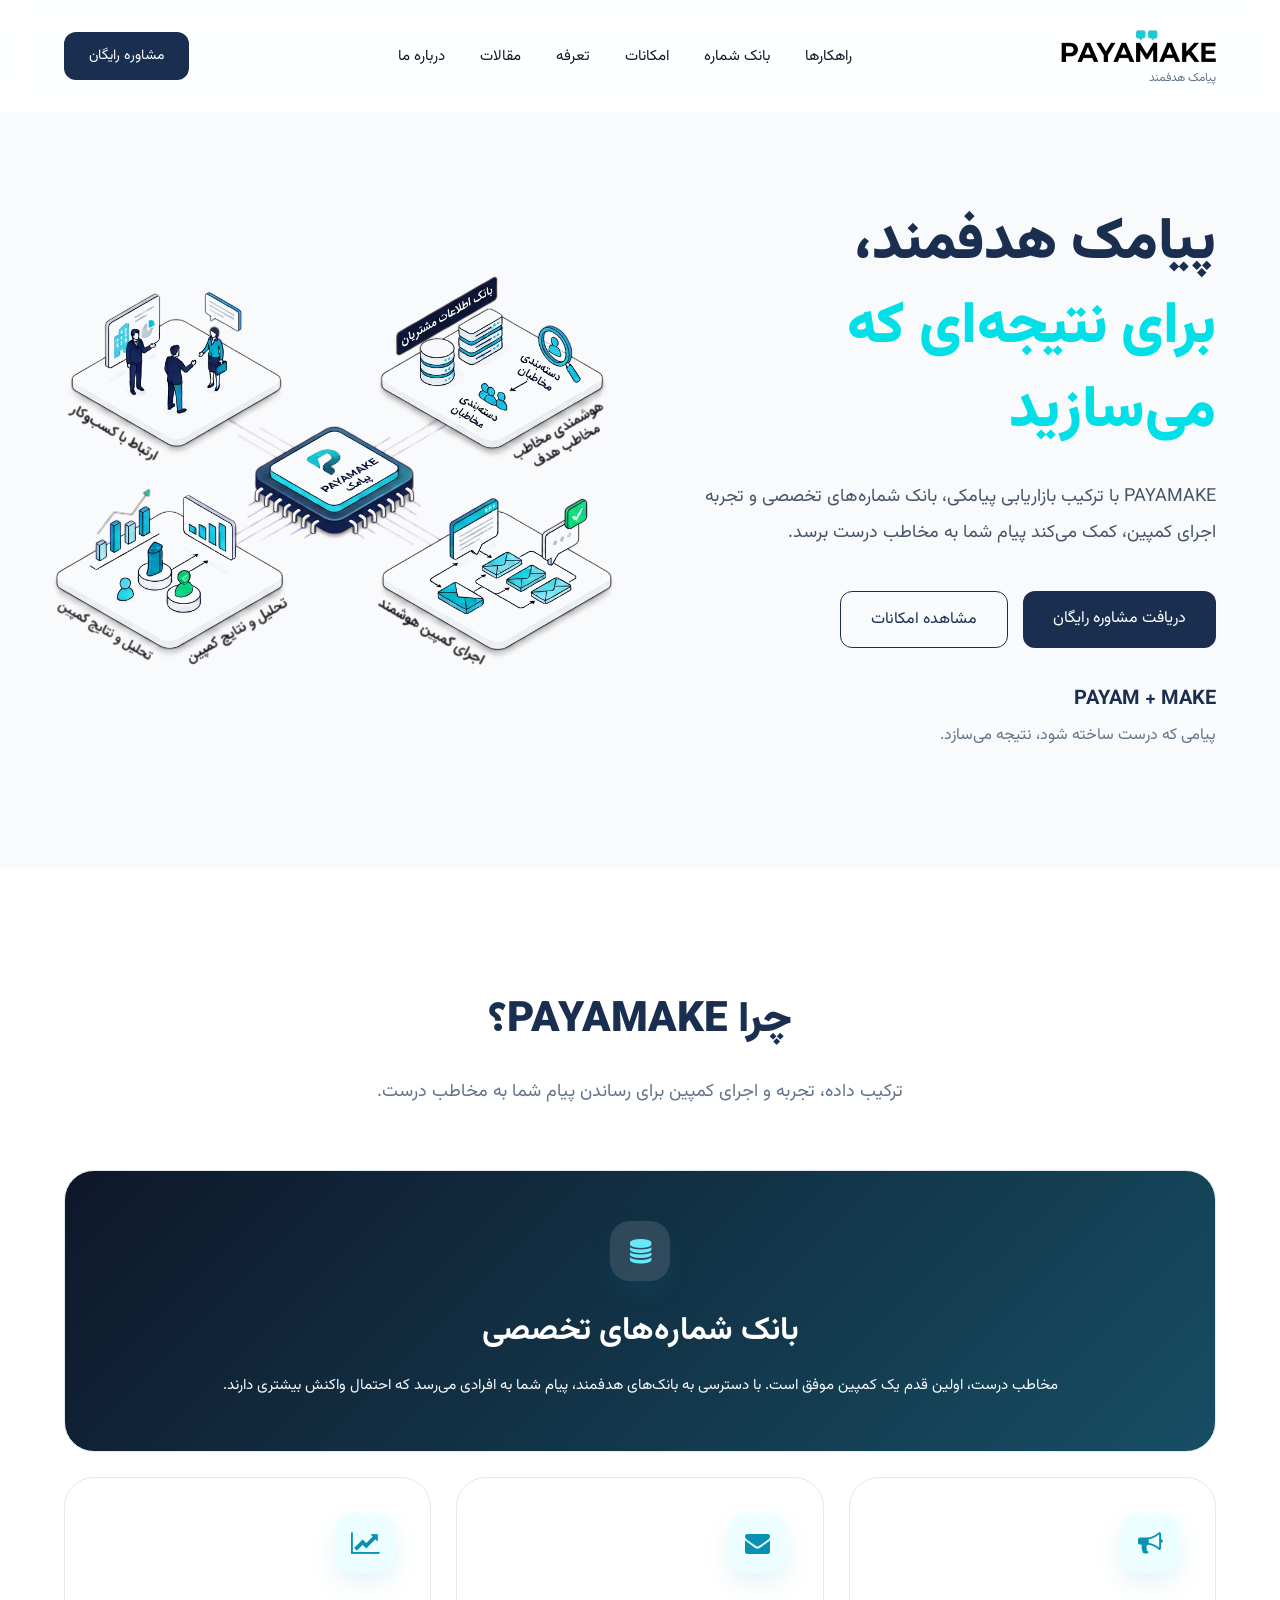
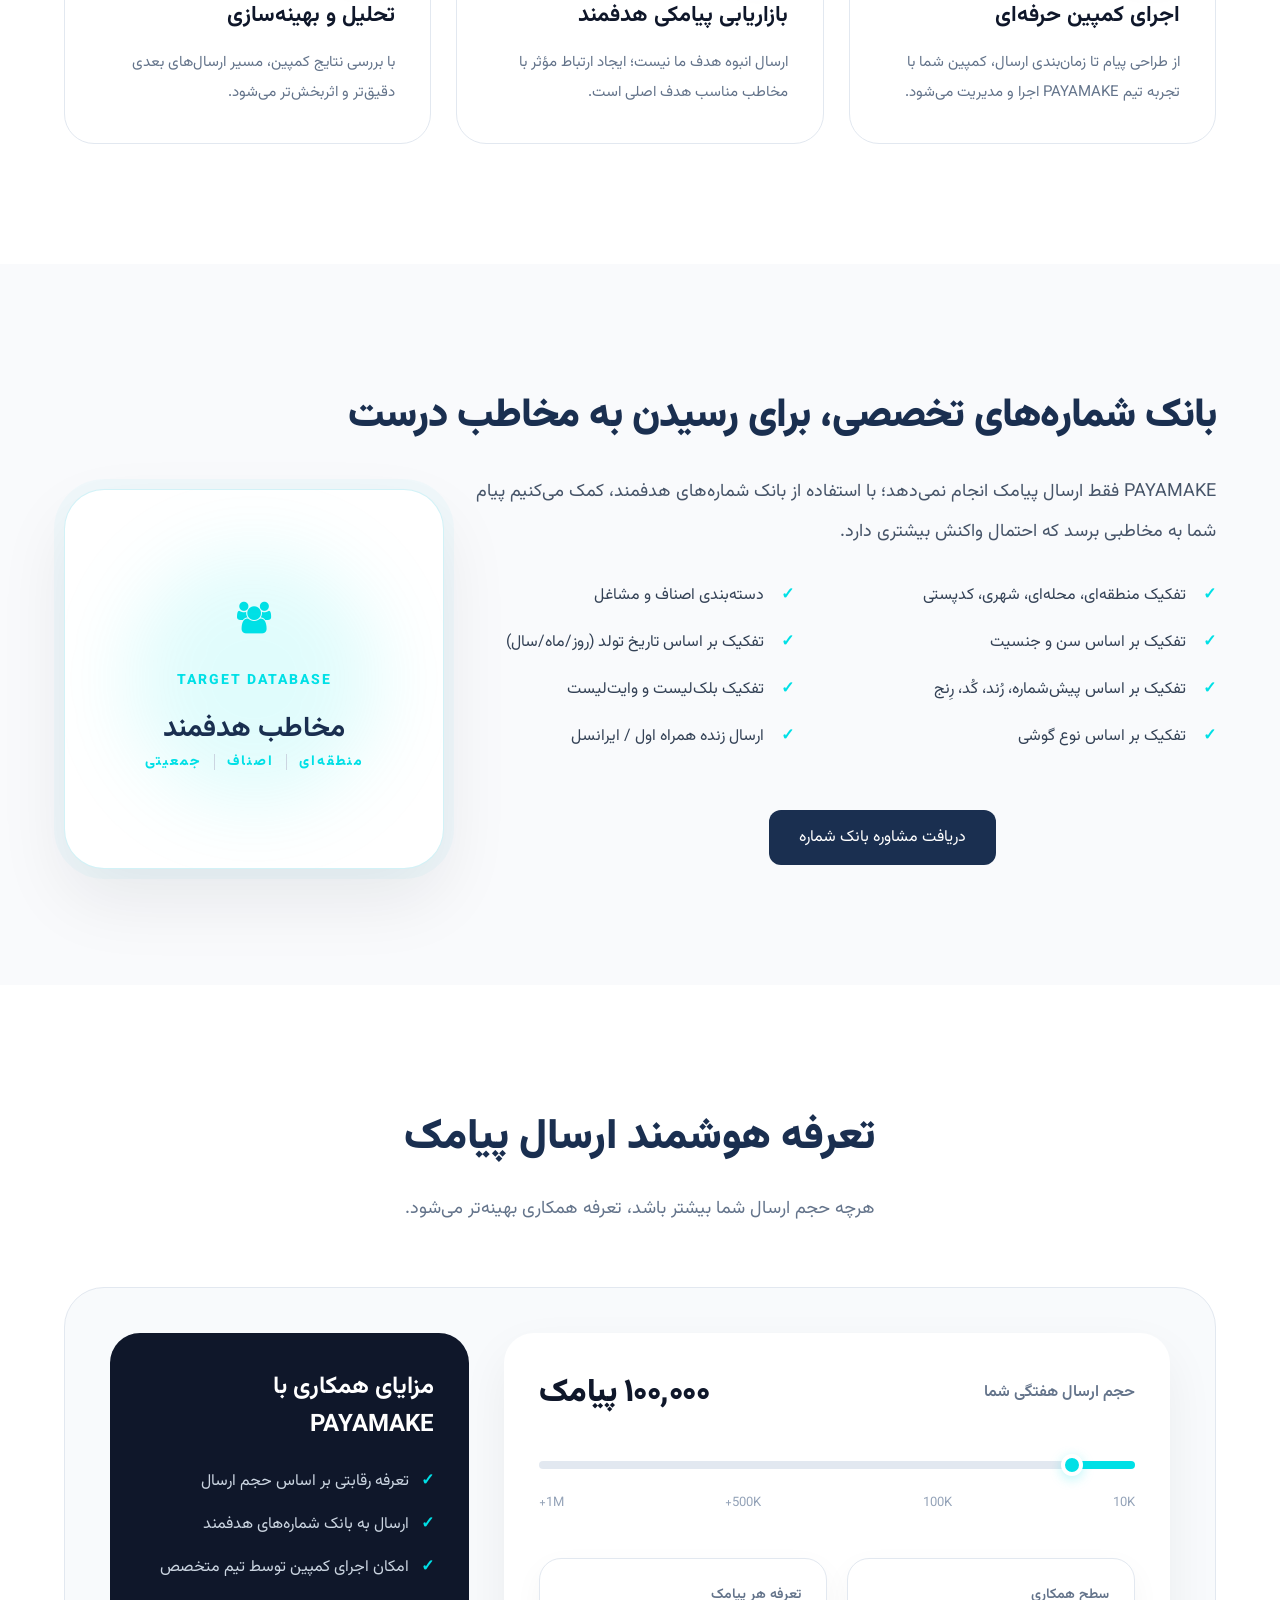
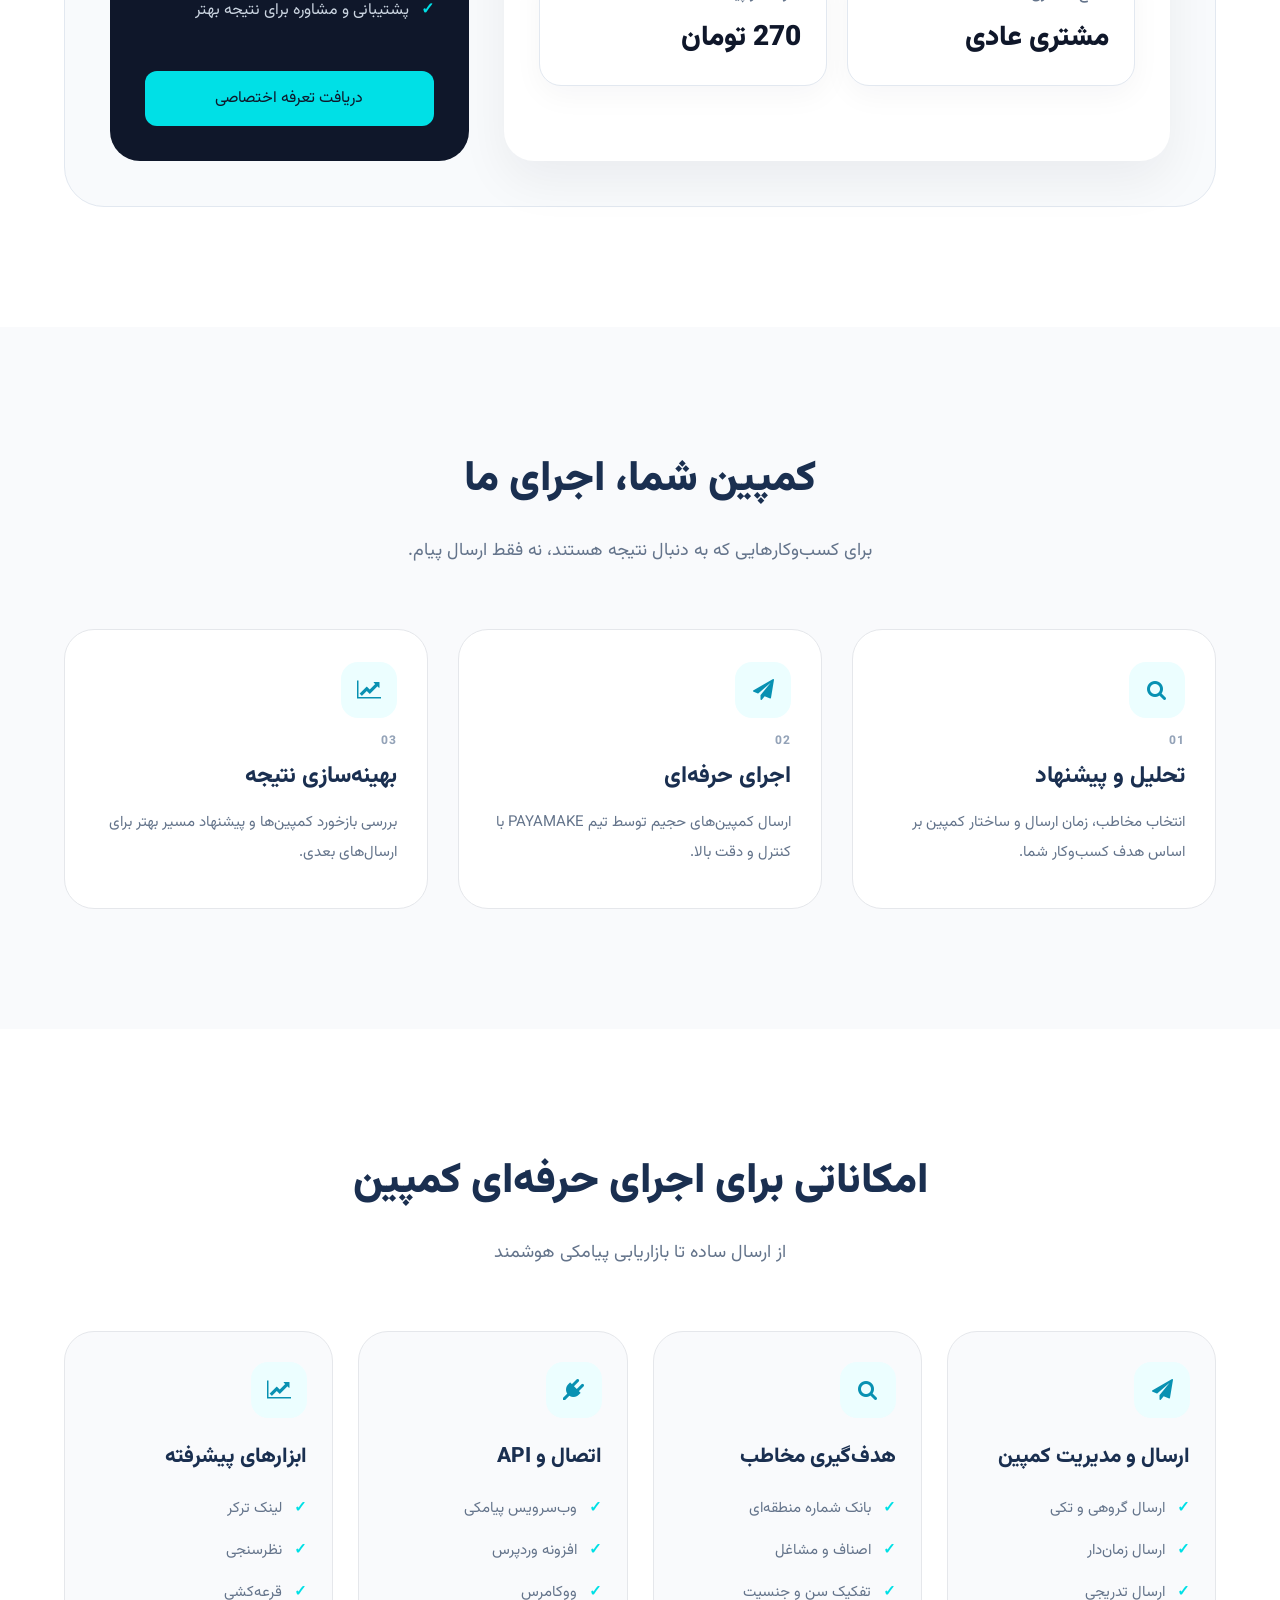
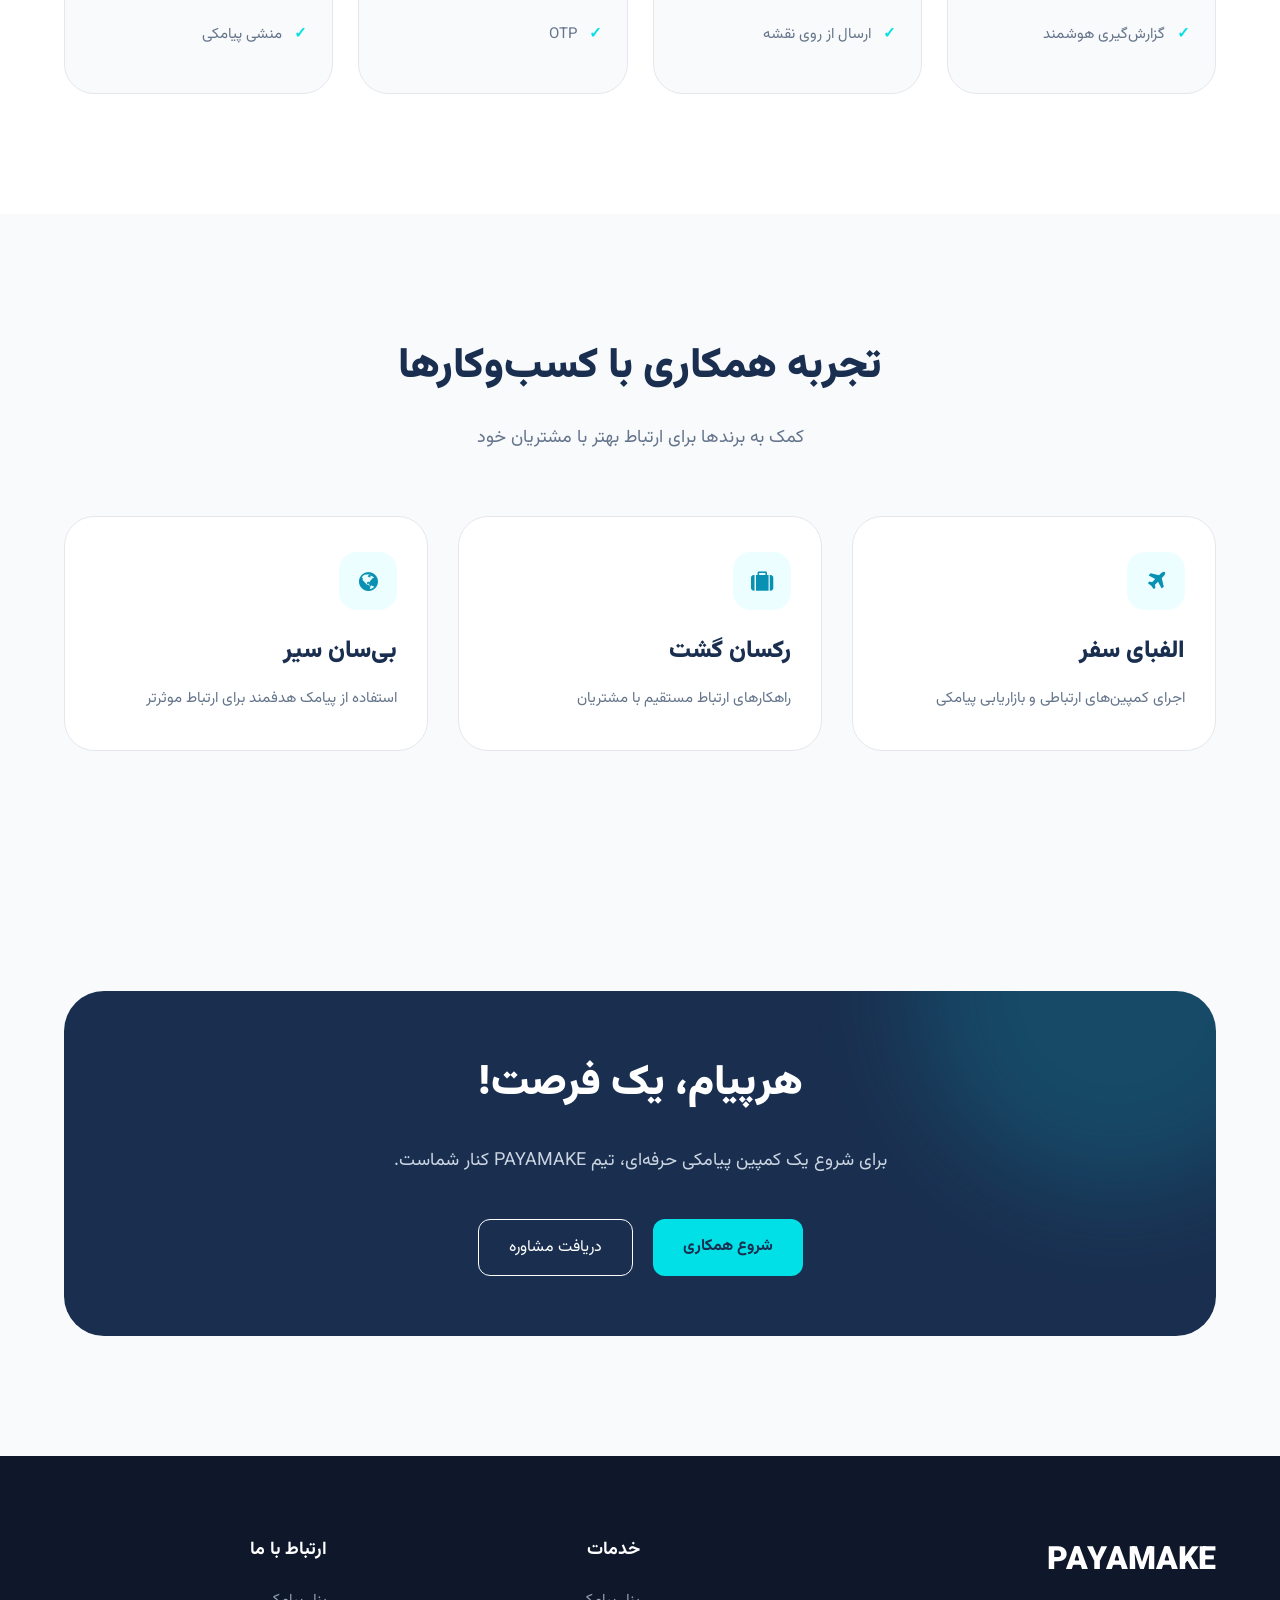
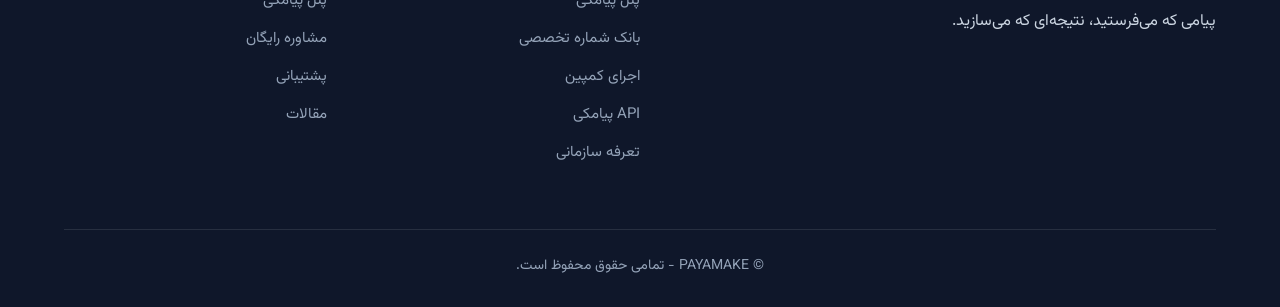
==== index.html @ ea666344 "fix(nav): restore solutions navigation anchor" ====
<!DOCTYPE html>
<html lang="fa" dir="rtl">
<head>
<meta charset="UTF-8">
<meta name="viewport" content="width=device-width, initial-scale=1.0">
<link rel="icon" type="image/png" href="assets/favicon.png">
<title>PAYAMAKE | پیامک هدفمند، برای نتیجه‌ای که می‌سازید</title>
<meta name="description" content="PAYAMAKE با ترکیب بازاریابی پیامکی، بانک شماره‌های تخصصی و اجرای کمپین، به کسب‌وکارها کمک می‌کند پیام خود را به مخاطب درست برسانند.">
<link rel="canonical" href="https://payamake.ir/">
<meta property="og:type" content="website">
<meta property="og:title" content="PAYAMAKE | پیامک هدفمند، برای نتیجه‌ای که می‌سازید">
<meta property="og:description" content="PAYAMAKE با ترکیب بازاریابی پیامکی، بانک شماره‌های تخصصی و اجرای کمپین، به کسب‌وکارها کمک می‌کند پیام خود را به مخاطب درست برسانند.">
<meta property="og:url" content="https://payamake.ir/">
<meta property="og:site_name" content="PAYAMAKE">
<meta property="og:locale" content="fa_IR">
<meta property="og:image" content="https://payamake.ir/assets/images/hero/hero-payamake.png">
<meta name="twitter:card" content="summary_large_image">
<meta name="twitter:title" content="PAYAMAKE | پیامک هدفمند، برای نتیجه‌ای که می‌سازید">
<meta name="twitter:description" content="PAYAMAKE با ترکیب بازاریابی پیامکی، بانک شماره‌های تخصصی و اجرای کمپین، به کسب‌وکارها کمک می‌کند پیام خود را به مخاطب درست برسانند.">
<meta name="twitter:image" content="https://payamake.ir/assets/images/hero/hero-payamake.png">
<link rel="stylesheet" href="css/style.css">
</head>
<body>
<header class="header">
<div class="container">
<a href="#" class="brand"><img src="assets/images/logo/payamake-header.png" alt="PAYAMAKE"><span class="brand-sub">پیامک هدفمند</span></a>
<nav class="navigation">
<a href="#solutions">راهکارها</a>
<a href="#database">بانک شماره</a>
<a href="#features">امکانات</a>
<a href="#pricing">تعرفه</a>
<a href="blog/index.html">مقالات</a>
<a href="#trust">درباره ما</a>
</nav>
<a href="#" class="header-button">مشاوره رایگان</a>
</div>
</header>
<main>
<section class="hero"><div class="container hero-container"><div class="hero-content"><h1>پیامک هدفمند،<br><span>برای نتیجه‌ای که می‌سازید</span></h1><p>PAYAMAKE با ترکیب بازاریابی پیامکی، بانک شماره‌های تخصصی و تجربه اجرای کمپین، کمک می‌کند پیام شما به مخاطب درست برسد.</p><div class="hero-buttons"><a href="#" class="primary-button">دریافت مشاوره رایگان</a><a href="#features" class="secondary-button">مشاهده امکانات</a></div><div class="brand-message"><strong>PAYAM + MAKE</strong><span>پیامی که درست ساخته شود، نتیجه می‌سازد.</span></div></div><div class="hero-image"><img src="assets/images/hero/hero-payamake.png" alt="PAYAMAKE Smart Messaging"></div></div></section>
<section class="advantages"><div class="container"><div class="section-title"><h2>چرا PAYAMAKE؟</h2><p>ترکیب داده، تجربه و اجرای کمپین برای رساندن پیام شما به مخاطب درست.</p></div><div class="advantage-grid"><div class="advantage-card featured-advantage"><div class="advantage-icon">&#xf1c0;</div><h3>بانک شماره‌های تخصصی</h3><p>مخاطب درست، اولین قدم یک کمپین موفق است. با دسترسی به بانک‌های هدفمند، پیام شما به افرادی می‌رسد که احتمال واکنش بیشتری دارند.</p></div><div class="advantage-card"><div class="advantage-icon">&#xf0a1;</div><h3>اجرای کمپین حرفه‌ای</h3><p>از طراحی پیام تا زمان‌بندی ارسال، کمپین شما با تجربه تیم PAYAMAKE اجرا و مدیریت می‌شود.</p></div><div class="advantage-card"><div class="advantage-icon">&#xf0e0;</div><h3>بازاریابی پیامکی هدفمند</h3><p>ارسال انبوه هدف ما نیست؛ ایجاد ارتباط مؤثر با مخاطب مناسب هدف اصلی است.</p></div><div class="advantage-card"><div class="advantage-icon">&#xf201;</div><h3>تحلیل و بهینه‌سازی</h3><p>با بررسی نتایج کمپین، مسیر ارسال‌های بعدی دقیق‌تر و اثربخش‌تر می‌شود.</p></div></div></div></section>
<section class="database-section" id="database"><div class="container"><div class="database-content"><div class="database-text"><h2>بانک شماره‌های تخصصی، برای رسیدن به مخاطب درست</h2><p>PAYAMAKE فقط ارسال پیامک انجام نمی‌دهد؛ با استفاده از بانک شماره‌های هدفمند، کمک می‌کنیم پیام شما به مخاطبی برسد که احتمال واکنش بیشتری دارد.</p><ul><li>تفکیک منطقه‌ای، محله‌ای، شهری، کدپستی</li><li>دسته‌بندی اصناف و مشاغل</li><li>تفکیک بر اساس سن و جنسیت</li><li>تفکیک بر اساس تاریخ تولد (روز/ماه/سال)</li><li>تفکیک بر اساس پیش‌شماره، رُند، کُد، رِنج</li><li>تفکیک بلک‌لیست و وایت‌لیست</li><li>تفکیک بر اساس نوع گوشی</li><li>ارسال زنده همراه اول / ایرانسل</li></ul><a href="#" class="primary-button">دریافت مشاوره بانک شماره</a></div><div class="database-visual"><div class="data-box"><div class="data-icon">&#xf0c0;</div><span>TARGET DATABASE</span><strong>مخاطب هدفمند</strong><div class="data-tags"><span>منطقه‌ای</span><span class="tag-separator"></span><span>اصناف</span><span class="tag-separator"></span><span>جمعیتی</span></div></div></div></div></div></section>
<section class="pricing-section" id="pricing"><div class="container"><div class="section-title"><h2>تعرفه هوشمند ارسال پیامک</h2><p>هرچه حجم ارسال شما بیشتر باشد، تعرفه همکاری بهینه‌تر می‌شود.</p></div><div class="premium-pricing-box"><div class="pricing-control"><div class="pricing-header"><span>حجم ارسال هفتگی شما</span><strong id="volumeValue">100,000 پیامک</strong></div><input id="volumeRange" type="range" min="10000" max="1000000" value="100000"><div class="range-scale"><span>10K</span><span>100K</span><span>500K+</span><span>1M+</span></div><div class="customer-level"><div><span>سطح همکاری</span><strong id="customerLevel">VIP</strong></div><div><span>تعرفه هر پیامک</span><strong id="priceValue">220 تومان</strong></div></div></div><div class="pricing-benefits"><h3>مزایای همکاری با PAYAMAKE</h3><ul><li>تعرفه رقابتی بر اساس حجم ارسال</li><li>ارسال به بانک شماره‌های هدفمند</li><li>امکان اجرای کمپین توسط تیم متخصص</li><li>پشتیبانی و مشاوره برای نتیجه بهتر</li></ul><a href="#" class="primary-button">دریافت تعرفه اختصاصی</a></div></div></div></section>
<section class="managed-section" id="solutions"><div class="container"><div class="section-title"><h2>کمپین شما، اجرای ما</h2><p>برای کسب‌وکارهایی که به دنبال نتیجه هستند، نه فقط ارسال پیام.</p></div><div class="managed-grid"><div class="managed-card"><div class="managed-icon">&#xf002;</div><span class="managed-step">01</span><h3>تحلیل و پیشنهاد</h3><p>انتخاب مخاطب، زمان ارسال و ساختار کمپین بر اساس هدف کسب‌وکار شما.</p></div><div class="managed-card"><div class="managed-icon">&#xf1d8;</div><span class="managed-step">02</span><h3>اجرای حرفه‌ای</h3><p>ارسال کمپین‌های حجیم توسط تیم PAYAMAKE با کنترل و دقت بالا.</p></div><div class="managed-card"><div class="managed-icon">&#xf201;</div><span class="managed-step">03</span><h3>بهینه‌سازی نتیجه</h3><p>بررسی بازخورد کمپین‌ها و پیشنهاد مسیر بهتر برای ارسال‌های بعدی.</p></div></div></div></section>
<section class="features-section" id="features"><div class="container"><div class="section-title"><h2>امکاناتی برای اجرای حرفه‌ای کمپین</h2><p>از ارسال ساده تا بازاریابی پیامکی هوشمند</p></div><div class="features-grid"><div class="feature-card"><div class="feature-icon">&#xf1d8;</div><h3>ارسال و مدیریت کمپین</h3><ul><li>ارسال گروهی و تکی</li><li>ارسال زمان‌دار</li><li>ارسال تدریجی</li><li>گزارش‌گیری هوشمند</li></ul></div><div class="feature-card"><div class="feature-icon">&#xf002;</div><h3>هدف‌گیری مخاطب</h3><ul><li>بانک شماره منطقه‌ای</li><li>اصناف و مشاغل</li><li>تفکیک سن و جنسیت</li><li>ارسال از روی نقشه</li></ul></div><div class="feature-card"><div class="feature-icon">&#xf1e6;</div><h3>اتصال و API</h3><ul><li>وب‌سرویس پیامکی</li><li>افزونه وردپرس</li><li>ووکامرس</li><li>OTP</li></ul></div><div class="feature-card"><div class="feature-icon">&#xf201;</div><h3>ابزارهای پیشرفته</h3><ul><li>لینک ترکر</li><li>نظرسنجی</li><li>قرعه‌کشی</li><li>منشی پیامکی</li></ul></div></div></div></section>
<section class="trust-section" id="trust"><div class="container"><div class="section-title"><h2>تجربه همکاری با کسب‌وکارها</h2><p>کمک به برندها برای ارتباط بهتر با مشتریان خود</p></div><div class="trust-grid"><div class="trust-card"><div class="trust-icon">&#xf072;</div><h3>الفبای سفر</h3><p>اجرای کمپین‌های ارتباطی و بازاریابی پیامکی</p></div><div class="trust-card"><div class="trust-icon">&#xf0f2;</div><h3>رکسان گشت</h3><p>راهکارهای ارتباط مستقیم با مشتریان</p></div><div class="trust-card"><div class="trust-icon">&#xf0ac;</div><h3>بی‌سان سیر</h3><p>استفاده از پیامک هدفمند برای ارتباط موثرتر</p></div></div></div></section>
<section class="cta-section"><div class="container"><div class="cta-box"><h2>هرپیام، یک فرصت!</h2><p>برای شروع یک کمپین پیامکی حرفه‌ای، تیم PAYAMAKE کنار شماست.</p><div class="cta-buttons"><a href="#" class="primary-button">شروع همکاری</a><a href="#" class="secondary-button">دریافت مشاوره</a></div></div></div></section>
</main>
<footer class="footer"><div class="container"><div class="footer-grid"><div class="footer-brand"><h3>PAYAMAKE</h3><p>پیامی که می‌فرستید، نتیجه‌ای که می‌سازید.</p></div><div class="footer-links"><h4>خدمات</h4><ul><li>پنل پیامکی</li><li>بانک شماره تخصصی</li><li>اجرای کمپین</li><li>API پیامکی</li><li>تعرفه سازمانی</li></ul></div><div class="footer-links"><h4>ارتباط با ما</h4><ul><li>پنل پیامکی</li><li>مشاوره رایگان</li><li>پشتیبانی</li><li><a href="blog/index.html">مقالات</a></li></ul></div></div><div class="footer-bottom">© PAYAMAKE - تمامی حقوق محفوظ است.</div></div></footer>
<div class="contact-modal" id="contactModal" aria-hidden="true"><div class="contact-modal-overlay"></div><div class="contact-modal-box" role="dialog" aria-modal="true" aria-labelledby="contactModalTitle"><button type="button" class="contact-modal-close" id="contactModalClose" aria-label="بستن">&times;</button><div class="contact-modal-header"><span class="contact-modal-badge">PAYAMAKE</span><h2 id="contactModalTitle">مشاوره رایگان</h2><p>اطلاعات خود را وارد کنید تا کارشناسان PAYAMAKE با شما تماس بگیرند.</p></div><form class="contact-form" id="contactForm"><div class="contact-form-group"><label for="contactName">نام و نام خانوادگی</label><input type="text" id="contactName" name="name" placeholder="نام و نام خانوادگی" autocomplete="name" required></div><div class="contact-form-group"><label for="contactPhone">شماره موبایل</label><input type="tel" id="contactPhone" name="phone" placeholder="09xxxxxxxxx" autocomplete="tel" inputmode="tel" required></div><div class="contact-form-group"><label for="contactMessage">توضیحات <span>(اختیاری)</span></label><textarea id="contactMessage" name="message" rows="4" placeholder="موضوع یا توضیحات خود را بنویسید..."></textarea></div><button type="submit" class="primary-button contact-submit">درخواست مشاوره</button><div class="contact-form-message" id="contactFormMessage" aria-live="polite"></div></form></div></div>
<script src="js/main.js"></script>
</body>
</html>
---- css/style.css ----
@font-face {
    font-family: "Vazirmatn";
    src: url("../assets/fonts/Vazirmatn[wght].ttf") format("truetype");
    font-weight: 100 900;
    font-style: normal;
    font-display: swap;
}

@font-face {
    font-family: "FontAwesome";
    src: url("../assets/fonts/fontawesome-webfont.woff2") format("woff2");
    font-weight: normal;
    font-style: normal;
}


/* =========================================================
   ROOT
========================================================= */

:root {
    --primary: #1A2F50;
    --accent: #00E0E6;
    --background: #F9FAFC;
    --text: #111827;
    --white: #ffffff;
    --muted: #64748b;
}


/* =========================================================
   RESET
========================================================= */

* {
    margin: 0;
    padding: 0;
    box-sizing: border-box;
}

html {
    scroll-behavior: smooth;
    width: 100%;
    max-width: 100%;
}

html,
body {
    width: 100%;
    max-width: 100%;
    overflow-x: hidden;
}

body {
    font-family: "Vazirmatn", Arial, sans-serif;
    background: var(--background);
    color: var(--text);
}

img,
svg,
video {
    max-width: 100%;
    height: auto;
}

button,
input,
select,
textarea {
    font-family: inherit;
}

.container {
    width: min(1200px, 90%);
    max-width: 100%;
    margin-left: auto;
    margin-right: auto;
}


/* =========================================================
   HEADER
========================================================= */

.header {
    background: rgba(255, 255, 255, .85);
    backdrop-filter: blur(10px);
    padding: 25px 0;
    position: sticky;
    top: 0;
    z-index: 100;
}

.header .container {
    display: flex;
    align-items: center;
    justify-content: space-between;
    gap: 20px;
}

.brand {
    text-decoration: none;
    display: flex;
    flex-direction: column;
}

.brand-main {
    color: var(--primary);
    font-size: 28px;
    font-weight: 900;
    letter-spacing: 1px;
}

.brand-sub {
    font-size: 12px;
    color: var(--muted);
}

.navigation {
    display: flex;
    gap: 35px;
}

.navigation a {
    text-decoration: none;
    color: var(--text);
    font-size: 15px;
    transition: .3s;
}

.navigation a:hover {
    color: var(--accent);
}

.header-button {
    background: var(--primary);
    color: white;
    padding: 13px 25px;
    border-radius: 12px;
    text-decoration: none;
    font-size: 14px;
}


/* =========================================================
   GLOBAL BUTTONS
========================================================= */

.primary-button {
    background: var(--primary);
    color: white;
    padding: 15px 30px;
    border-radius: 12px;
    text-decoration: none;
    display: inline-block;
}

.secondary-button {
    border: 1px solid var(--primary);
    color: var(--primary);
    padding: 15px 30px;
    border-radius: 12px;
    text-decoration: none;
    display: inline-block;
}


/* =========================================================
   HERO
========================================================= */

.hero {
    padding: 90px 0 120px;
}

.hero-container {
    display: flex;
    align-items: center;
    gap: 70px;
}

.hero-content {
    flex: 1;
    min-width: 0;
}

.hero h1 {
    font-size: 58px;
    line-height: 1.45;
    color: var(--primary);
    font-weight: 900;
}

.hero h1 span {
    color: var(--accent);
}

.hero p {
    margin-top: 25px;
    max-width: 560px;
    line-height: 2;
    font-size: 18px;
    color: #475569;
}

.hero-buttons {
    display: flex;
    gap: 15px;
    margin-top: 40px;
}

.brand-message {
    margin-top: 35px;
    display: flex;
    flex-direction: column;
    gap: 8px;
}

.brand-message strong {
    color: var(--primary);
    font-size: 20px;
}

.brand-message span {
    color: var(--muted);
}


/* =========================================================
   HERO VISUAL
========================================================= */

.hero-image {
    flex: 1;
    min-width: 0;
    display: flex;
    justify-content: center;
    align-items: center;
    position: relative;
}

.hero-image img {
    width: 100%;
    max-width: 850px;
    height: auto;
    display: block;
    transform: scale(1.5);
}

.data-network {
    height: 460px;
    background: white;
    border-radius: 40px;
    display: flex;
    flex-direction: column;
    align-items: center;
    justify-content: center;
    border: 1px solid #e5e7eb;
    box-shadow: 0 30px 70px rgba(15, 23, 42, .08);
}

.network-point {
    background: var(--primary);
    color: white;
    padding: 15px 35px;
    border-radius: 50px;
    font-weight: bold;
}

.network-line {
    width: 2px;
    height: 45px;
    background: var(--accent);
}

.network-core {
    width: 170px;
    height: 170px;
    border-radius: 50%;
    background: linear-gradient(
        135deg,
        var(--primary),
        var(--accent)
    );
    display: flex;
    align-items: center;
    justify-content: center;
    text-align: center;
    color: white;
    font-weight: 900;
    line-height: 1.8;
    box-shadow: 0 0 50px rgba(0, 224, 230, .35);
}

.hero-network {
    position: relative;
    width: 430px;
    height: 430px;
    margin: auto;
    display: flex;
    align-items: center;
    justify-content: center;
}

.network-center {
    width: 180px;
    height: 180px;
    border-radius: 50%;
    background: linear-gradient(
        145deg,
        #0f172a,
        #1e293b
    );
    display: flex;
    flex-direction: column;
    align-items: center;
    justify-content: center;
    color: white;
    box-shadow: 0 0 50px rgba(0, 224, 230, .25);
    z-index: 3;
}

.center-logo {
    font-size: 24px;
    font-weight: 900;
    letter-spacing: 1px;
}

.center-text {
    font-size: 10px;
    color: #94a3b8;
    margin-top: 12px;
}

.floating-card {
    position: absolute;
    background: white;
    border-radius: 22px;
    padding: 20px 25px;
    min-width: 150px;
    box-shadow: 0 20px 50px rgba(15, 23, 42, .12);
    border: 1px solid #e2e8f0;
    display: flex;
    flex-direction: column;
    gap: 8px;
    z-index: 4;
}

.floating-card span {
    color: #64748b;
    font-size: 14px;
}

.floating-card strong {
    color: #0f172a;
    font-size: 15px;
}

.audience-card {
    top: 20px;
    right: 20px;
}

.message-card {
    left: 10px;
    top: 170px;
}

.result-card {
    bottom: 40px;
    right: 40px;
}

.connection {
    position: absolute;
    background: linear-gradient(
        90deg,
        transparent,
        #00e0e6,
        transparent
    );
    height: 2px;
    width: 130px;
    opacity: .6;
}

.connection-one {
    top: 145px;
    right: 130px;
    transform: rotate(-25deg);
}

.connection-two {
    left: 120px;
    top: 210px;
    transform: rotate(0deg);
}

.connection-three {
    bottom: 150px;
    right: 140px;
    transform: rotate(35deg);
}


/* =========================================================
   DATA TAGS / ICON
========================================================= */

.data-tags {
    display: flex;
    flex-direction: row;
    align-items: center;
    justify-content: center;
    gap: 12px;
    direction: rtl;
    white-space: nowrap;
}

.data-tags span {
    display: inline-block;
}

.data-tags .tag-separator {
    width: 1px;
    height: 16px;
    background: #cbd5e1;
    flex: none;
}

.data-icon {
    font-family: "FontAwesome";
    font-size: 32px;
    color: var(--accent);
    width: 65px;
    height: 65px;
    display: flex;
    align-items: center;
    justify-content: center;
    margin-bottom: 20px;
}


/* =========================================================
   SECTION TITLES
========================================================= */

.section-title {
    text-align: center;
    max-width: 700px;
    margin: 0 auto 60px;
}

.section-title h2 {
    font-size: 42px;
    color: var(--primary);
    margin-bottom: 20px;
    font-weight: 900;
}

.section-title p {
    color: var(--muted);
    font-size: 18px;
    line-height: 2;
}


/* =========================================================
   ADVANTAGES
========================================================= */

.advantages {
    padding: 120px 0;
    background: #ffffff;
}

.advantage-grid {
    display: grid;
    grid-template-columns: repeat(3, 1fr);
    gap: 25px;
    margin-top: 50px;
}

.advantage-card {
    background: white;
    border: 1px solid #e2e8f0;
    border-radius: 30px;
    padding: 35px;
    transition: .35s ease;
    position: relative;
    overflow: hidden;
}

.advantage-card::before {
    content: "";
    position: absolute;
    top: 0;
    right: 0;
    width: 100%;
    height: 4px;
    background: var(--accent);
    transform: scaleX(0);
    transition: .3s;
}

.advantage-card:hover {
    transform: translateY(-8px);
    box-shadow: 0 25px 60px rgba(15, 23, 42, .12);
}

.advantage-card:hover::before {
    transform: scaleX(1);
}

.advantage-card h3 {
    font-size: 22px;
    margin-bottom: 15px;
    color: #0f172a;
}

.advantage-card p {
    color: #64748b;
    line-height: 2;
    font-size: 15px;
}

.advantage-icon {
    width: 60px;
    height: 60px;
    border-radius: 20px;
    display: flex;
    align-items: center;
    justify-content: center;
    background: #ecfeff;
    color: #0891b2;
    font-family: "FontAwesome";
    font-size: 25px;
    font-weight: normal;
    margin-bottom: 25px;
    box-shadow: 0 10px 25px rgba(8, 145, 178, .10);
}

.featured-advantage {
    grid-column: span 3;
    background: linear-gradient(
        135deg,
        #0f172a,
        #164e63
    );
    color: white;
    padding: 50px;
    display: flex;
    flex-direction: column;
    align-items: center;
    justify-content: center;
    text-align: center;
}

.featured-advantage .advantage-icon {
    background: rgba(255, 255, 255, .12);
    color: #67e8f9;
    margin-bottom: 25px;
}

.featured-advantage h3 {
    color: white;
    font-size: 32px;
    margin-bottom: 15px;
}

.featured-advantage p {
    color: #f8fafc;
    max-width: 90%;
    margin: 0 auto;
    line-height: 2;
}


/* =========================================================
   DATABASE
========================================================= */

.database-section {
    padding: 120px 0;
    background: var(--background);
}

.database-content {
    display: flex;
    align-items: center;
    gap: 30px;
}

.database-text {
    flex: 1;
    min-width: 0;
}

.database-text h2 {
    font-size: 40px;
    line-height: 1.6;
    color: var(--primary);
    font-weight: 900;
    margin-bottom: 25px;
    white-space: nowrap;
    letter-spacing: -.5px;
}

.database-text p {
    font-size: 18px;
    line-height: 2.2;
    color: #475569;
    margin-bottom: 30px;
}

.database-text ul {
    list-style: none;
    margin-bottom: 40px;
    display: grid;
    grid-template-columns: 1.1fr .9fr;
    column-gap: 30px;
    row-gap: 0;
}

.database-text li {
    position: relative;
    padding-right: 30px;
    margin-bottom: 18px;
    color: #334155;
    font-size: 16px;
    line-height: 1.8;
    white-space: nowrap;
}

.database-text li::before {
    content: "✓";
    position: absolute;
    right: 0;
    color: var(--accent);
    font-weight: bold;
}

.database-text .primary-button {
    position: relative;
    top: 0;
    right: 220px;
}

.database-visual {
    flex: 0 0 380px;
    display: flex;
    justify-content: center;
    transform: translateY(55px);
}

.data-box {
    width: 380px;
    height: 380px;
    border-radius: 40px;
    background: #ffffff;
    border: 1px solid rgba(6, 182, 212, .18);
    box-shadow:
        0 30px 70px rgba(15, 23, 42, .08),
        0 0 0 10px rgba(6, 182, 212, .035);
    display: flex;
    flex-direction: column;
    align-items: center;
    justify-content: center;
    position: relative;
    overflow: hidden;
}

.data-box::before {
    content: "";
    position: absolute;
    width: 250px;
    height: 250px;
    background: rgba(0, 224, 230, .12);
    border-radius: 50%;
    filter: blur(40px);
}

.data-box span {
    color: var(--accent);
    font-size: 14px;
    font-weight: 800;
    letter-spacing: 2px;
    z-index: 1;
}

.data-box strong {
    margin-top: 15px;
    font-size: 28px;
    color: var(--primary);
    z-index: 1;
}

.data-lines {
    margin-top: 35px;
    width: 200px;
    z-index: 1;
}

.data-lines div {
    height: 8px;
    background: #e2e8f0;
    border-radius: 20px;
    margin-bottom: 12px;
}

.data-lines div:nth-child(1) {
    width: 100%;
}

.data-lines div:nth-child(2) {
    width: 75%;
}

.data-lines div:nth-child(3) {
    width: 50%;
}


/* =========================================================
   OLD PRICING
========================================================= */

.pricing-box {
    display: flex;
    align-items: center;
    justify-content: center;
    gap: 60px;
    background: var(--background);
    border-radius: 35px;
    padding: 60px;
    border: 1px solid #e5e7eb;
}

.pricing-slider {
    flex: 1;
    min-width: 0;
}

.pricing-slider label {
    display: block;
    color: var(--primary);
    font-size: 20px;
    font-weight: 700;
    margin-bottom: 25px;
}

.volume-number {
    font-size: 42px;
    font-weight: 900;
    color: var(--primary);
    margin-bottom: 35px;
}

.pricing-slider input[type="range"] {
    width: 100%;
    height: 8px;
    accent-color: var(--accent);
    cursor: pointer;
}

.range-labels {
    display: flex;
    justify-content: space-between;
    color: var(--muted);
    margin-top: 15px;
    font-size: 14px;
}

.price-card {
    width: 330px;
    background: white;
    border-radius: 30px;
    padding: 40px;
    text-align: center;
    box-shadow: 0 25px 60px rgba(15, 23, 42, .08);
}

.price-card span {
    color: var(--muted);
    font-size: 15px;
}

.price-card h3 {
    margin: 20px 0;
    font-size: 55px;
    color: var(--primary);
    font-weight: 900;
}

.price-card h3::after {
    content: " تومان";
    font-size: 18px;
    font-weight: 500;
}

.price-card p {
    color: #64748b;
    margin-bottom: 30px;
}


/* =========================================================
   PREMIUM PRICING
========================================================= */

.pricing-section {
    padding: 120px 0;
    background: #ffffff;
}

.premium-pricing-box {
    display: grid;
    grid-template-columns: 1.3fr .7fr;
    gap: 35px;
    background: #f8fafc;
    border-radius: 40px;
    padding: 45px;
    border: 1px solid #e2e8f0;
}

.pricing-control {
    background: white;
    border-radius: 30px;
    padding: 35px;
    box-shadow: 0 20px 50px rgba(15, 23, 42, .06);
}

.pricing-header {
    display: flex;
    justify-content: space-between;
    align-items: center;
    margin-bottom: 35px;
}

.pricing-header span {
    color: #64748b;
    font-size: 16px;
    font-weight: 600;
}

.pricing-header strong {
    color: #0f172a;
    font-size: 32px;
    font-weight: 900;
    letter-spacing: -.5px;
}


/* =========================================================
   PREMIUM SLIDER
========================================================= */

#volumeRange {
    width: 100%;
    height: 8px;
    cursor: pointer;
    appearance: none;
    -webkit-appearance: none;
    border-radius: 20px;
    background:
        linear-gradient(
            to left,
            #00e0e6 0%,
            #00e0e6 10%,
            #e2e8f0 10%,
            #e2e8f0 100%
        );
}

#volumeRange::-webkit-slider-runnable-track {
    height: 8px;
    border-radius: 20px;
    background: transparent;
}

#volumeRange::-webkit-slider-thumb {
    -webkit-appearance: none;
    appearance: none;
    width: 22px;
    height: 22px;
    margin-top: -7px;
    border-radius: 50%;
    background: #00e0e6;
    border: 4px solid #ffffff;
    box-shadow: 0 3px 12px rgba(0, 224, 230, .28);
    cursor: pointer;
}

#volumeRange::-moz-range-track {
    height: 8px;
    border-radius: 20px;
    background: #e2e8f0;
}

#volumeRange::-moz-range-progress {
    height: 8px;
    border-radius: 20px;
    background: #00e0e6;
}

#volumeRange::-moz-range-thumb {
    width: 22px;
    height: 22px;
    border-radius: 50%;
    background: #00e0e6;
    border: 4px solid #ffffff;
    box-shadow: 0 3px 12px rgba(0, 224, 230, .28);
    cursor: pointer;
}

.range-scale {
    display: flex;
    justify-content: space-between;
    margin-top: 15px;
    color: #94a3b8;
    font-size: 13px;
}


/* =========================================================
   CUSTOMER LEVEL
========================================================= */

.customer-level {
    margin-top: 45px;
    display: grid;
    grid-template-columns: 1fr 1fr;
    gap: 20px;
}

.customer-level div {
    background: #ffffff;
    border-radius: 22px;
    padding: 25px;
    display: flex;
    flex-direction: column;
    gap: 10px;
    border: 1px solid #e2e8f0;
    box-shadow: 0 10px 30px rgba(15, 23, 42, .04);
    position: relative;
    overflow: hidden;
}

.customer-level span {
    color: #64748b;
    font-size: 14px;
    font-weight: 600;
}

.customer-level strong {
    color: #0f172a;
    font-size: 28px;
    font-weight: 900;
}


/* =========================================================
   BENEFITS
========================================================= */

.pricing-benefits {
    background: #0f172a;
    color: white;
    border-radius: 30px;
    padding: 35px;
    display: flex;
    flex-direction: column;
    justify-content: center;
}

.pricing-benefits h3 {
    font-size: 24px;
    margin-bottom: 25px;
}

.pricing-benefits ul {
    list-style: none;
    padding: 0;
    margin: 0 0 30px;
}

.pricing-benefits li {
    margin-bottom: 18px;
    color: #cbd5e1;
    position: relative;
    padding-right: 25px;
}

.pricing-benefits li::before {
    content: "✓";
    position: absolute;
    right: 0;
    color: #00e0e6;
    font-weight: bold;
}

.pricing-benefits .primary-button {
    text-align: center;
    background: #00e0e6;
    color: #0f172a;
}


/* =========================================================
   ENTERPRISE
========================================================= */

.premium-pricing-box.enterprise-mode {
    border: 2px solid #00e0e6;
    box-shadow: 0 30px 80px rgba(0, 224, 230, .15);
}

.pricing-benefits.enterprise-mode {
    background: linear-gradient(
        135deg,
        #0f172a,
        #164e63
    );
    box-shadow: 0 20px 60px rgba(0, 224, 230, .25);
}

.pricing-benefits.enterprise-mode .primary-button {
    background: #00e0e6;
    color: #0f172a;
}

.pricing-benefits.enterprise-mode h3 {
    color: white;
}


/* =========================================================
   ENTERPRISE BUTTON
========================================================= */

.enterprise-button {
    display: flex;
    align-items: center;
    justify-content: center;
    width: 100%;
    min-height: 52px;
    margin-top: 20px;
    padding: 13px 18px;
    box-sizing: border-box;
    text-align: center;
    white-space: normal;
    line-height: 1.7;
}


/* =========================================================
   MANAGED SERVICE
========================================================= */

.managed-section {
    padding: 120px 0;
    background: var(--background);
}

.managed-grid {
    display: grid;
    grid-template-columns: repeat(3, 1fr);
    gap: 30px;
}

.managed-card {
    background: #ffffff;
    padding: 32px 30px;
    border-radius: 30px;
    border: 1px solid #e5e7eb;
    transition: .3s;
    position: relative;
    overflow: hidden;
    min-height: 280px;
    display: flex;
    flex-direction: column;
    align-items: flex-start;
}

.managed-icon {
    width: 56px;
    height: 56px;
    border-radius: 17px;
    background: #ecfeff;
    color: #0891b2;
    display: flex;
    align-items: center;
    justify-content: center;
    font-family: "FontAwesome";
    font-size: 21px;
    margin-bottom: 14px;
    flex-shrink: 0;
}

.managed-step {
    display: block;
    color: #94a3b8;
    font-size: 12px;
    font-weight: 800;
    letter-spacing: 1px;
    margin-bottom: 8px;
}

.managed-card h3 {
    font-size: 23px;
    color: var(--primary);
    margin: 0 0 14px;
    font-weight: 800;
}

.managed-card p {
    color: #64748b;
    line-height: 2;
    font-size: 15px;
    margin: 0;
}

.managed-card::after {
    content: "";
    position: absolute;
    bottom: 0;
    right: 0;
    width: 100%;
    height: 4px;
    background: var(--accent);
    transform: scaleX(0);
    transition: .3s;
}

.managed-card:hover {
    transform: translateY(-10px);
    box-shadow: 0 30px 60px rgba(15, 23, 42, .08);
}

.managed-card:hover::after {
    transform: scaleX(1);
}


/* =========================================================
   FEATURES
========================================================= */

.features-section {
    padding: 120px 0;
    background: #ffffff;
}

.features-grid {
    display: grid;
    grid-template-columns: repeat(4, 1fr);
    gap: 25px;
}

.feature-card {
    background: var(--background);
    border: 1px solid #e5e7eb;
    border-radius: 30px;
    padding: 30px 25px;
    transition: .3s;
    position: relative;
    overflow: hidden;
    min-height: 300px;
}

.feature-icon {
    width: 56px;
    height: 56px;
    border-radius: 17px;
    background: #ecfeff;
    color: #0891b2;
    display: flex;
    align-items: center;
    justify-content: center;
    font-family: "FontAwesome";
    font-size: 21px;
    margin-bottom: 22px;
}

.feature-card h3 {
    color: var(--primary);
    font-size: 21px;
    margin: 0 0 22px;
    font-weight: 800;
}

.feature-card ul {
    list-style: none;
    padding: 0;
    margin: 0;
}

.feature-card li {
    position: relative;
    padding-right: 25px;
    margin-bottom: 15px;
    color: #64748b;
    font-size: 15px;
    line-height: 1.8;
}

.feature-card li::before {
    content: "✓";
    position: absolute;
    right: 0;
    color: var(--accent);
    font-weight: bold;
}

.feature-card::after {
    content: "";
    position: absolute;
    bottom: 0;
    right: 0;
    width: 100%;
    height: 4px;
    background: var(--accent);
    transform: scaleX(0);
    transition: .3s;
}

.feature-card:hover {
    transform: translateY(-8px);
    box-shadow: 0 25px 60px rgba(15, 23, 42, .08);
}

.feature-card:hover::after {
    transform: scaleX(1);
}


/* =========================================================
   TRUST
========================================================= */

.trust-section {
    padding: 120px 0;
    background: var(--background);
}

.trust-grid {
    display: grid;
    grid-template-columns: repeat(3, 1fr);
    gap: 30px;
}

.trust-card {
    background: #ffffff;
    border-radius: 30px;
    padding: 35px 30px;
    text-align: right;
    border: 1px solid #e5e7eb;
    transition: .3s;
    position: relative;
    overflow: hidden;
    min-height: 235px;
    display: flex;
    flex-direction: column;
    align-items: flex-start;
}

.trust-icon {
    width: 58px;
    height: 58px;
    border-radius: 18px;
    background: #ecfeff;
    color: #0891b2;
    display: flex;
    align-items: center;
    justify-content: center;
    font-family: "FontAwesome";
    font-size: 22px;
    margin-bottom: 22px;
}

.trust-card h3 {
    font-size: 24px;
    color: var(--primary);
    margin: 0 0 14px;
    font-weight: 900;
}

.trust-card p {
    color: #64748b;
    line-height: 2;
    font-size: 15px;
    margin: 0;
}

.trust-card::after {
    content: "";
    position: absolute;
    bottom: 0;
    right: 0;
    width: 100%;
    height: 4px;
    background: var(--accent);
    transform: scaleX(0);
    transition: .3s;
}

.trust-card:hover {
    transform: translateY(-8px);
    box-shadow: 0 25px 60px rgba(15, 23, 42, .08);
}

.trust-card:hover::after {
    transform: scaleX(1);
}


/* =========================================================
   CTA
========================================================= */

.cta-section {
    padding: 120px 0;
    background: var(--background);
}

.cta-box {
    background: var(--primary);
    border-radius: 40px;
    padding: 60px 50px;
    text-align: center;
    position: relative;
    overflow: hidden;
}

.cta-box::before {
    content: "";
    position: absolute;
    width: 400px;
    height: 400px;
    background: rgba(0, 224, 230, .15);
    border-radius: 50%;
    top: -200px;
    right: -100px;
    filter: blur(50px);
}

.cta-box h2 {
    position: relative;
    color: white;
    font-size: 42px;
    line-height: 1.6;
    font-weight: 900;
    margin-bottom: 25px;
}

.cta-box p {
    position: relative;
    color: #cbd5e1;
    font-size: 18px;
    line-height: 2;
    max-width: 650px;
    margin: 0 auto 40px;
}

.cta-buttons {
    position: relative;
    display: flex;
    justify-content: center;
    gap: 20px;
}

.cta-buttons .primary-button {
    background: var(--accent);
    color: var(--primary);
    font-weight: 700;
}

.cta-buttons .secondary-button {
    border-color: white;
    color: white;
}


/* =========================================================
   FOOTER
========================================================= */

.footer {
    background: #0f172a;
    padding: 80px 0 30px;
    color: white;
}

.footer-grid {
    display: grid;
    grid-template-columns: 2fr 1fr 1fr;
    gap: 50px;
    padding-bottom: 50px;
}

.footer-brand h3 {
    font-size: 32px;
    font-weight: 900;
    margin-bottom: 20px;
}

.footer-brand p {
    color: #cbd5e1;
    line-height: 2;
    max-width: 300px;
}

.footer-links h4 {
    font-size: 18px;
    margin-bottom: 25px;
}

.footer-links ul {
    list-style: none;
}

.footer-links li {
    color: #94a3b8;
    margin-bottom: 15px;
    font-size: 15px;
}

.footer-links li a {
    color: inherit;
    text-decoration: none;
}

.footer-bottom {
    border-top: 1px solid rgba(255, 255, 255, .1);
    padding-top: 25px;
    text-align: center;
    color: #94a3b8;
    font-size: 14px;
}


/* =========================================================
   TABLET
========================================================= */

@media (max-width: 1100px) {

    .features-grid {
        grid-template-columns: repeat(2, 1fr);
    }

}


/* =========================================================
   MOBILE — GENERAL
========================================================= */

@media (max-width: 900px) {

    .container {
        width: calc(100% - 32px);
        max-width: 100%;
    }


    /* Hero */

    .hero {
        padding: 55px 0 70px;
    }

    .hero-container {
        flex-direction: column;
        gap: 45px;
        width: 100%;
    }

    .hero-content {
        width: 100%;
        text-align: center;
    }

    .hero h1 {
        font-size: clamp(34px, 8vw, 48px);
        line-height: 1.5;
    }

    .hero p {
        max-width: 100%;
        font-size: 16px;
        line-height: 2;
    }

    .hero-buttons {
        justify-content: center;
        flex-wrap: wrap;
        gap: 10px;
    }

    .hero-image {
        width: 100%;
    }

    .hero-image img {
        transform: scale(1.40);
    }

    .hero-network {
        width: 330px;
        height: 330px;
    }

    .network-center {
        width: 140px;
        height: 140px;
    }

    .floating-card {
        transform: scale(.85);
    }


    /* Database */

    .database-section {
        padding: 75px 0;
    }

    .database-content {
        flex-direction: column;
        gap: 40px;
    }

    .database-text {
        width: 100%;
    }

    .database-text h2 {
        font-size: 32px;
        line-height: 1.6;
        white-space: normal;
    }

    .database-text p {
        font-size: 16px;
        line-height: 2;
    }

    .database-text ul {
        grid-template-columns: 1fr;
    }

    .database-text li {
        white-space: normal;
    }

    .database-text .primary-button {
        right: auto;
        top: auto;
    }

    .database-visual {
        width: 100%;
        flex: 0 0 auto;
        transform: none;
    }

    .data-box {
        width: min(380px, 100%);
        height: min(380px, 90vw);
    }


    /* Old Pricing */

    .pricing-section {
        padding: 75px 0;
    }

    .pricing-box {
        flex-direction: column;
        gap: 30px;
        padding: 30px 20px;
        width: 100%;
    }

    .pricing-slider {
        width: 100%;
    }

    .price-card {
        width: 100%;
        max-width: 100%;
    }

    .volume-number {
        font-size: 34px;
    }


    /* Managed */

    .managed-section {
        padding: 75px 0;
    }

    .managed-grid {
        grid-template-columns: 1fr;
        gap: 20px;
    }


    /* Features */

    .features-section,
    .trust-section,
    .cta-section {
        padding: 75px 0;
    }

    .trust-grid {
        grid-template-columns: 1fr;
    }


    /* Footer */

    .footer-grid {
        grid-template-columns: 1fr;
        gap: 35px;
    }


    /* Advantages */

    .advantage-grid {
        grid-template-columns: 1fr;
    }

    .featured-advantage {
        grid-column: auto;
    }


    /* =====================================================
       PREMIUM PRICING — MOBILE
    ===================================================== */

    .premium-pricing-box {
        display: flex;
        flex-direction: column;
        gap: 22px;

        width: 100%;

        padding: 0;

        background: transparent;

        border: 0;

        box-shadow: none;

        align-items: center;
    }


    /* Pricing control */

    .premium-pricing-box > .pricing-control {
        width: 100%;
        max-width: 350px;
        flex: 0 0 auto;
    }


    /* Benefits */

    .premium-pricing-box > .pricing-benefits {
        width: 100%;
        max-width: 350px;
        margin: 0;
        flex: 0 0 auto;
    }


    /* Pricing header */

    .premium-pricing-box .pricing-header {
        display: flex;
        flex-direction: column;
        align-items: center;
        justify-content: center;

        text-align: center;

        gap: 8px;

        margin-bottom: 35px;
        padding-bottom: 25px;

        border-bottom: 1px solid #e2e8f0;
    }

    .premium-pricing-box .pricing-header span {
        display: block;
        width: 100%;

        color: #64748b;

        font-size: 16px;
        line-height: 1.8;
        font-weight: 600;

        text-align: center;
    }

    .premium-pricing-box .pricing-header strong {
        display: block;
        width: 100%;

        color: #0f172a;

        font-size: 32px;
        line-height: 1.5;
        font-weight: 900;

        text-align: center;
        white-space: normal;
    }


    /* =====================================================
       CUSTOMER LEVEL
       Always two columns on mobile
    ===================================================== */

    .premium-pricing-box .customer-level {
        display: grid;

        grid-template-columns: 1fr 1fr;

        gap: 12px;

        width: 100%;

        margin-top: 45px;
    }

    .premium-pricing-box .customer-level > div {
        width: 100%;
        min-width: 0;

        box-sizing: border-box;

        text-align: center;

        padding: 20px 12px;
    }

    .premium-pricing-box .customer-level span {
        display: block;

        margin-bottom: 10px;

        font-size: 13px;
        line-height: 1.7;

        text-align: center;
    }

    .premium-pricing-box .customer-level strong {
        display: block;

        font-size: 20px;
        line-height: 1.8;

        text-align: center;

        white-space: normal;
    }


    /* Benefits card */

    .premium-pricing-box .pricing-benefits {
        background: #0f172a;

        color: white;

        border-radius: 30px;

        padding: 35px;

        display: flex;

        flex-direction: column;

        justify-content: center;
    }

    .premium-pricing-box .pricing-benefits h3 {
        color: white;

        font-size: 24px;

        line-height: 1.7;

        margin-bottom: 25px;

        text-align: center;
    }

    .premium-pricing-box .pricing-benefits ul {
        list-style: none;

        padding: 0;

        margin: 0 0 30px;
    }

    .premium-pricing-box .pricing-benefits li {
        position: relative;

        padding-right: 25px;

        margin-bottom: 18px;

        color: #cbd5e1;

        line-height: 1.9;
    }

    .premium-pricing-box .pricing-benefits li::before {
        content: "✓";

        position: absolute;

        right: 0;

        color: #00e0e6;

        font-weight: bold;
    }

    .premium-pricing-box .pricing-benefits .primary-button {
        display: flex;

        align-items: center;
        justify-content: center;

        width: 100%;

        min-height: 52px;

        padding: 13px 18px;

        box-sizing: border-box;

        text-align: center;

        white-space: normal;

        line-height: 1.7;

        background: #00e0e6;

        color: #0f172a;
    }

}


/* =========================================================
   MOBILE — SMALL
========================================================= */

@media (max-width: 600px) {

    .header {
        padding: 15px 0;
    }

    .header .container {
        gap: 15px;
    }

    .brand-main {
        font-size: 22px;
    }

    .brand-sub {
        font-size: 10px;
    }

    .navigation {
        display: none;
    }

    .header-button {
        padding: 10px 16px;
        font-size: 12px;
        white-space: nowrap;
    }


    /* Hero */

    .hero {
        padding: 40px 0 60px;
    }

    .hero h1 {
        font-size: 34px;
    }

    .hero p {
        font-size: 15px;
    }

    .hero-buttons {
        width: 100%;
        display: flex;
        flex-direction: column;
        align-items: center;
        justify-content: center;
        gap: 12px;
    }

    .hero-buttons .primary-button,
    .hero-buttons .secondary-button {
        width: 100%;
        max-width: 352px;
        min-height: 55px;

        padding: 13px 18px;

        display: flex;
        align-items: center;
        justify-content: center;

        box-sizing: border-box;

        text-align: center;
        white-space: nowrap;
    }


    .data-network {
        height: 330px;
    }

    .network-core {
        width: 135px;
        height: 135px;
    }

    .network-point {
        padding: 12px 25px;
        font-size: 14px;
    }


    /* Advantages */

    .advantages {
        padding: 70px 0;
    }

    .section-title {
        margin-bottom: 40px;
    }

    .section-title h2 {
        font-size: 30px;
    }

    .section-title p {
        font-size: 15px;
    }

    .advantage-grid {
        gap: 18px;
    }

    .advantage-card {
        padding: 28px 22px;
    }


    /* Database */

    .database-text h2 {
        font-size: 28px;
    }

    .database-text .primary-button {
        display: inline-block;
        width: 100%;
        text-align: center;
    }

    .data-box {
        height: 320px;
    }


    /* Old Pricing */

    .pricing-box {
        padding: 25px 16px;
    }

    .price-card {
        padding: 30px 20px;
    }

    .price-card h3 {
        font-size: 42px;
    }


    /* Managed */

    .managed-section {
        padding: 90px 0;
    }

    .managed-card {
        padding: 28px 25px;
    }


    /* Features */

    .features-section {
        padding: 90px 0;
    }

    .features-grid {
        grid-template-columns: 1fr;
    }

    .feature-card {
        min-height: auto;
        padding: 28px 25px;
    }


    /* Trust */

    .trust-section {
        padding: 90px 0;
    }

    .trust-card {
        min-height: auto;
        padding: 28px 25px;
    }


    /* CTA */

    .cta-box {
        padding: 50px 25px;
    }

    .cta-box h2 {
        font-size: 30px;
    }

    .cta-buttons {
        flex-direction: column;
    }


    /* Premium Pricing */

    .premium-pricing-box {
        gap: 22px;
    }

    .premium-pricing-box > .pricing-control,
    .premium-pricing-box > .pricing-benefits {
        max-width: 350px;
    }

    .premium-pricing-box .pricing-header span {
        font-size: 16px;
    }

    .premium-pricing-box .pricing-header strong {
        font-size: 31px;
    }

    .premium-pricing-box .pricing-benefits {
        padding: 24px 20px;
        border-radius: 20px;
    }

    .premium-pricing-box .pricing-benefits h3 {
        font-size: 21px;
        line-height: 1.7;
        margin-bottom: 20px;
    }

    .premium-pricing-box .pricing-benefits ul {
        display: flex;
        flex-direction: column;
        gap: 14px;
        margin: 0 0 25px;
    }

    .premium-pricing-box .pricing-benefits li {
        display: flex;
        align-items: flex-start;
        gap: 10px;
        line-height: 1.8;
    }

}


/* =========================================================
   VERY SMALL PHONES
========================================================= */

@media (max-width: 360px) {

    .container {
        width: calc(100% - 24px);
    }

    .premium-pricing-box > .pricing-control,
    .premium-pricing-box > .pricing-benefits {
        max-width: 100%;
    }

    .premium-pricing-box .pricing-control {
        padding: 28px 22px;
    }

    .premium-pricing-box .pricing-header strong {
        font-size: 28px;
    }

    .premium-pricing-box .customer-level {
        gap: 8px;
    }

    .premium-pricing-box .customer-level > div {
        padding: 18px 8px;
    }

    .premium-pricing-box .customer-level span {
        font-size: 12px;
    }

    .premium-pricing-box .customer-level strong {
        font-size: 18px;
    }

}

/* =========================================================
   CONTACT MODAL
========================================================= */

#contactModal {
    position: fixed;
    inset: 0;
    width: 100%;
    height: 100%;
    display: none;
    align-items: center;
    justify-content: center;
    z-index: 9999;
    padding: 20px;
    box-sizing: border-box;
}

#contactModal.is-open {
    display: flex;
}


/* Overlay */

.contact-modal-overlay {
    position: absolute;
    inset: 0;
    width: 100%;
    height: 100%;
    background: rgba(15, 23, 42, 0.72);
    backdrop-filter: blur(6px);
    -webkit-backdrop-filter: blur(6px);
}


/* Modal Box */

.contact-modal-content {
    position: relative;
    z-index: 2;
    width: min(520px, 100%);
    max-height: calc(100vh - 40px);
    overflow-y: auto;

    background: #ffffff;
    border-radius: 28px;
    padding: 40px;

    box-sizing: border-box;

    box-shadow:
        0 30px 80px rgba(15, 23, 42, 0.25);

    direction: rtl;
    text-align: right;

    animation: contactModalIn .25s ease;
}


/* Modal Animation */

@keyframes contactModalIn {

    from {
        opacity: 0;
        transform: translateY(20px) scale(.97);
    }

    to {
        opacity: 1;
        transform: translateY(0) scale(1);
    }

}


/* Close Button */

#contactModalClose {
    position: absolute;
    top: 15px;
    left: 15px;

    width: 38px;
    height: 38px;

    border: 0;
    border-radius: 50%;

    background: #f1f5f9;
    color: #475569;

    font-size: 22px;
    line-height: 1;

    display: flex;
    align-items: center;
    justify-content: center;

    cursor: pointer;

    transition: .2s ease;
}

#contactModalClose:hover {
    background: #e2e8f0;
    color: #0f172a;
}


/* Modal Brand */

.contact-modal-content > span,
.contact-modal-brand {
    display: block;

    color: var(--primary);
    font-size: 14px;
    font-weight: 700;

    margin-bottom: 6px;
}


/* Modal Title */

.contact-modal-content h2 {
    color: var(--primary);
    font-size: 30px;
    font-weight: 900;

    line-height: 1.6;

    margin: 0 0 10px;
}


/* Modal Description */

.contact-modal-content > p {
    color: #64748b;
    font-size: 15px;
    line-height: 2;

    margin: 0 0 25px;
}


/* Form */

#contactForm {
    width: 100%;
}


/* Labels */

#contactForm label {
    display: block;

    color: #334155;

    font-size: 14px;
    font-weight: 700;

    margin-bottom: 8px;
}


/* Inputs / Textarea */

#contactForm input,
#contactForm textarea {
    width: 100%;

    padding: 13px 15px;

    border: 1px solid #cbd5e1;
    border-radius: 12px;

    background: #ffffff;
    color: #0f172a;

    font-family: inherit;
    font-size: 14px;

    outline: none;

    transition: .2s ease;

    box-sizing: border-box;
}

#contactForm input {
    height: 48px;
}

#contactForm textarea {
    min-height: 120px;
    resize: vertical;
    line-height: 1.8;
}


/* Input Focus */

#contactForm input:focus,
#contactForm textarea:focus {
    border-color: var(--accent);

    box-shadow:
        0 0 0 3px rgba(0, 224, 230, .12);
}


/* Form Groups */

#contactForm .form-group,
#contactForm > div {
    margin-bottom: 18px;
}


/* Submit Button */

#contactForm button[type="submit"] {
    width: 100%;

    min-height: 52px;

    border: 0;
    border-radius: 13px;

    background: var(--primary);
    color: #ffffff;

    font-family: inherit;
    font-size: 15px;
    font-weight: 700;

    cursor: pointer;

    transition: .25s ease;

    box-sizing: border-box;
}

#contactForm button[type="submit"]:hover {
    background: #243f66;
}


/* Success Message */

#contactFormMessage {
    display: none;

    margin-top: 18px;
    padding: 14px 16px;

    border-radius: 12px;

    background: #ecfeff;
    color: #0e7490;

    font-size: 14px;
    line-height: 1.8;

    text-align: center;
}

#contactFormMessage.is-visible {
    display: block;
}


/* Prevent Background Scroll */

body.modal-open {
    overflow: hidden;
}


/* =========================================================
   CONTACT MODAL — MOBILE
========================================================= */

@media (max-width: 600px) {

    #contactModal {
        padding: 15px;
        align-items: center;
    }

    .contact-modal-content {
        width: 100%;
        max-width: 100%;

        max-height: calc(100vh - 30px);

        padding: 32px 22px 25px;

        border-radius: 22px;
    }

    #contactModalClose {
        top: 12px;
        left: 12px;

        width: 34px;
        height: 34px;

        font-size: 20px;
    }

    .contact-modal-content h2 {
        font-size: 25px;
        padding-left: 35px;
    }

    .contact-modal-content > p {
        font-size: 14px;
        line-height: 1.9;
    }

    #contactForm input {
        height: 46px;
    }

    #contactForm textarea {
        min-height: 110px;
    }

}

/* =========================================================
   CONTACT MODAL — FIX LAYER / CLICK
========================================================= */

#contactModal {
    position: fixed;
    inset: 0;
    z-index: 99999;
}

/* پرده مات باید پشت فرم باشد */
#contactModal .contact-modal-overlay {
    position: absolute;
    inset: 0;
    z-index: 0;
    pointer-events: auto;
}

/* خود محتوای Popup باید بالای پرده باشد */
#contactModal > *:not(.contact-modal-overlay) {
    position: relative;
    z-index: 1;
    pointer-events: auto;
}

/* اگر باکس اصلی همین کلاس است */
#contactModal .contact-modal-content {
    position: relative;
    z-index: 2;
    pointer-events: auto;
}

/* تمام عناصر فرم قابل کلیک باشند */
#contactModal form,
#contactModal input,
#contactModal textarea,
#contactModal button,
#contactModal select,
#contactModal label {
    position: relative;
    z-index: 3;
    pointer-events: auto;
}

/* =========================================================
   PAYAMAKE CONTACT MODAL — FINAL VISUAL FIX
========================================================= */

/* کل مودال */
#contactModal {
    position: fixed !important;
    inset: 0 !important;
    width: 100% !important;
    height: 100% !important;

    display: none;
    align-items: center !important;
    justify-content: center !important;

    padding: 20px !important;
    box-sizing: border-box !important;

    z-index: 99999 !important;
}

#contactModal.is-open {
    display: flex !important;
}


/* =========================================================
   BACKDROP
========================================================= */

#contactModal .contact-modal-overlay {
    position: absolute !important;
    inset: 0 !important;

    width: 100% !important;
    height: 100% !important;

    background: rgba(15, 23, 42, 0.72) !important;

    backdrop-filter: blur(6px);
    -webkit-backdrop-filter: blur(6px);

    z-index: 1 !important;
}


/* =========================================================
   MODAL CARD
========================================================= */

/*
   هر چیزی که داخل مودال است ولی Overlay نیست،
   به عنوان کارت اصلی در نظر گرفته می‌شود.
*/

#contactModal > *:not(.contact-modal-overlay) {
    position: relative !important;

    z-index: 10 !important;

    width: min(520px, 100%) !important;
    max-width: 520px !important;

    max-height: calc(100vh - 40px) !important;

    overflow-y: auto !important;

    background: #ffffff !important;

    border: 1px solid #e2e8f0 !important;

    border-radius: 28px !important;

    padding: 40px !important;

    box-sizing: border-box !important;

    box-shadow:
        0 30px 80px rgba(15, 23, 42, .28) !important;

    color: #111827 !important;

    direction: rtl !important;
    text-align: right !important;

    pointer-events: auto !important;
}


/* اگر کلاس content وجود دارد */
#contactModal .contact-modal-content {
    position: relative !important;
    z-index: 10 !important;

    background: #ffffff !important;

    border: 1px solid #e2e8f0 !important;

    border-radius: 28px !important;

    color: #111827 !important;
}


/* =========================================================
   CLOSE BUTTON
========================================================= */

#contactModalClose {
    position: absolute !important;

    top: 16px !important;
    left: 16px !important;

    z-index: 20 !important;

    width: 38px !important;
    height: 38px !important;

    padding: 0 !important;

    border: 1px solid #e2e8f0 !important;

    border-radius: 50% !important;

    background: #f8fafc !important;

    color: #475569 !important;

    font-family: Arial, sans-serif !important;

    font-size: 20px !important;
    line-height: 38px !important;

    text-align: center !important;

    cursor: pointer !important;

    pointer-events: auto !important;
}

#contactModalClose:hover {
    background: #e2e8f0 !important;
    color: #0f172a !important;
}


/* =========================================================
   MODAL TEXT
========================================================= */

#contactModal h2 {
    margin: 0 0 12px !important;

    color: #1A2F50 !important;

    font-size: 30px !important;
    font-weight: 900 !important;

    line-height: 1.6 !important;
}

#contactModal p {
    margin: 0 0 25px !important;

    color: #64748b !important;

    font-size: 15px !important;

    line-height: 2 !important;
}


/* PAYAMAKE label */
#contactModal .contact-modal-content > span,
#contactModal > div:not(.contact-modal-overlay) > span {
    display: block !important;

    margin-bottom: 5px !important;

    color: #1A2F50 !important;

    font-size: 14px !important;
    font-weight: 700 !important;
}


/* =========================================================
   FORM
========================================================= */

#contactModal form {
    display: block !important;

    width: 100% !important;

    margin: 0 !important;
    padding: 0 !important;

    background: transparent !important;

    box-sizing: border-box !important;
}


/* =========================================================
   FORM LABELS
========================================================= */

#contactModal form label {
    display: block !important;

    width: 100% !important;

    margin: 0 0 8px !important;

    color: #334155 !important;

    font-size: 14px !important;
    font-weight: 700 !important;

    line-height: 1.8 !important;
}


/* =========================================================
   INPUTS
========================================================= */

#contactModal form input,
#contactModal form textarea,
#contactModal form select {
    display: block !important;

    width: 100% !important;

    max-width: 100% !important;

    min-width: 0 !important;

    margin: 0 0 18px !important;

    padding: 13px 15px !important;

    box-sizing: border-box !important;

    background: #ffffff !important;

    background-color: #ffffff !important;

    color: #111827 !important;

    border: 1px solid #cbd5e1 !important;

    border-radius: 12px !important;

    outline: none !important;

    font-family: "Vazirmatn", Arial, sans-serif !important;

    font-size: 14px !important;

    line-height: 1.8 !important;

    opacity: 1 !important;

    appearance: none;
    -webkit-appearance: none;
}


/* Input height */

#contactModal form input,
#contactModal form select {
    height: 50px !important;
}


/* Textarea */

#contactModal form textarea {
    min-height: 120px !important;

    height: 120px !important;

    resize: vertical !important;
}


/* Focus */

#contactModal form input:focus,
#contactModal form textarea:focus,
#contactModal form select:focus {
    background: #ffffff !important;

    border-color: #00e0e6 !important;

    box-shadow:
        0 0 0 3px rgba(0, 224, 230, .12) !important;
}


/* Placeholder */

#contactModal form input::placeholder,
#contactModal form textarea::placeholder {
    color: #94a3b8 !important;

    opacity: 1 !important;
}


/* =========================================================
   SUBMIT BUTTON
========================================================= */

#contactModal form button[type="submit"] {
    display: flex !important;

    align-items: center !important;
    justify-content: center !important;

    width: 100% !important;

    min-height: 54px !important;

    margin: 5px 0 0 !important;

    padding: 13px 20px !important;

    box-sizing: border-box !important;

    border: 0 !important;

    border-radius: 13px !important;

    background: #1A2F50 !important;

    color: #ffffff !important;

    font-family: "Vazirmatn", Arial, sans-serif !important;

    font-size: 15px !important;

    font-weight: 700 !important;

    cursor: pointer !important;

    pointer-events: auto !important;

    transition: .2s ease !important;
}

#contactModal form button[type="submit"]:hover {
    background: #243f66 !important;
}


/* =========================================================
   SUCCESS MESSAGE
========================================================= */

#contactFormMessage {
    display: none !important;

    width: 100% !important;

    margin-top: 18px !important;

    padding: 13px 15px !important;

    box-sizing: border-box !important;

    border-radius: 12px !important;

    background: #ecfeff !important;

    color: #0e7490 !important;

    font-size: 14px !important;

    line-height: 1.8 !important;

    text-align: center !important;
}

#contactFormMessage.is-visible {
    display: block !important;
}


/* =========================================================
   MOBILE
========================================================= */

@media (max-width: 600px) {

    #contactModal {
        padding: 15px !important;
    }

    #contactModal > *:not(.contact-modal-overlay) {
        width: 100% !important;
        max-width: 420px !important;

        max-height: calc(100vh - 30px) !important;

        padding: 32px 22px 25px !important;

        border-radius: 22px !important;
    }

    #contactModal h2 {
        font-size: 25px !important;

        padding-left: 35px !important;
    }

    #contactModal p {
        font-size: 14px !important;
    }

}
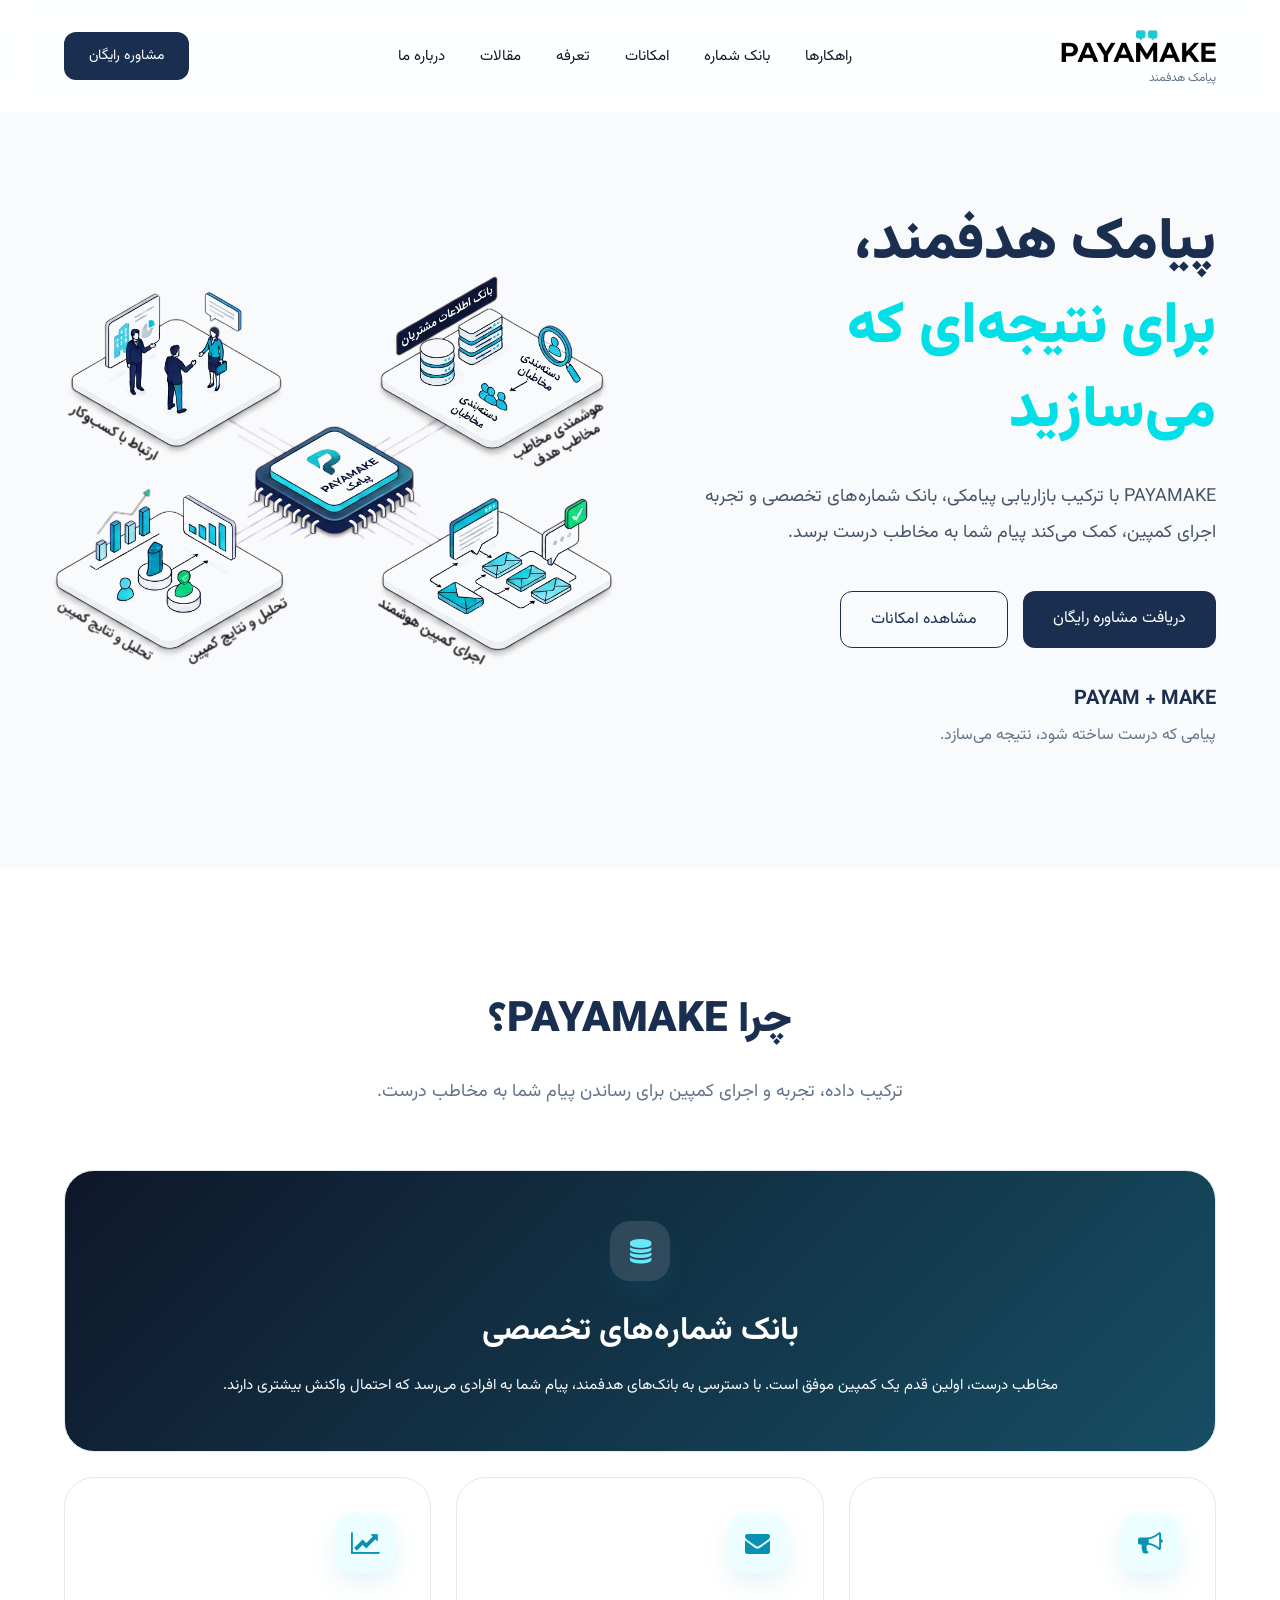
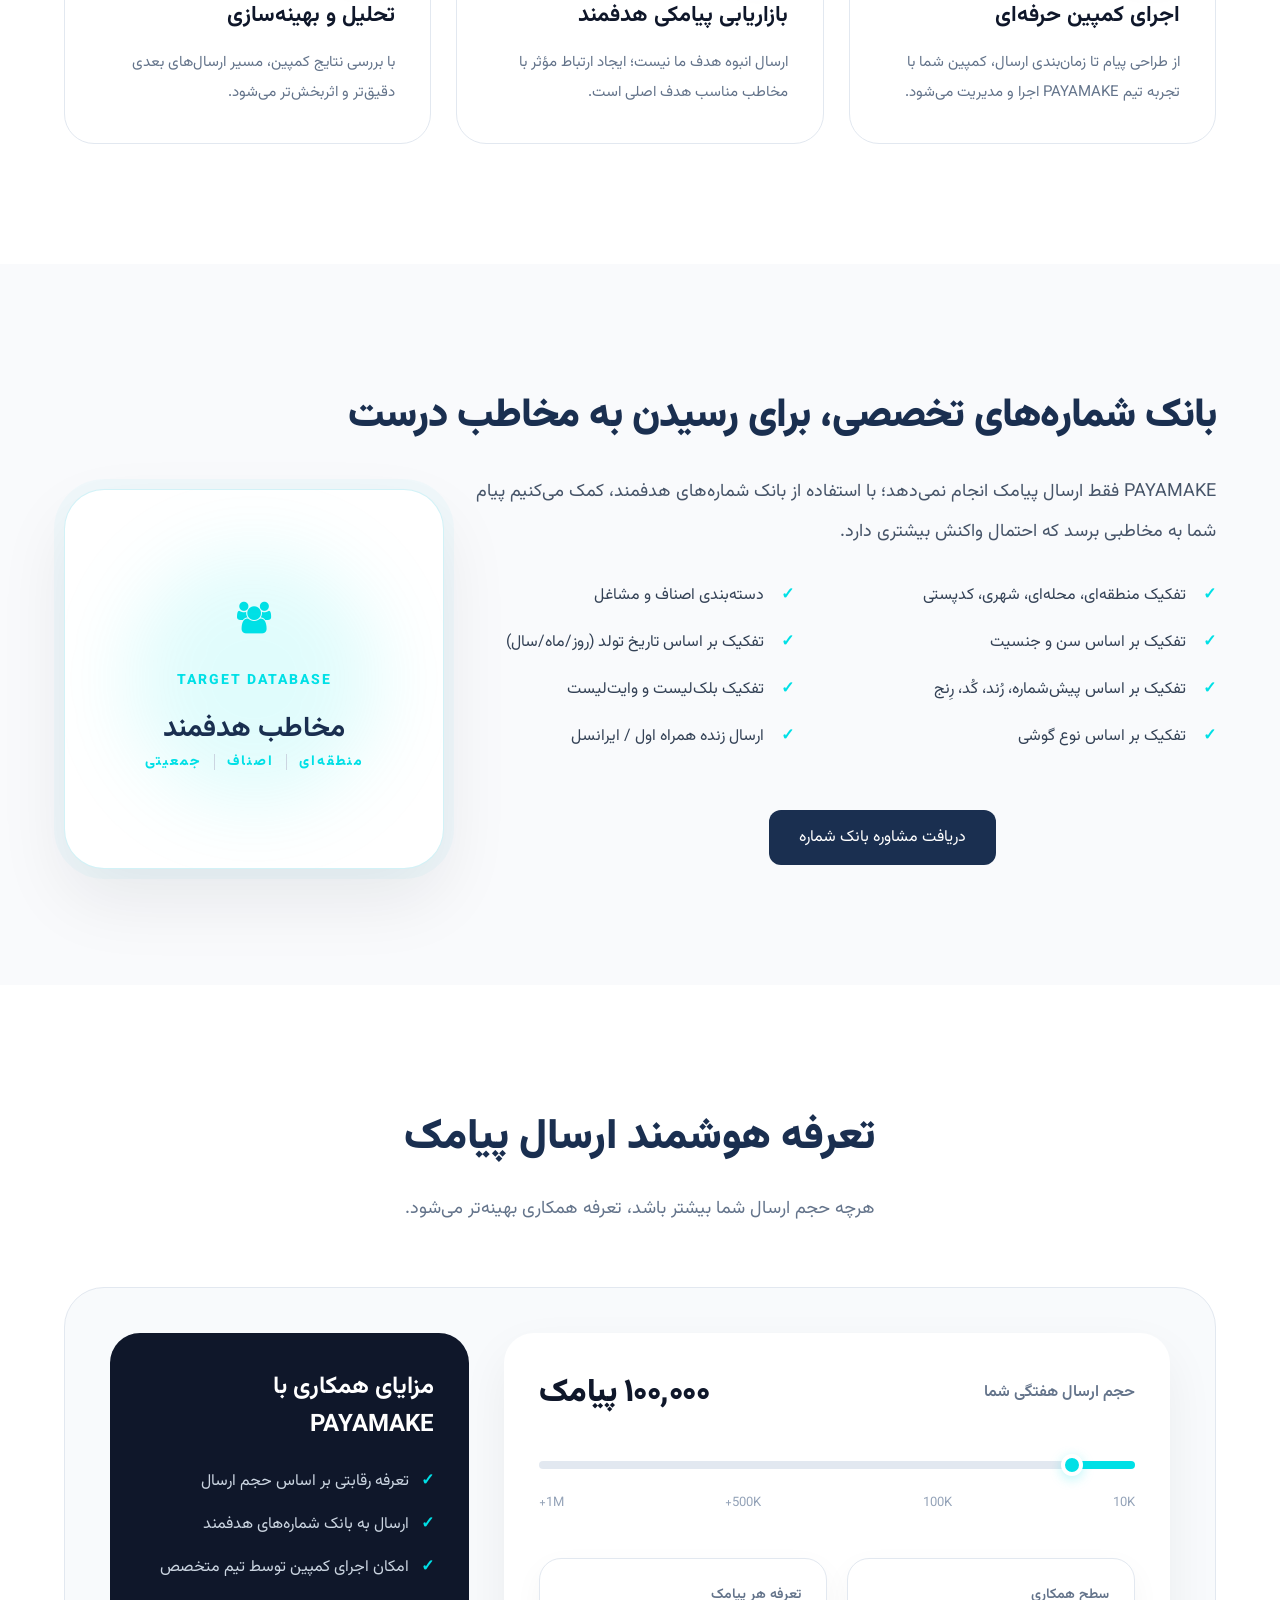
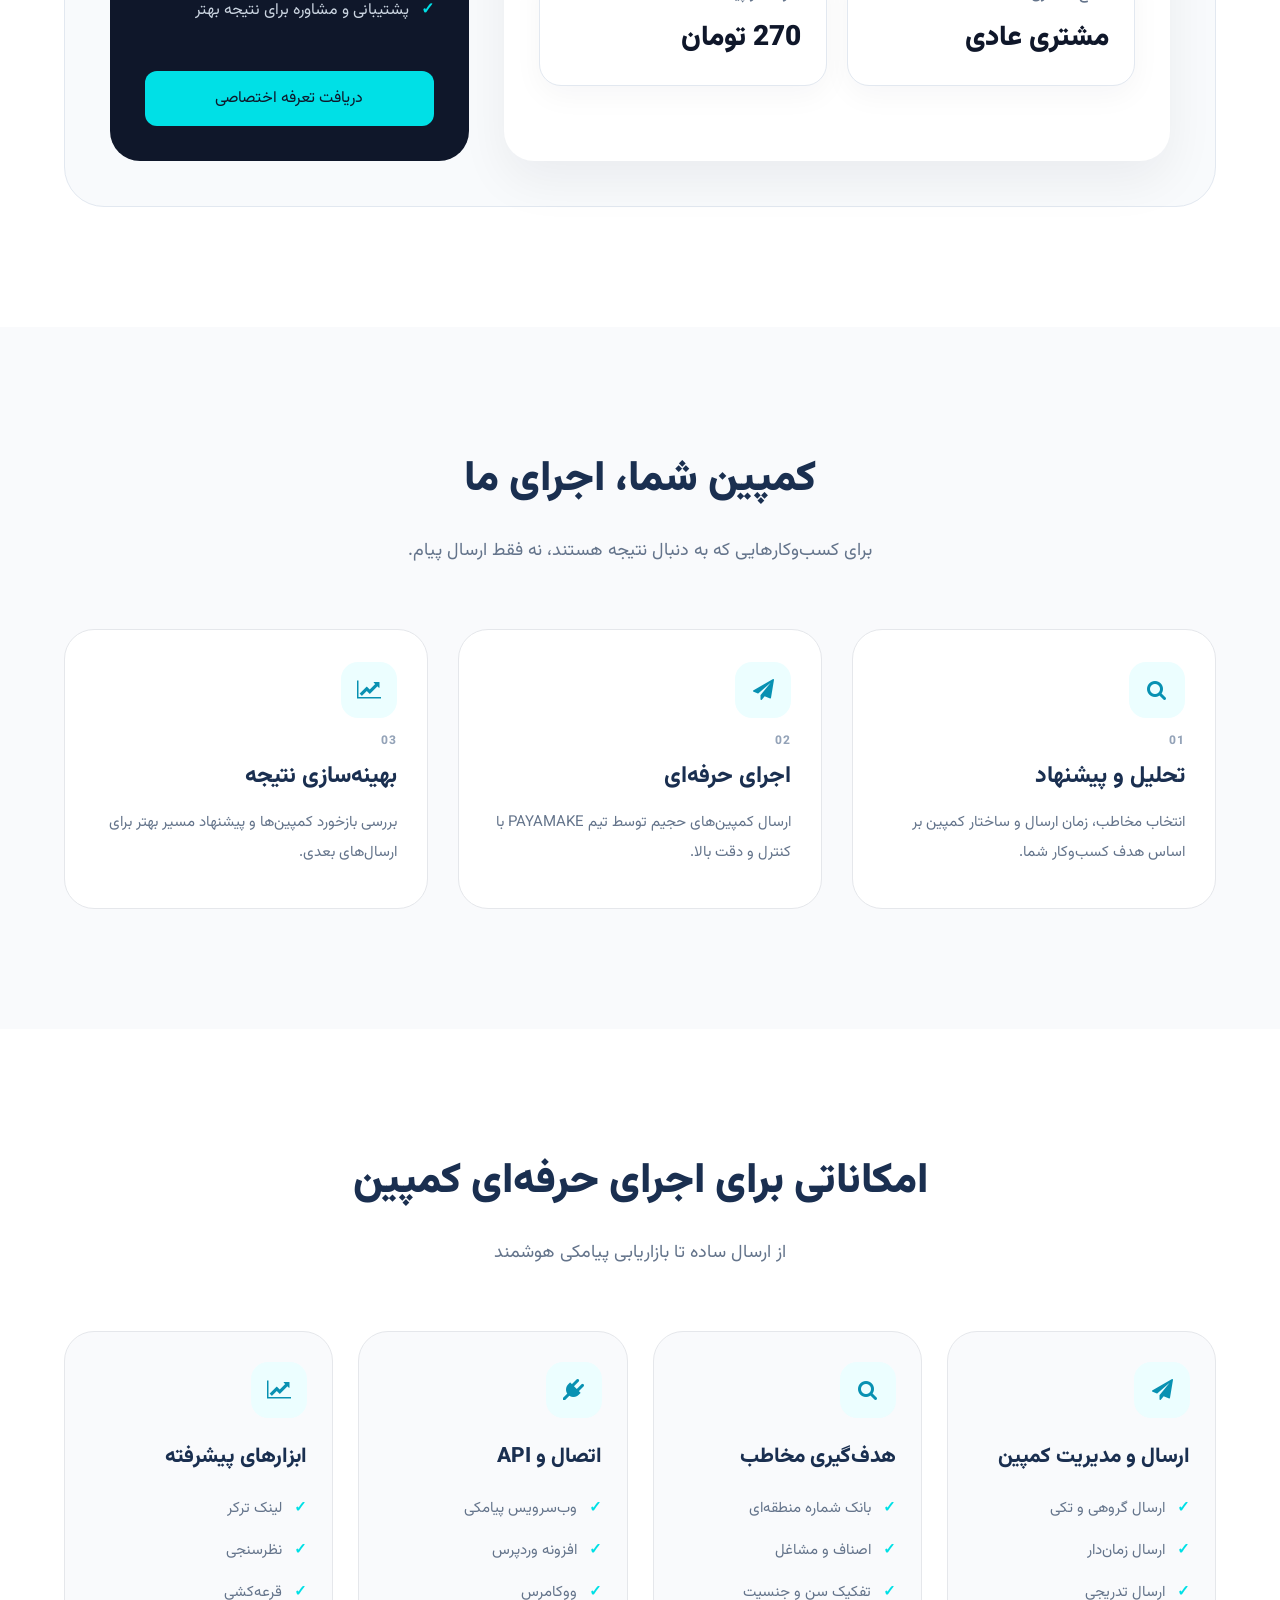
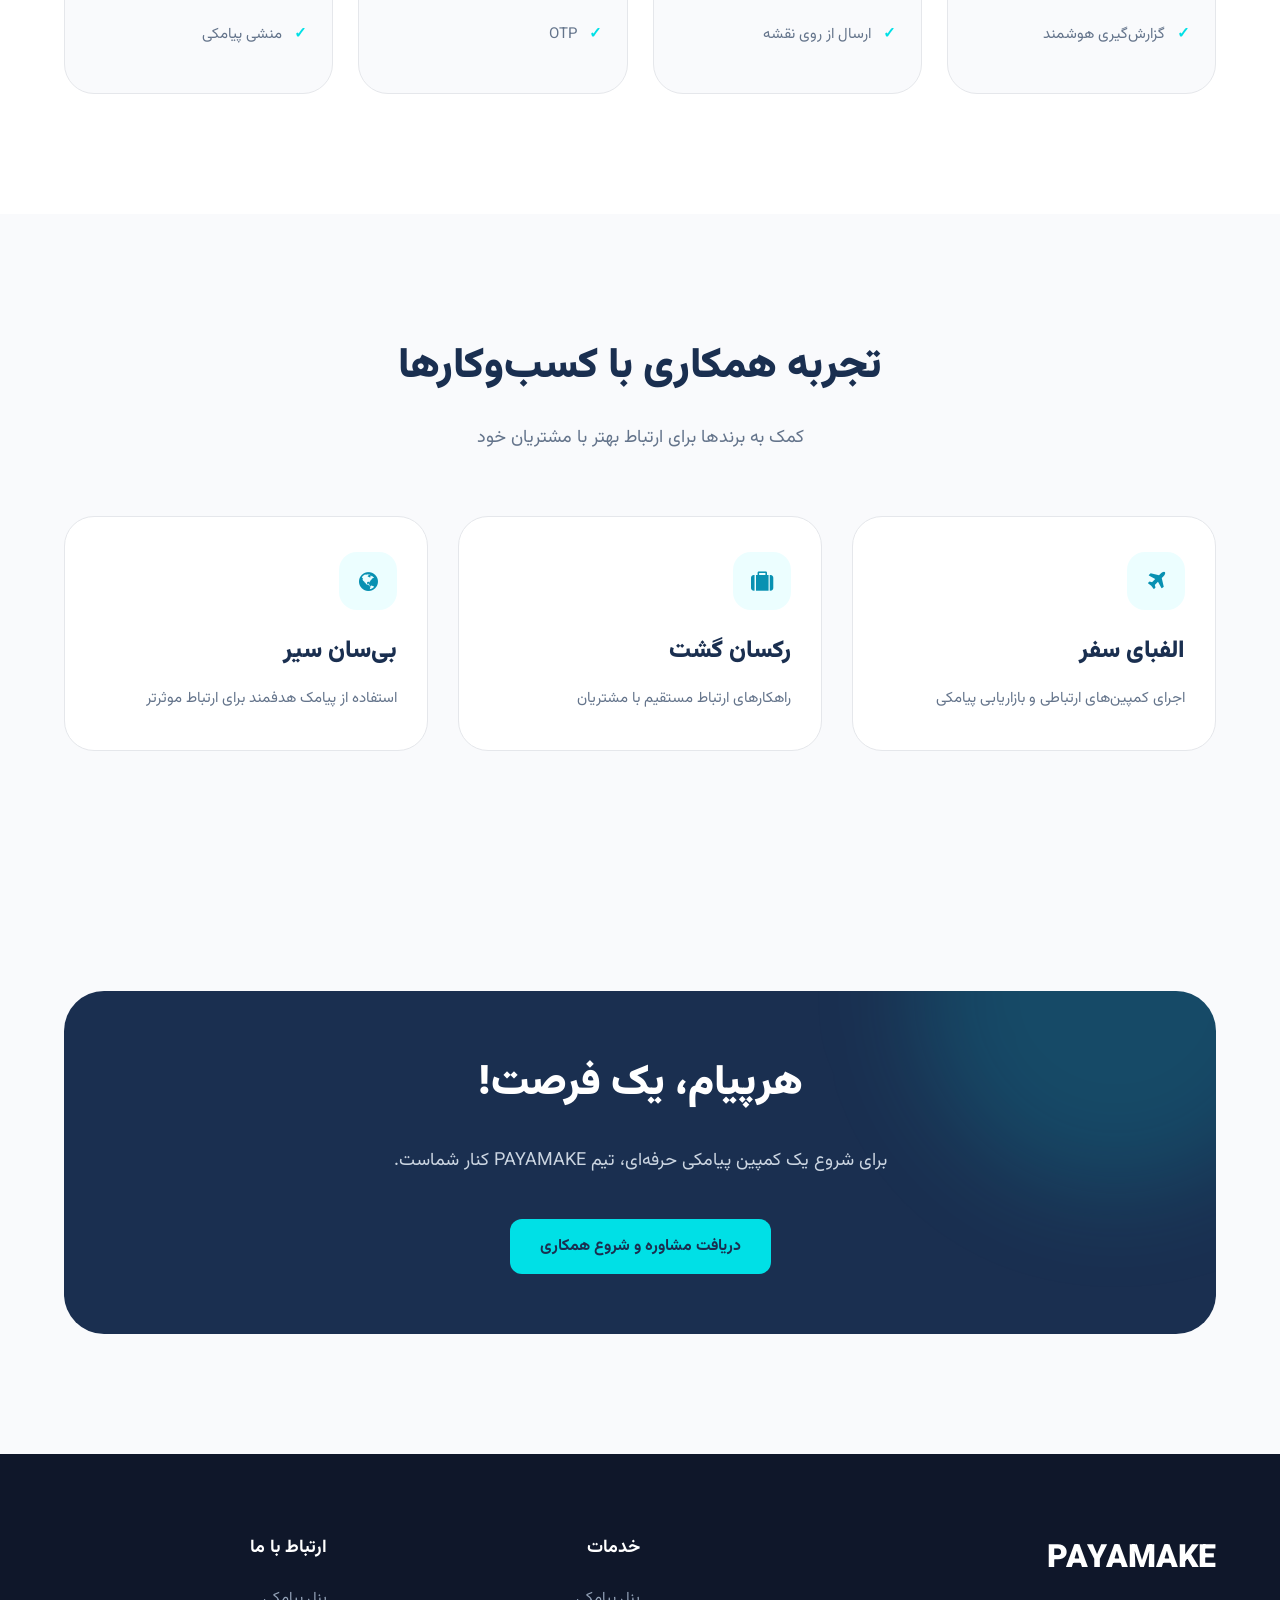
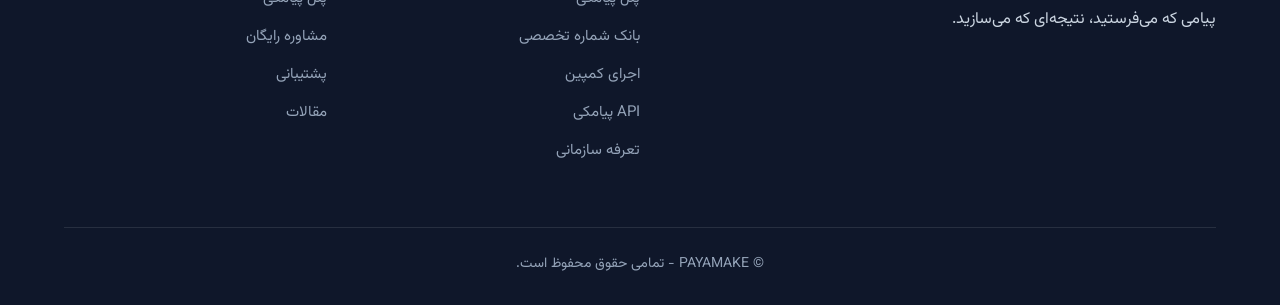
==== commit c36780e9: "fix(nav): improve footer links and simplify CTA" ====
--- a/index.html
+++ b/index.html
@@ -43,9 +43,9 @@
 <section class="managed-section" id="solutions"><div class="container"><div class="section-title"><h2>کمپین شما، اجرای ما</h2><p>برای کسب‌وکارهایی که به دنبال نتیجه هستند، نه فقط ارسال پیام.</p></div><div class="managed-grid"><div class="managed-card"><div class="managed-icon">&#xf002;</div><span class="managed-step">01</span><h3>تحلیل و پیشنهاد</h3><p>انتخاب مخاطب، زمان ارسال و ساختار کمپین بر اساس هدف کسب‌وکار شما.</p></div><div class="managed-card"><div class="managed-icon">&#xf1d8;</div><span class="managed-step">02</span><h3>اجرای حرفه‌ای</h3><p>ارسال کمپین‌های حجیم توسط تیم PAYAMAKE با کنترل و دقت بالا.</p></div><div class="managed-card"><div class="managed-icon">&#xf201;</div><span class="managed-step">03</span><h3>بهینه‌سازی نتیجه</h3><p>بررسی بازخورد کمپین‌ها و پیشنهاد مسیر بهتر برای ارسال‌های بعدی.</p></div></div></div></section>
 <section class="features-section" id="features"><div class="container"><div class="section-title"><h2>امکاناتی برای اجرای حرفه‌ای کمپین</h2><p>از ارسال ساده تا بازاریابی پیامکی هوشمند</p></div><div class="features-grid"><div class="feature-card"><div class="feature-icon">&#xf1d8;</div><h3>ارسال و مدیریت کمپین</h3><ul><li>ارسال گروهی و تکی</li><li>ارسال زمان‌دار</li><li>ارسال تدریجی</li><li>گزارش‌گیری هوشمند</li></ul></div><div class="feature-card"><div class="feature-icon">&#xf002;</div><h3>هدف‌گیری مخاطب</h3><ul><li>بانک شماره منطقه‌ای</li><li>اصناف و مشاغل</li><li>تفکیک سن و جنسیت</li><li>ارسال از روی نقشه</li></ul></div><div class="feature-card"><div class="feature-icon">&#xf1e6;</div><h3>اتصال و API</h3><ul><li>وب‌سرویس پیامکی</li><li>افزونه وردپرس</li><li>ووکامرس</li><li>OTP</li></ul></div><div class="feature-card"><div class="feature-icon">&#xf201;</div><h3>ابزارهای پیشرفته</h3><ul><li>لینک ترکر</li><li>نظرسنجی</li><li>قرعه‌کشی</li><li>منشی پیامکی</li></ul></div></div></div></section>
 <section class="trust-section" id="trust"><div class="container"><div class="section-title"><h2>تجربه همکاری با کسب‌وکارها</h2><p>کمک به برندها برای ارتباط بهتر با مشتریان خود</p></div><div class="trust-grid"><div class="trust-card"><div class="trust-icon">&#xf072;</div><h3>الفبای سفر</h3><p>اجرای کمپین‌های ارتباطی و بازاریابی پیامکی</p></div><div class="trust-card"><div class="trust-icon">&#xf0f2;</div><h3>رکسان گشت</h3><p>راهکارهای ارتباط مستقیم با مشتریان</p></div><div class="trust-card"><div class="trust-icon">&#xf0ac;</div><h3>بی‌سان سیر</h3><p>استفاده از پیامک هدفمند برای ارتباط موثرتر</p></div></div></div></section>
-<section class="cta-section"><div class="container"><div class="cta-box"><h2>هرپیام، یک فرصت!</h2><p>برای شروع یک کمپین پیامکی حرفه‌ای، تیم PAYAMAKE کنار شماست.</p><div class="cta-buttons"><a href="#" class="primary-button">شروع همکاری</a><a href="#" class="secondary-button">دریافت مشاوره</a></div></div></div></section>
+<section class="cta-section"><div class="container"><div class="cta-box"><h2>هرپیام، یک فرصت!</h2><p>برای شروع یک کمپین پیامکی حرفه‌ای، تیم PAYAMAKE کنار شماست.</p><div class="cta-buttons"><a href="#" class="primary-button">دریافت مشاوره و شروع همکاری</a></div></div></div></section>
 </main>
-<footer class="footer"><div class="container"><div class="footer-grid"><div class="footer-brand"><h3>PAYAMAKE</h3><p>پیامی که می‌فرستید، نتیجه‌ای که می‌سازید.</p></div><div class="footer-links"><h4>خدمات</h4><ul><li>پنل پیامکی</li><li>بانک شماره تخصصی</li><li>اجرای کمپین</li><li>API پیامکی</li><li>تعرفه سازمانی</li></ul></div><div class="footer-links"><h4>ارتباط با ما</h4><ul><li>پنل پیامکی</li><li>مشاوره رایگان</li><li>پشتیبانی</li><li><a href="blog/index.html">مقالات</a></li></ul></div></div><div class="footer-bottom">© PAYAMAKE - تمامی حقوق محفوظ است.</div></div></footer>
+<footer class="footer"><div class="container"><div class="footer-grid"><div class="footer-brand"><h3>PAYAMAKE</h3><p>پیامی که می‌فرستید، نتیجه‌ای که می‌سازید.</p></div><div class="footer-links"><h4>خدمات</h4><ul><li><a href="#solutions">پنل پیامکی</a></li><li><a href="#database">بانک شماره تخصصی</a></li><li><a href="#solutions">اجرای کمپین</a></li><li><a href="#features">API پیامکی</a></li><li><a href="#pricing">تعرفه سازمانی</a></li></ul></div><div class="footer-links"><h4>ارتباط با ما</h4><ul><li><a href="#pricing">پنل پیامکی</a></li><li><a href="#" class="footer-contact-link">مشاوره رایگان</a></li><li><a href="#" class="footer-contact-link">پشتیبانی</a></li><li><a href="blog/index.html">مقالات</a></li></ul></div></div><div class="footer-bottom">© PAYAMAKE - تمامی حقوق محفوظ است.</div></div></footer>
 <div class="contact-modal" id="contactModal" aria-hidden="true"><div class="contact-modal-overlay"></div><div class="contact-modal-box" role="dialog" aria-modal="true" aria-labelledby="contactModalTitle"><button type="button" class="contact-modal-close" id="contactModalClose" aria-label="بستن">&times;</button><div class="contact-modal-header"><span class="contact-modal-badge">PAYAMAKE</span><h2 id="contactModalTitle">مشاوره رایگان</h2><p>اطلاعات خود را وارد کنید تا کارشناسان PAYAMAKE با شما تماس بگیرند.</p></div><form class="contact-form" id="contactForm"><div class="contact-form-group"><label for="contactName">نام و نام خانوادگی</label><input type="text" id="contactName" name="name" placeholder="نام و نام خانوادگی" autocomplete="name" required></div><div class="contact-form-group"><label for="contactPhone">شماره موبایل</label><input type="tel" id="contactPhone" name="phone" placeholder="09xxxxxxxxx" autocomplete="tel" inputmode="tel" required></div><div class="contact-form-group"><label for="contactMessage">توضیحات <span>(اختیاری)</span></label><textarea id="contactMessage" name="message" rows="4" placeholder="موضوع یا توضیحات خود را بنویسید..."></textarea></div><button type="submit" class="primary-button contact-submit">درخواست مشاوره</button><div class="contact-form-message" id="contactFormMessage" aria-live="polite"></div></form></div></div>
 <script src="js/main.js"></script>
 </body>
--- a/css/style.css
+++ b/css/style.css
@@ -48,7 +48,7 @@
 body {
     width: 100%;
     max-width: 100%;
-    overflow-x: hidden;
+    overflow-x: clip;
 }
 
 body {
@@ -2968,4 +2968,4 @@
         font-size: 14px !important;
     }
 
-}+}
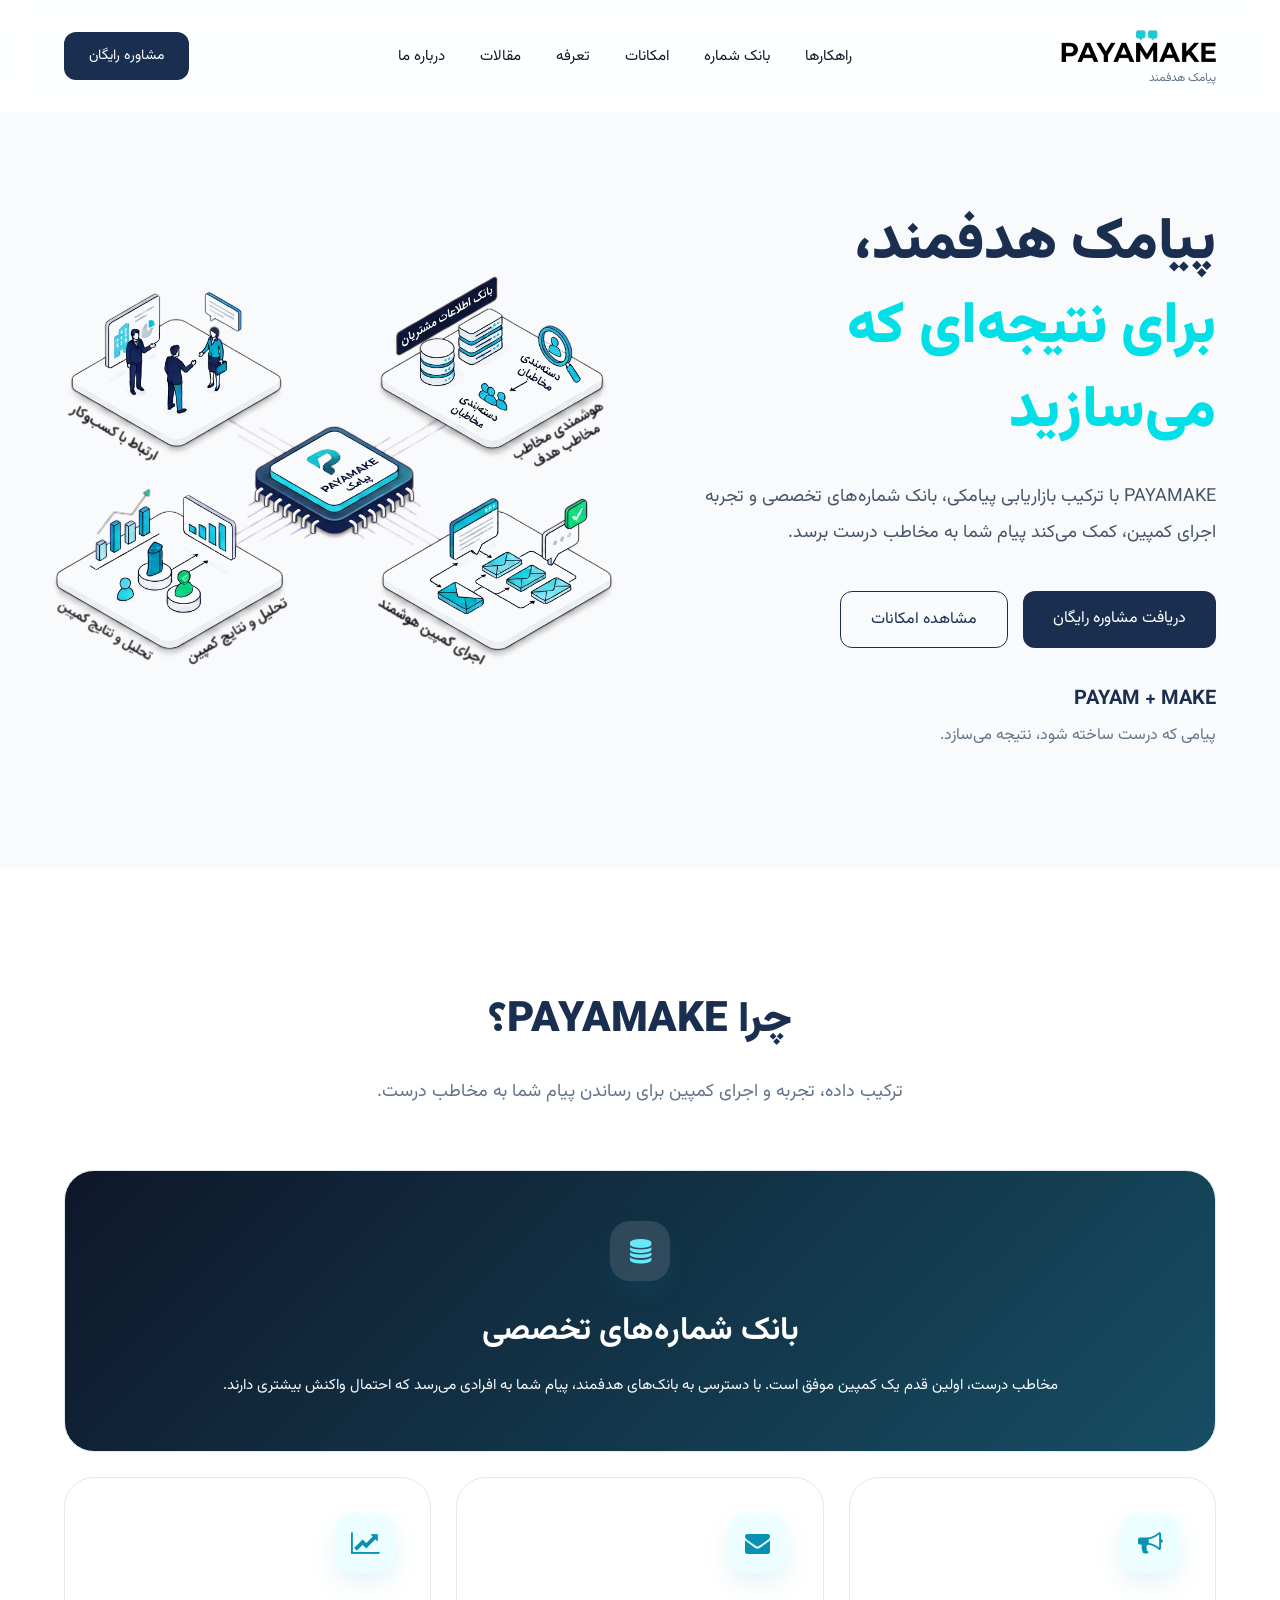
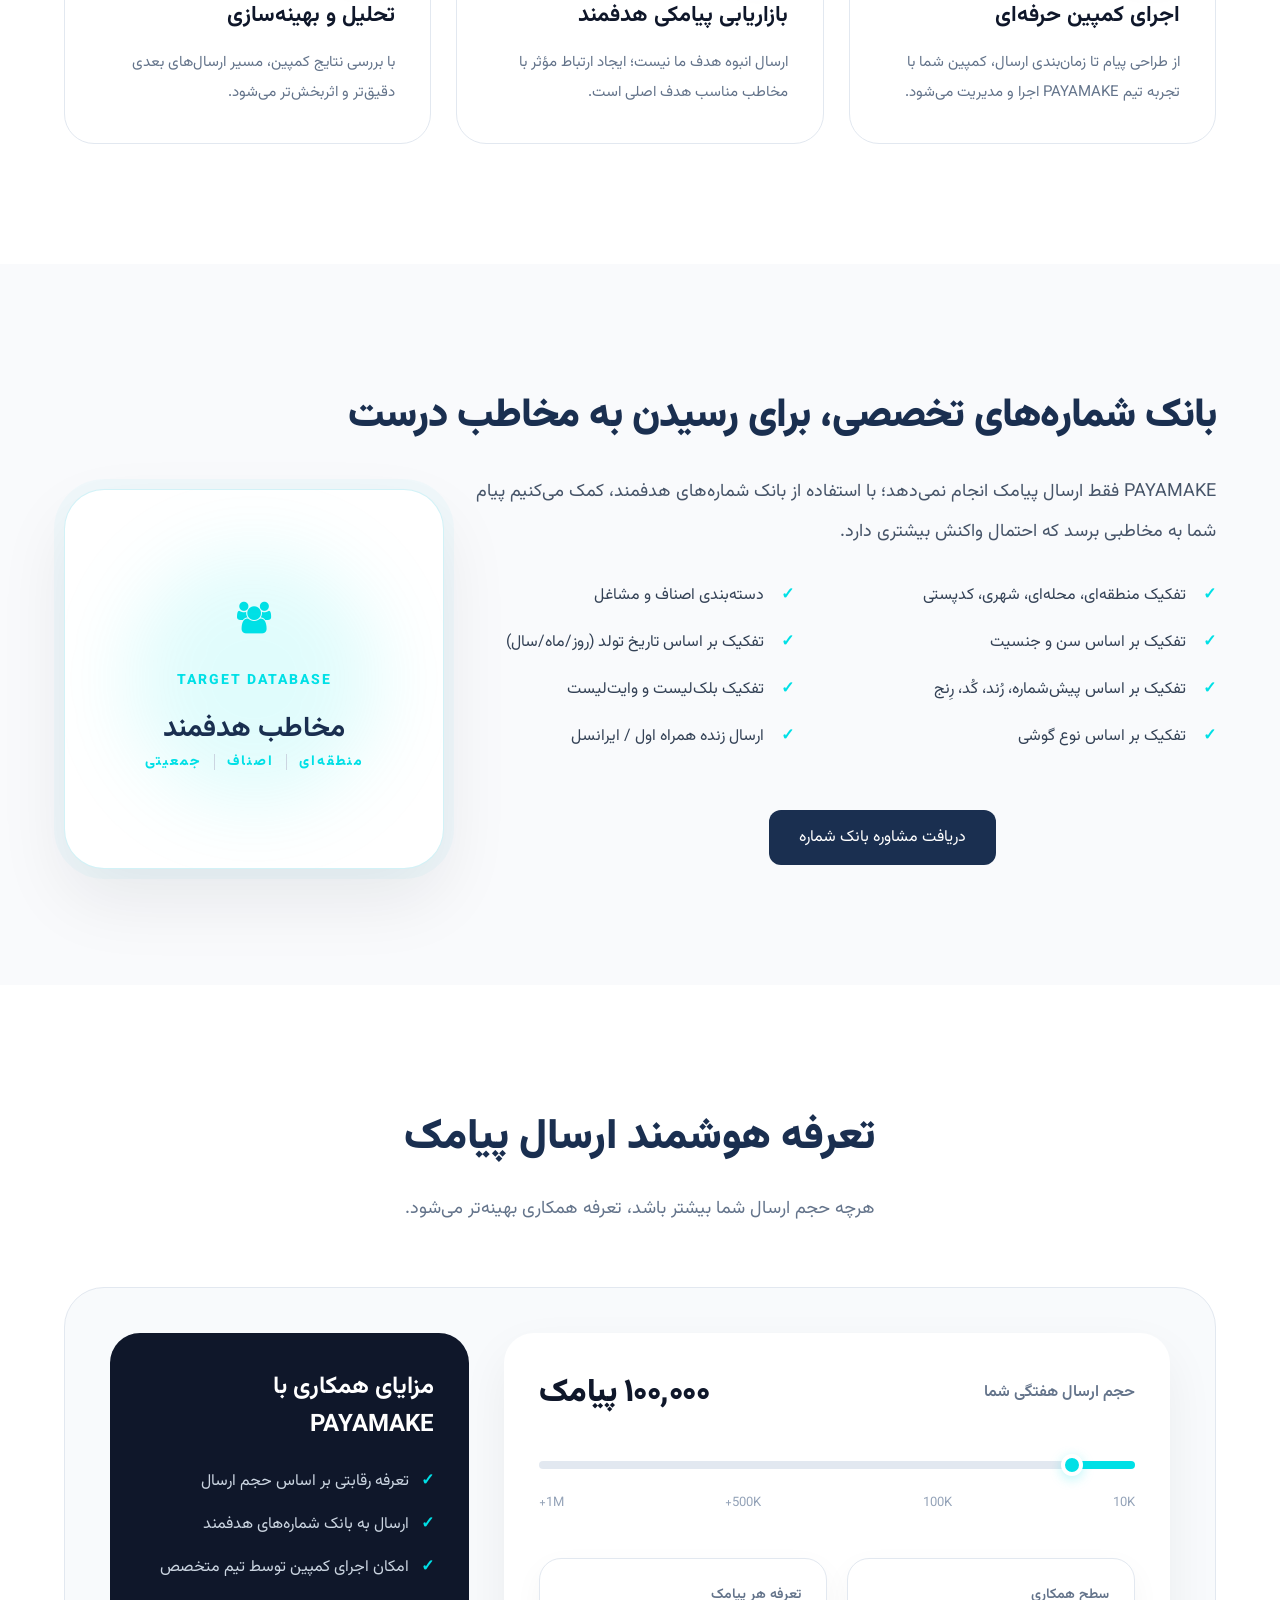
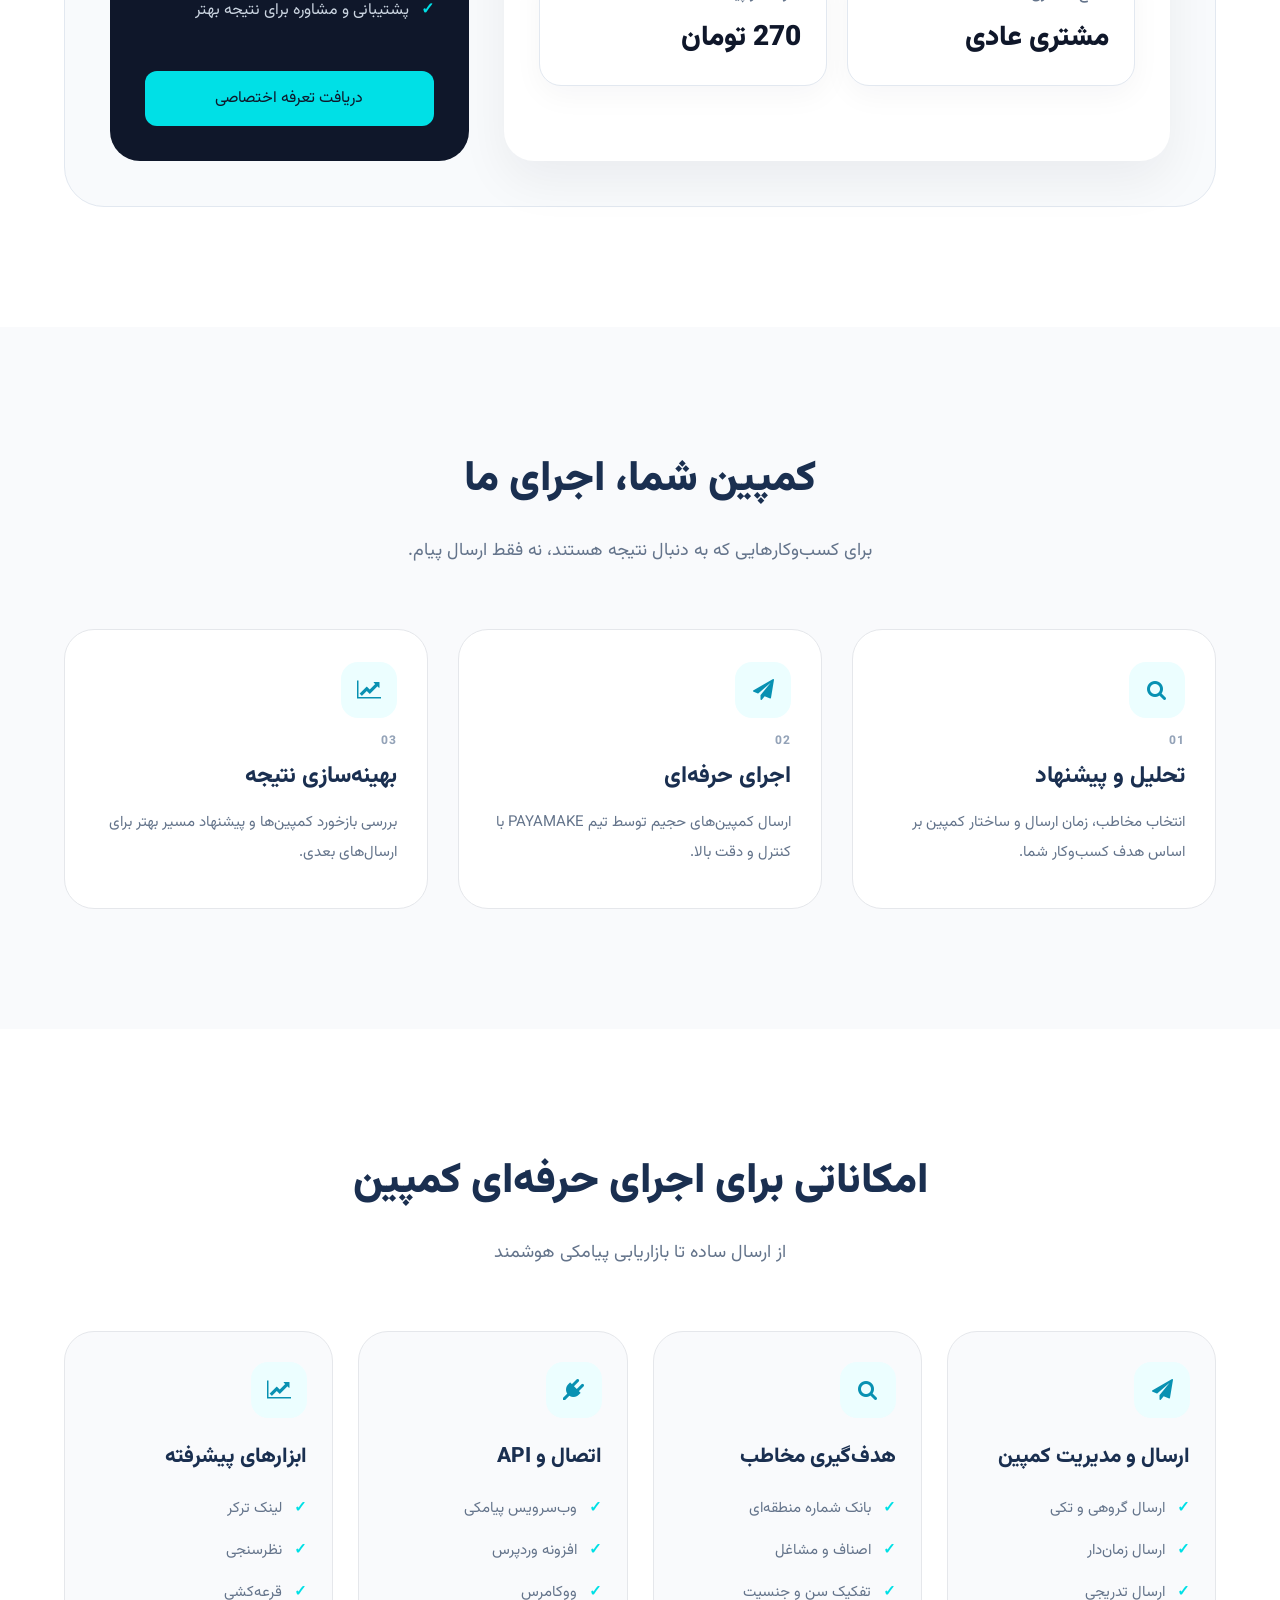
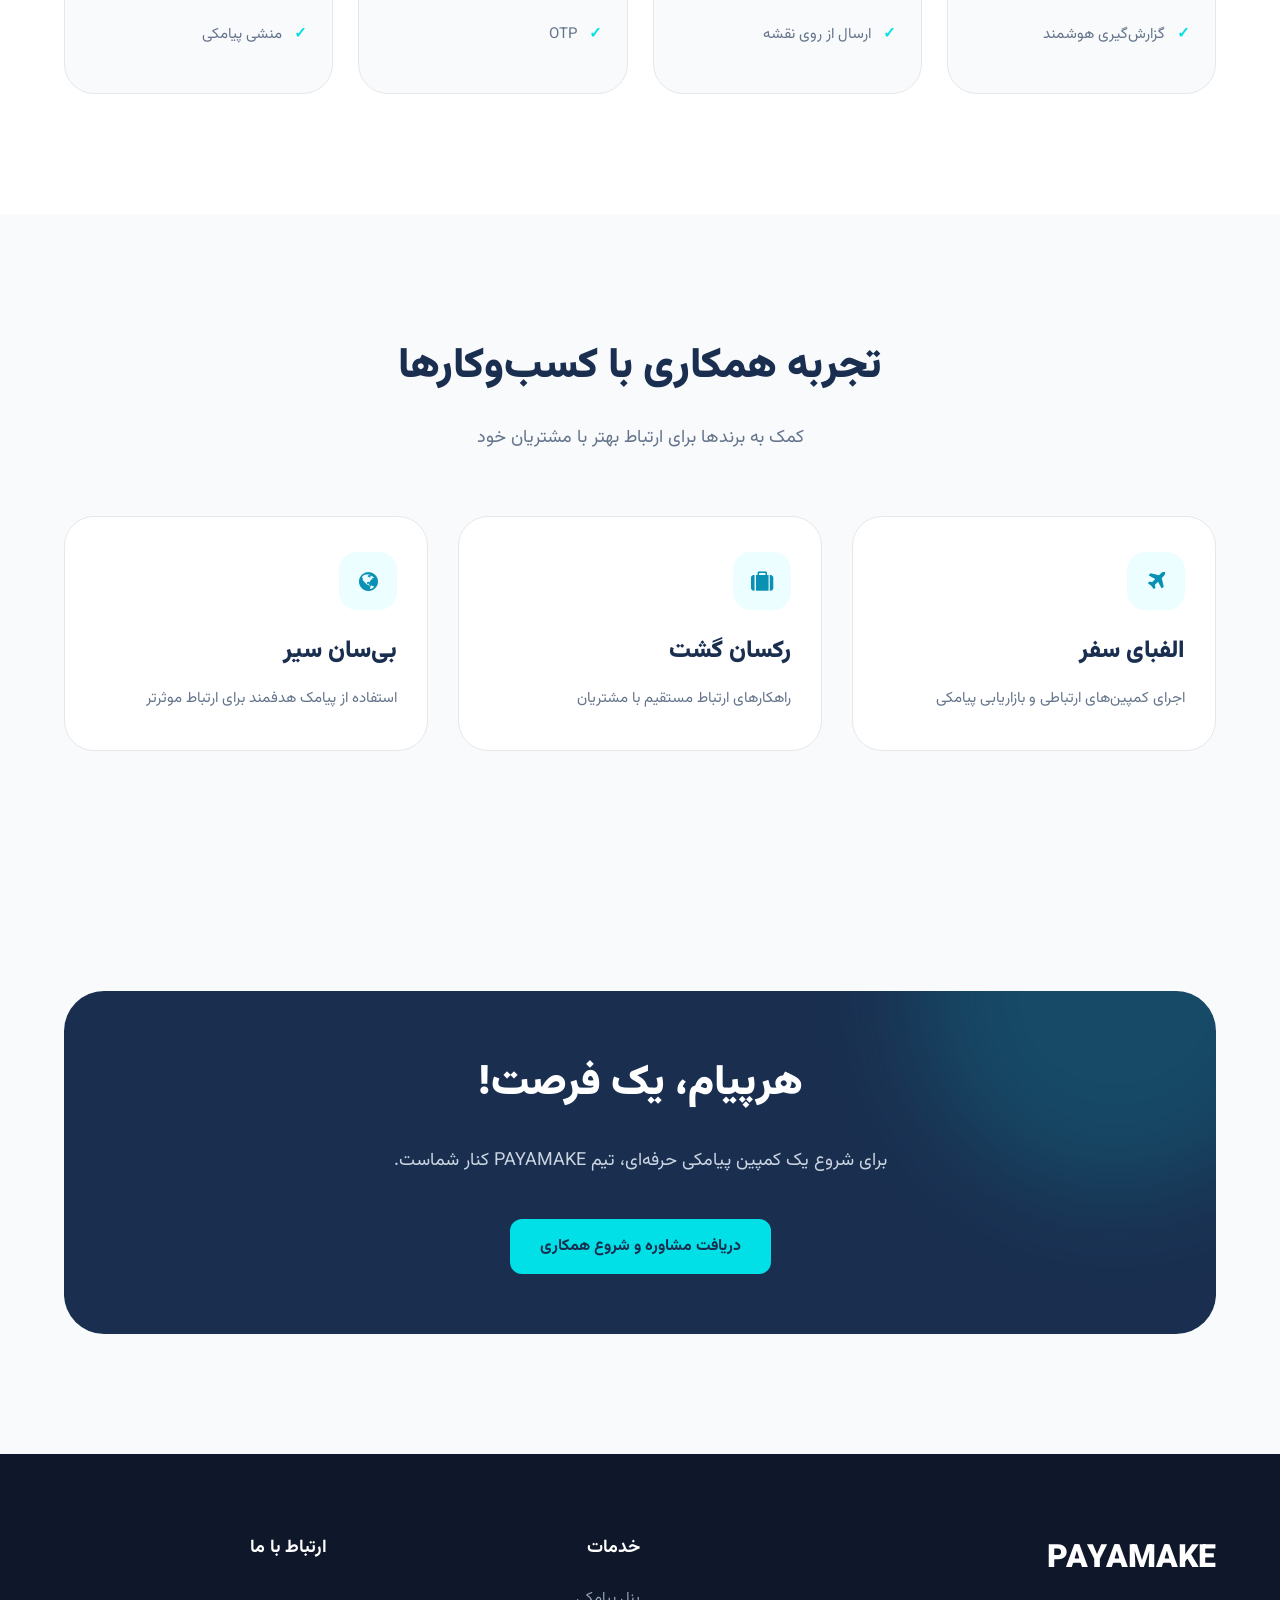
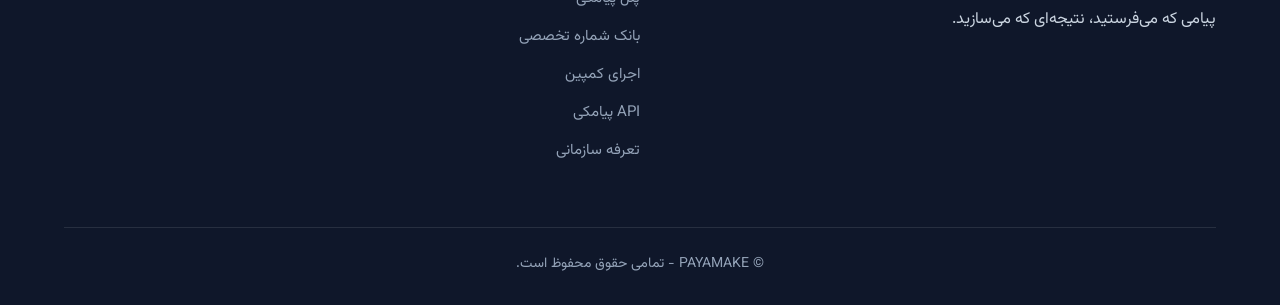
==== commit 5c79565a: "feat: add advantages anchor for footer panel link" ====
--- a/index.html
+++ b/index.html
@@ -37,8 +37,7 @@
 </header>
 <main>
 <section class="hero"><div class="container hero-container"><div class="hero-content"><h1>پیامک هدفمند،<br><span>برای نتیجه‌ای که می‌سازید</span></h1><p>PAYAMAKE با ترکیب بازاریابی پیامکی، بانک شماره‌های تخصصی و تجربه اجرای کمپین، کمک می‌کند پیام شما به مخاطب درست برسد.</p><div class="hero-buttons"><a href="#" class="primary-button">دریافت مشاوره رایگان</a><a href="#features" class="secondary-button">مشاهده امکانات</a></div><div class="brand-message"><strong>PAYAM + MAKE</strong><span>پیامی که درست ساخته شود، نتیجه می‌سازد.</span></div></div><div class="hero-image"><img src="assets/images/hero/hero-payamake.png" alt="PAYAMAKE Smart Messaging"></div></div></section>
-<section class="advantages"><div class="container"><div class="section-title"><h2>چرا PAYAMAKE؟</h2><p>ترکیب داده، تجربه و اجرای کمپین برای رساندن پیام شما به مخاطب درست.</p></div><div class="advantage-grid"><div class="advantage-card featured-advantage"><div class="advantage-icon">&#xf1c0;</div><h3>بانک شماره‌های تخصصی</h3><p>مخاطب درست، اولین قدم یک کمپین موفق است. با دسترسی به بانک‌های هدفمند، پیام شما به افرادی می‌رسد که احتمال واکنش بیشتری دارند.</p></div><div class="advantage-card"><div class="advantage-icon">&#xf0a1;</div><h3>اجرای کمپین حرفه‌ای</h3><p>از طراحی پیام تا زمان‌بندی ارسال، کمپین شما با تجربه تیم PAYAMAKE اجرا و مدیریت می‌شود.</p></div><div class="advantage-card"><div class="advantage-icon">&#xf0e0;</div><h3>بازاریابی پیامکی هدفمند</h3><p>ارسال انبوه هدف ما نیست؛ ایجاد ارتباط مؤثر با مخاطب مناسب هدف اصلی است.</p></div><div class="advantage-card"><div class="advantage-icon">&#xf201;</div><h3>تحلیل و بهینه‌سازی</h3><p>با بررسی نتایج کمپین، مسیر ارسال‌های بعدی دقیق‌تر و اثربخش‌تر می‌شود.</p></div></div></div></section>
-<section class="database-section" id="database"><div class="container"><div class="database-content"><div class="database-text"><h2>بانک شماره‌های تخصصی، برای رسیدن به مخاطب درست</h2><p>PAYAMAKE فقط ارسال پیامک انجام نمی‌دهد؛ با استفاده از بانک شماره‌های هدفمند، کمک می‌کنیم پیام شما به مخاطبی برسد که احتمال واکنش بیشتری دارد.</p><ul><li>تفکیک منطقه‌ای، محله‌ای، شهری، کدپستی</li><li>دسته‌بندی اصناف و مشاغل</li><li>تفکیک بر اساس سن و جنسیت</li><li>تفکیک بر اساس تاریخ تولد (روز/ماه/سال)</li><li>تفکیک بر اساس پیش‌شماره، رُند، کُد، رِنج</li><li>تفکیک بلک‌لیست و وایت‌لیست</li><li>تفکیک بر اساس نوع گوشی</li><li>ارسال زنده همراه اول / ایرانسل</li></ul><a href="#" class="primary-button">دریافت مشاوره بانک شماره</a></div><div class="database-visual"><div class="data-box"><div class="data-icon">&#xf0c0;</div><span>TARGET DATABASE</span><strong>مخاطب هدفمند</strong><div class="data-tags"><span>منطقه‌ای</span><span class="tag-separator"></span><span>اصناف</span><span class="tag-separator"></span><span>جمعیتی</span></div></div></div></div></div></section>
+<section id="advantages" class="advantages"><div class="container"><div class="section-title"><h2>چرا PAYAMAKE؟</h2><p>ترکیب داده، تجربه و اجرای کمپین برای رساندن پیام شما به مخاطب درست.</p></div><div class="advantage-grid"><div class="advantage-card featured-advantage"><div class="advantage-icon">&#xf1c0;</div><h3>بانک شماره‌های تخصصی</h3><p>مخاطب درست، اولین قدم یک کمپین موفق است. با دسترسی به بانک‌های هدفمند، پیام شما به افرادی می‌رسد که احتمال واکنش بیشتری دارند.</p></div><div class="advantage-card"><div class="advantage-icon">&#xf0a1;</div><h3>اجرای کمپین حرفه‌ای</h3><p>از طراحی پیام تا زمان‌بندی ارسال، کمپین شما با تجربه تیم PAYAMAKE اجرا و مدیریت می‌شود.</p></div><div class="advantage-card"><div class="advantage-icon">&#xf0e0;</div><h3>بازاریابی پیامکی هدفمند</h3><p>ارسال انبوه هدف ما نیست؛ ایجاد ارتباط مؤثر با مخاطب مناسب هدف اصلی است.</p></div><div class="advantage-card"><div class="advantage-icon">&#xf201;</div><h3>تحلیل و بهینه‌سازی</h3><p>با بررسی نتایج کمپین، مسیر ارسال‌های بعدی دقیق‌تر و اثربخش‌تر می‌شود.</p></div></div></div></section><section class="database-section" id="database"><div class="container"><div class="database-content"><div class="database-text"><h2>بانک شماره‌های تخصصی، برای رسیدن به مخاطب درست</h2><p>PAYAMAKE فقط ارسال پیامک انجام نمی‌دهد؛ با استفاده از بانک شماره‌های هدفمند، کمک می‌کنیم پیام شما به مخاطبی برسد که احتمال واکنش بیشتری دارد.</p><ul><li>تفکیک منطقه‌ای، محله‌ای، شهری، کدپستی</li><li>دسته‌بندی اصناف و مشاغل</li><li>تفکیک بر اساس سن و جنسیت</li><li>تفکیک بر اساس تاریخ تولد (روز/ماه/سال)</li><li>تفکیک بر اساس پیش‌شماره، رُند، کُد، رِنج</li><li>تفکیک بلک‌لیست و وایت‌لیست</li><li>تفکیک بر اساس نوع گوشی</li><li>ارسال زنده همراه اول / ایرانسل</li></ul><a href="#" class="primary-button">دریافت مشاوره بانک شماره</a></div><div class="database-visual"><div class="data-box"><div class="data-icon">&#xf0c0;</div><span>TARGET DATABASE</span><strong>مخاطب هدفمند</strong><div class="data-tags"><span>منطقه‌ای</span><span class="tag-separator"></span><span>اصناف</span><span class="tag-separator"></span><span>جمعیتی</span></div></div></div></div></div></section>
 <section class="pricing-section" id="pricing"><div class="container"><div class="section-title"><h2>تعرفه هوشمند ارسال پیامک</h2><p>هرچه حجم ارسال شما بیشتر باشد، تعرفه همکاری بهینه‌تر می‌شود.</p></div><div class="premium-pricing-box"><div class="pricing-control"><div class="pricing-header"><span>حجم ارسال هفتگی شما</span><strong id="volumeValue">100,000 پیامک</strong></div><input id="volumeRange" type="range" min="10000" max="1000000" value="100000"><div class="range-scale"><span>10K</span><span>100K</span><span>500K+</span><span>1M+</span></div><div class="customer-level"><div><span>سطح همکاری</span><strong id="customerLevel">VIP</strong></div><div><span>تعرفه هر پیامک</span><strong id="priceValue">220 تومان</strong></div></div></div><div class="pricing-benefits"><h3>مزایای همکاری با PAYAMAKE</h3><ul><li>تعرفه رقابتی بر اساس حجم ارسال</li><li>ارسال به بانک شماره‌های هدفمند</li><li>امکان اجرای کمپین توسط تیم متخصص</li><li>پشتیبانی و مشاوره برای نتیجه بهتر</li></ul><a href="#" class="primary-button">دریافت تعرفه اختصاصی</a></div></div></div></section>
 <section class="managed-section" id="solutions"><div class="container"><div class="section-title"><h2>کمپین شما، اجرای ما</h2><p>برای کسب‌وکارهایی که به دنبال نتیجه هستند، نه فقط ارسال پیام.</p></div><div class="managed-grid"><div class="managed-card"><div class="managed-icon">&#xf002;</div><span class="managed-step">01</span><h3>تحلیل و پیشنهاد</h3><p>انتخاب مخاطب، زمان ارسال و ساختار کمپین بر اساس هدف کسب‌وکار شما.</p></div><div class="managed-card"><div class="managed-icon">&#xf1d8;</div><span class="managed-step">02</span><h3>اجرای حرفه‌ای</h3><p>ارسال کمپین‌های حجیم توسط تیم PAYAMAKE با کنترل و دقت بالا.</p></div><div class="managed-card"><div class="managed-icon">&#xf201;</div><span class="managed-step">03</span><h3>بهینه‌سازی نتیجه</h3><p>بررسی بازخورد کمپین‌ها و پیشنهاد مسیر بهتر برای ارسال‌های بعدی.</p></div></div></div></section>
 <section class="features-section" id="features"><div class="container"><div class="section-title"><h2>امکاناتی برای اجرای حرفه‌ای کمپین</h2><p>از ارسال ساده تا بازاریابی پیامکی هوشمند</p></div><div class="features-grid"><div class="feature-card"><div class="feature-icon">&#xf1d8;</div><h3>ارسال و مدیریت کمپین</h3><ul><li>ارسال گروهی و تکی</li><li>ارسال زمان‌دار</li><li>ارسال تدریجی</li><li>گزارش‌گیری هوشمند</li></ul></div><div class="feature-card"><div class="feature-icon">&#xf002;</div><h3>هدف‌گیری مخاطب</h3><ul><li>بانک شماره منطقه‌ای</li><li>اصناف و مشاغل</li><li>تفکیک سن و جنسیت</li><li>ارسال از روی نقشه</li></ul></div><div class="feature-card"><div class="feature-icon">&#xf1e6;</div><h3>اتصال و API</h3><ul><li>وب‌سرویس پیامکی</li><li>افزونه وردپرس</li><li>ووکامرس</li><li>OTP</li></ul></div><div class="feature-card"><div class="feature-icon">&#xf201;</div><h3>ابزارهای پیشرفته</h3><ul><li>لینک ترکر</li><li>نظرسنجی</li><li>قرعه‌کشی</li><li>منشی پیامکی</li></ul></div></div></div></section>
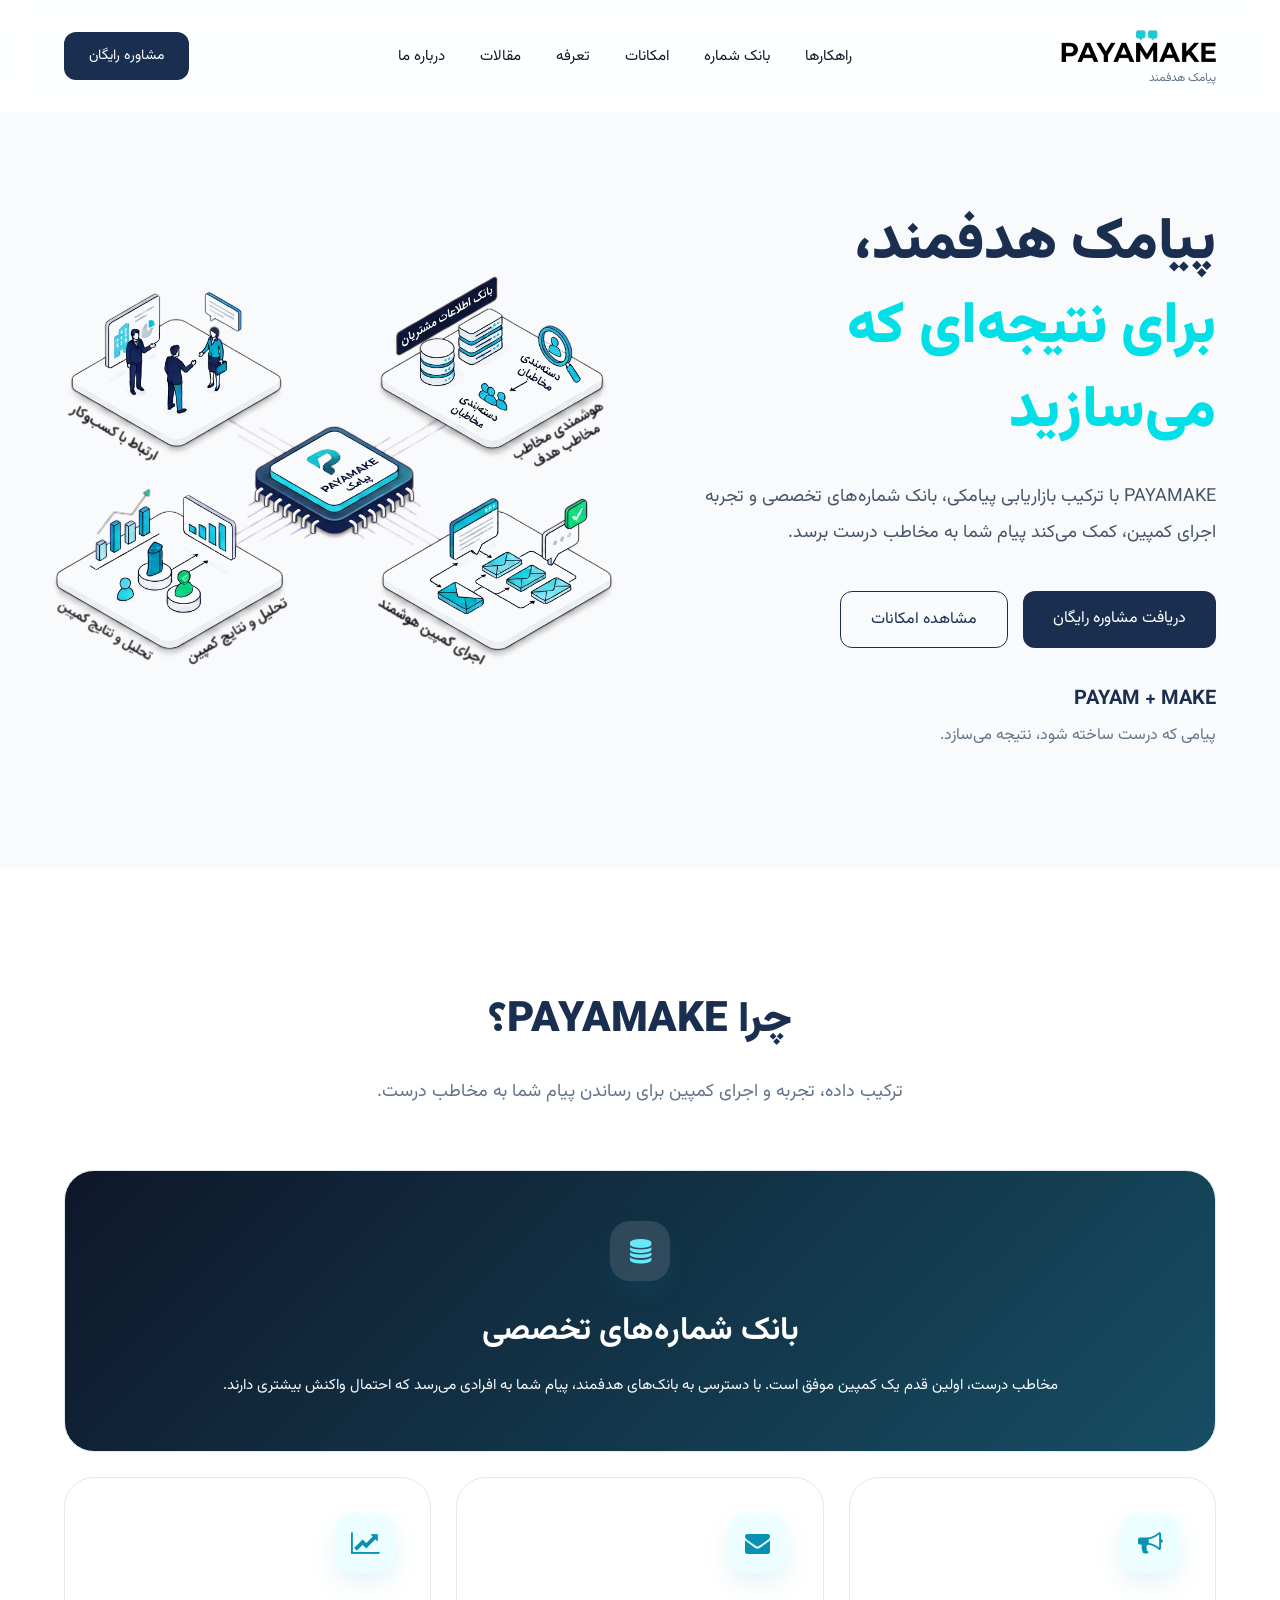
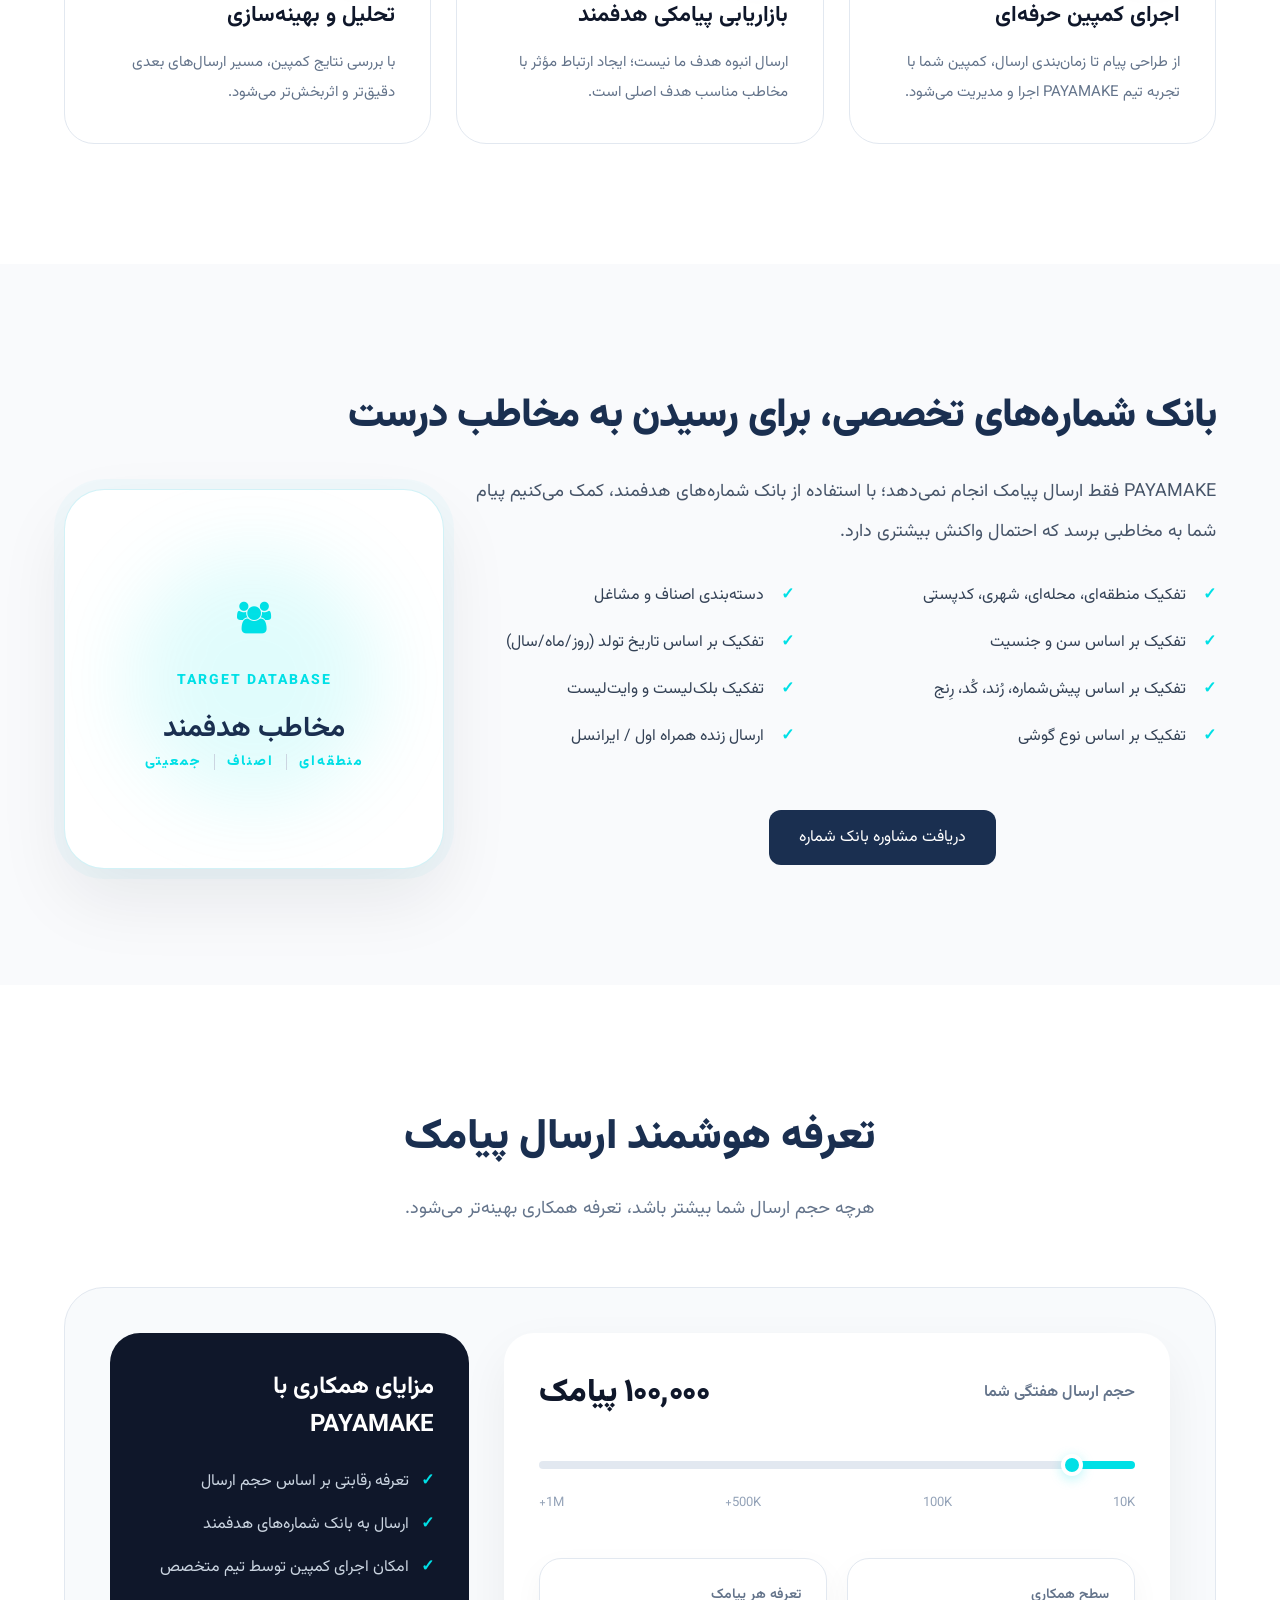
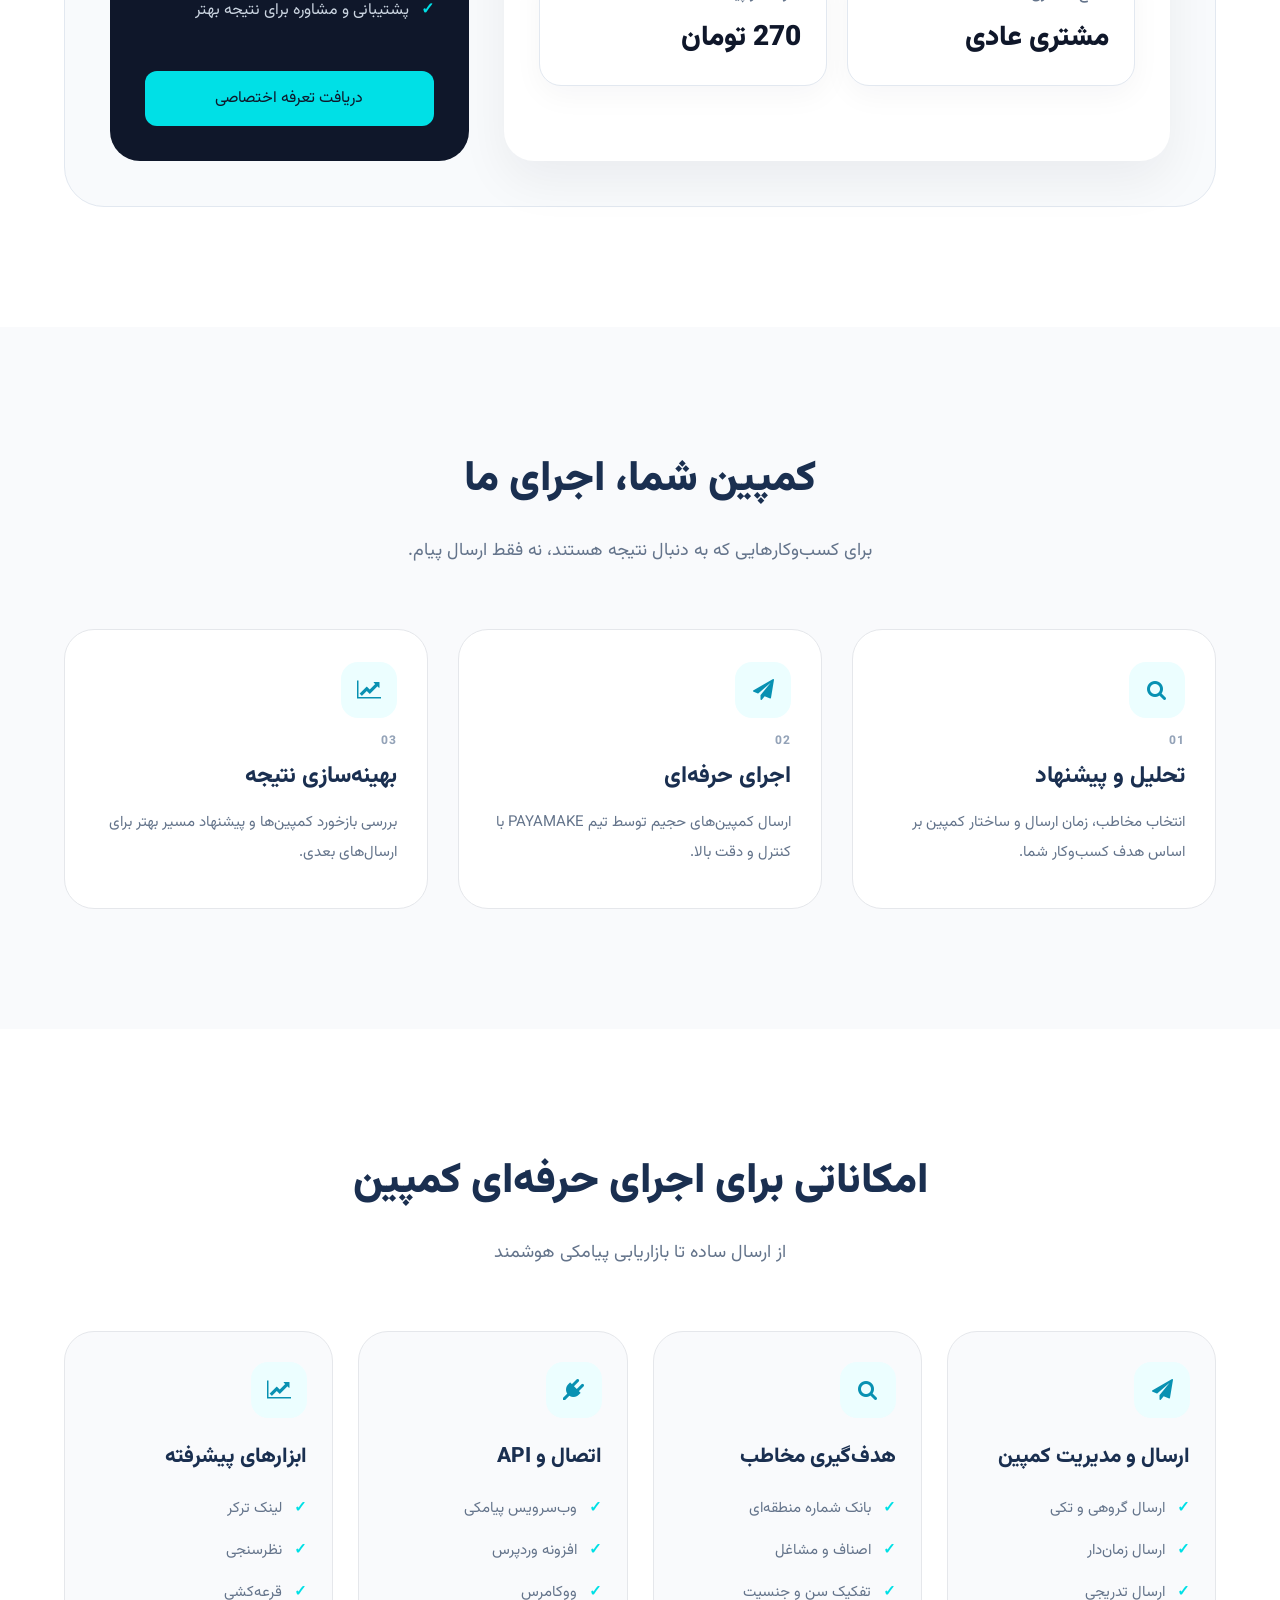
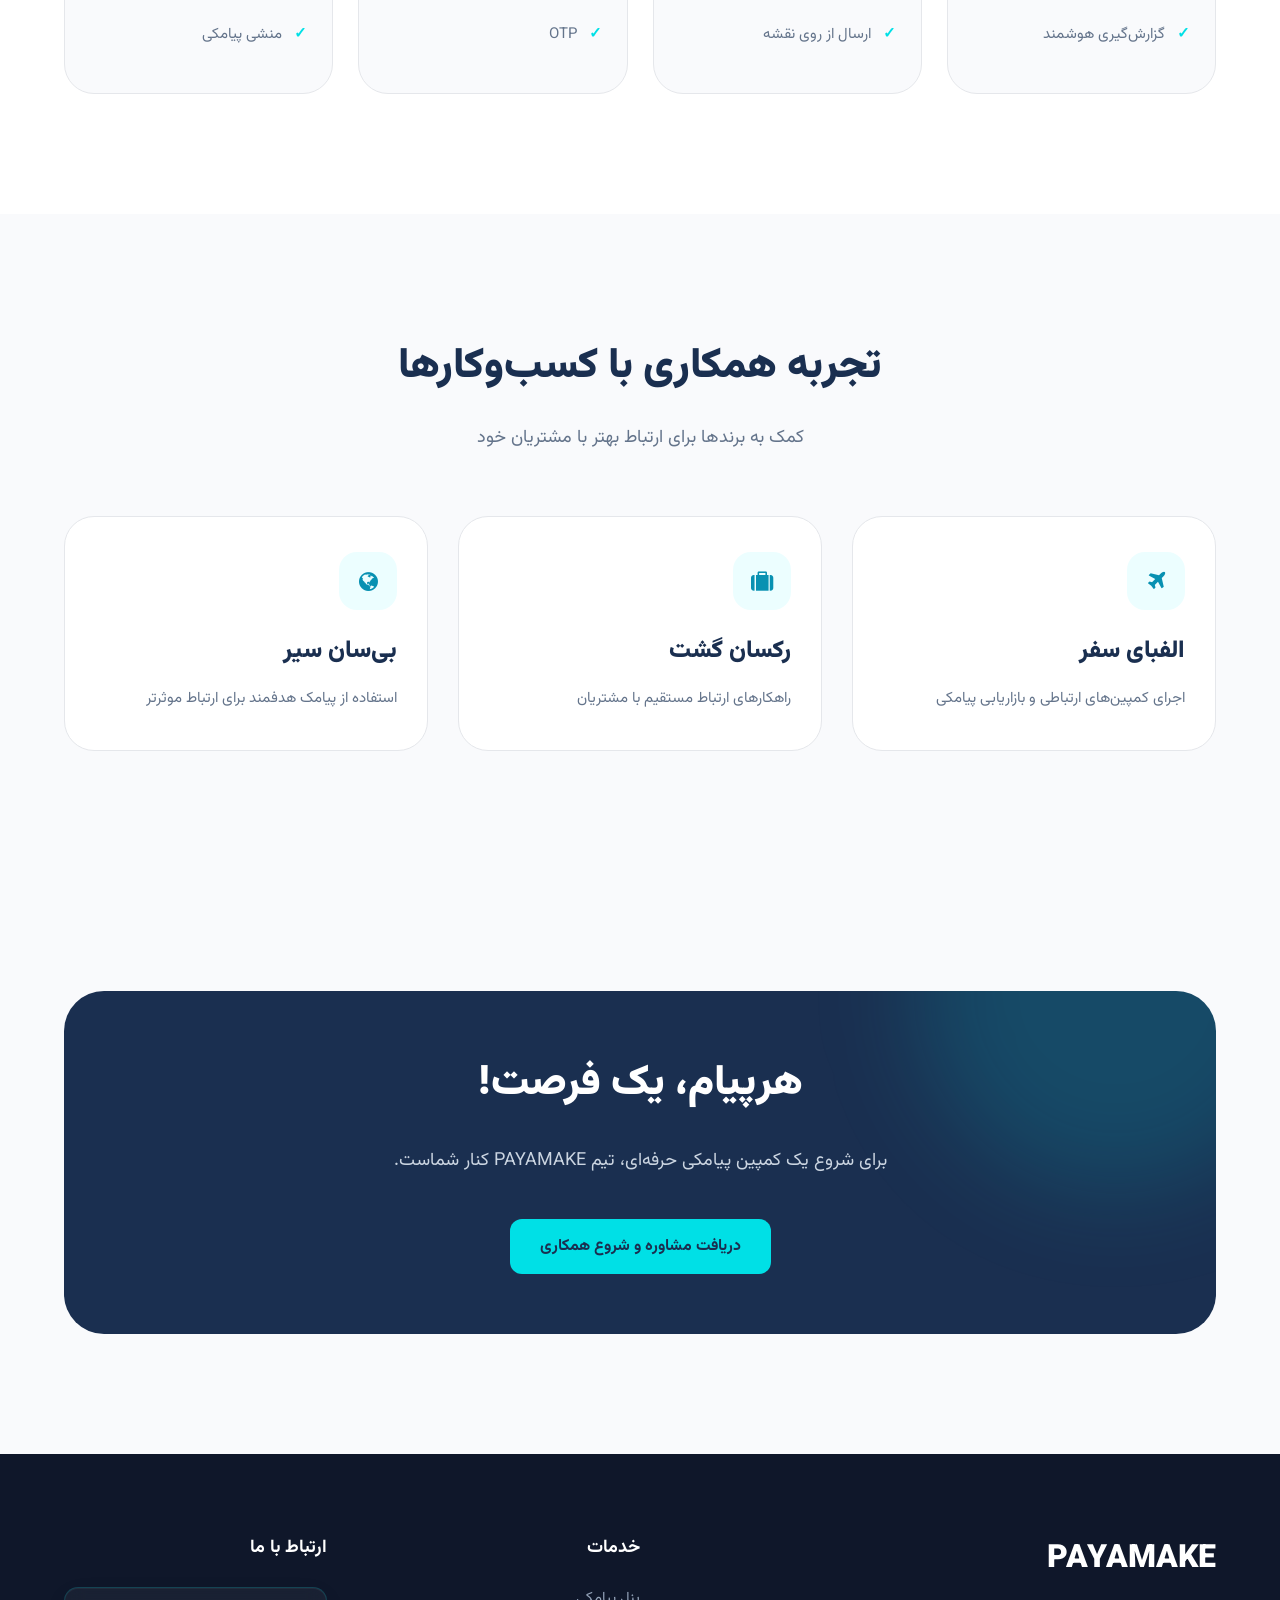
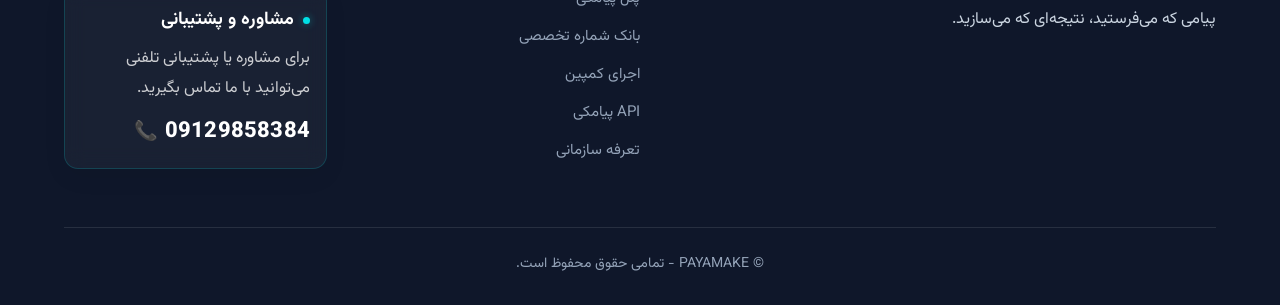
==== commit ae99101a: "fix(stage-3): enlarge footer contact card and add phone icon" ====
--- a/index.html
+++ b/index.html
@@ -19,6 +19,74 @@
 <meta name="twitter:description" content="PAYAMAKE با ترکیب بازاریابی پیامکی، بانک شماره‌های تخصصی و اجرای کمپین، به کسب‌وکارها کمک می‌کند پیام خود را به مخاطب درست برسانند.">
 <meta name="twitter:image" content="https://payamake.ir/assets/images/hero/hero-payamake.png">
 <link rel="stylesheet" href="css/style.css">
+<style>
+/* =========================================================
+   FOOTER CONTACT CARD — FINAL SIZE / PHONE
+========================================================= */
+.footer-contact-card {
+    padding: 18px 16px !important;
+    min-height: 148px;
+}
+
+.footer-contact-label {
+    gap: 9px !important;
+    margin-bottom: 9px !important;
+    font-size: 18px !important;
+    line-height: 1.6 !important;
+}
+
+.footer-contact-status {
+    width: 7px !important;
+    height: 7px !important;
+}
+
+.footer-contact-card p {
+    margin: 0 0 10px !important;
+    font-size: 16px !important;
+    line-height: 1.9 !important;
+    opacity: .78 !important;
+}
+
+.footer-contact-phone {
+    display: inline-flex !important;
+    align-items: center !important;
+    gap: 7px !important;
+    font-size: 22px !important;
+    line-height: 1.6 !important;
+}
+
+.footer-contact-phone::before {
+    content: "📞";
+    display: inline-block;
+    font-size: 19px;
+    line-height: 1;
+}
+
+@media (max-width: 768px) {
+    .footer-contact-card {
+        padding: 16px 14px !important;
+        min-height: 140px;
+    }
+
+    .footer-contact-label {
+        font-size: 17px !important;
+        margin-bottom: 8px !important;
+    }
+
+    .footer-contact-card p {
+        font-size: 15px !important;
+        margin-bottom: 9px !important;
+    }
+
+    .footer-contact-phone {
+        font-size: 21px !important;
+    }
+
+    .footer-contact-phone::before {
+        font-size: 18px;
+    }
+}
+</style>
 </head>
 <body>
 <header class="header">
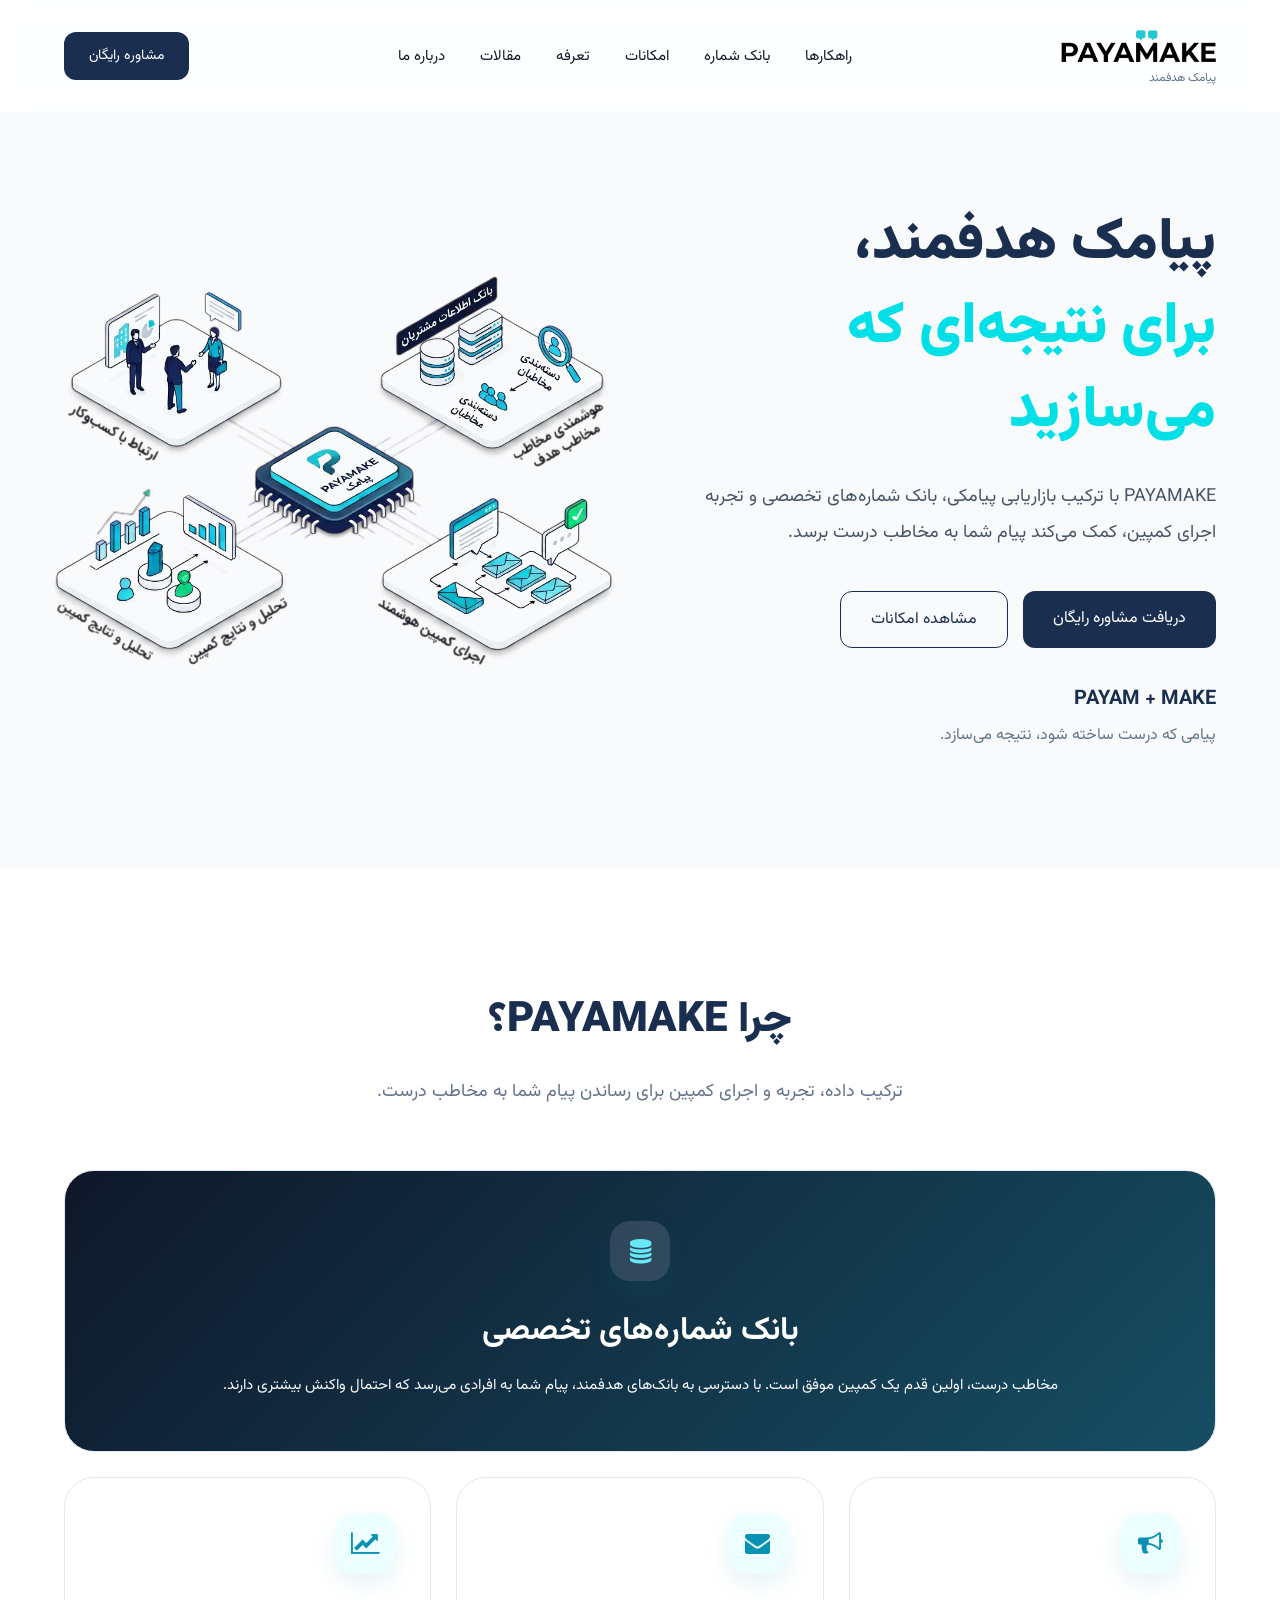
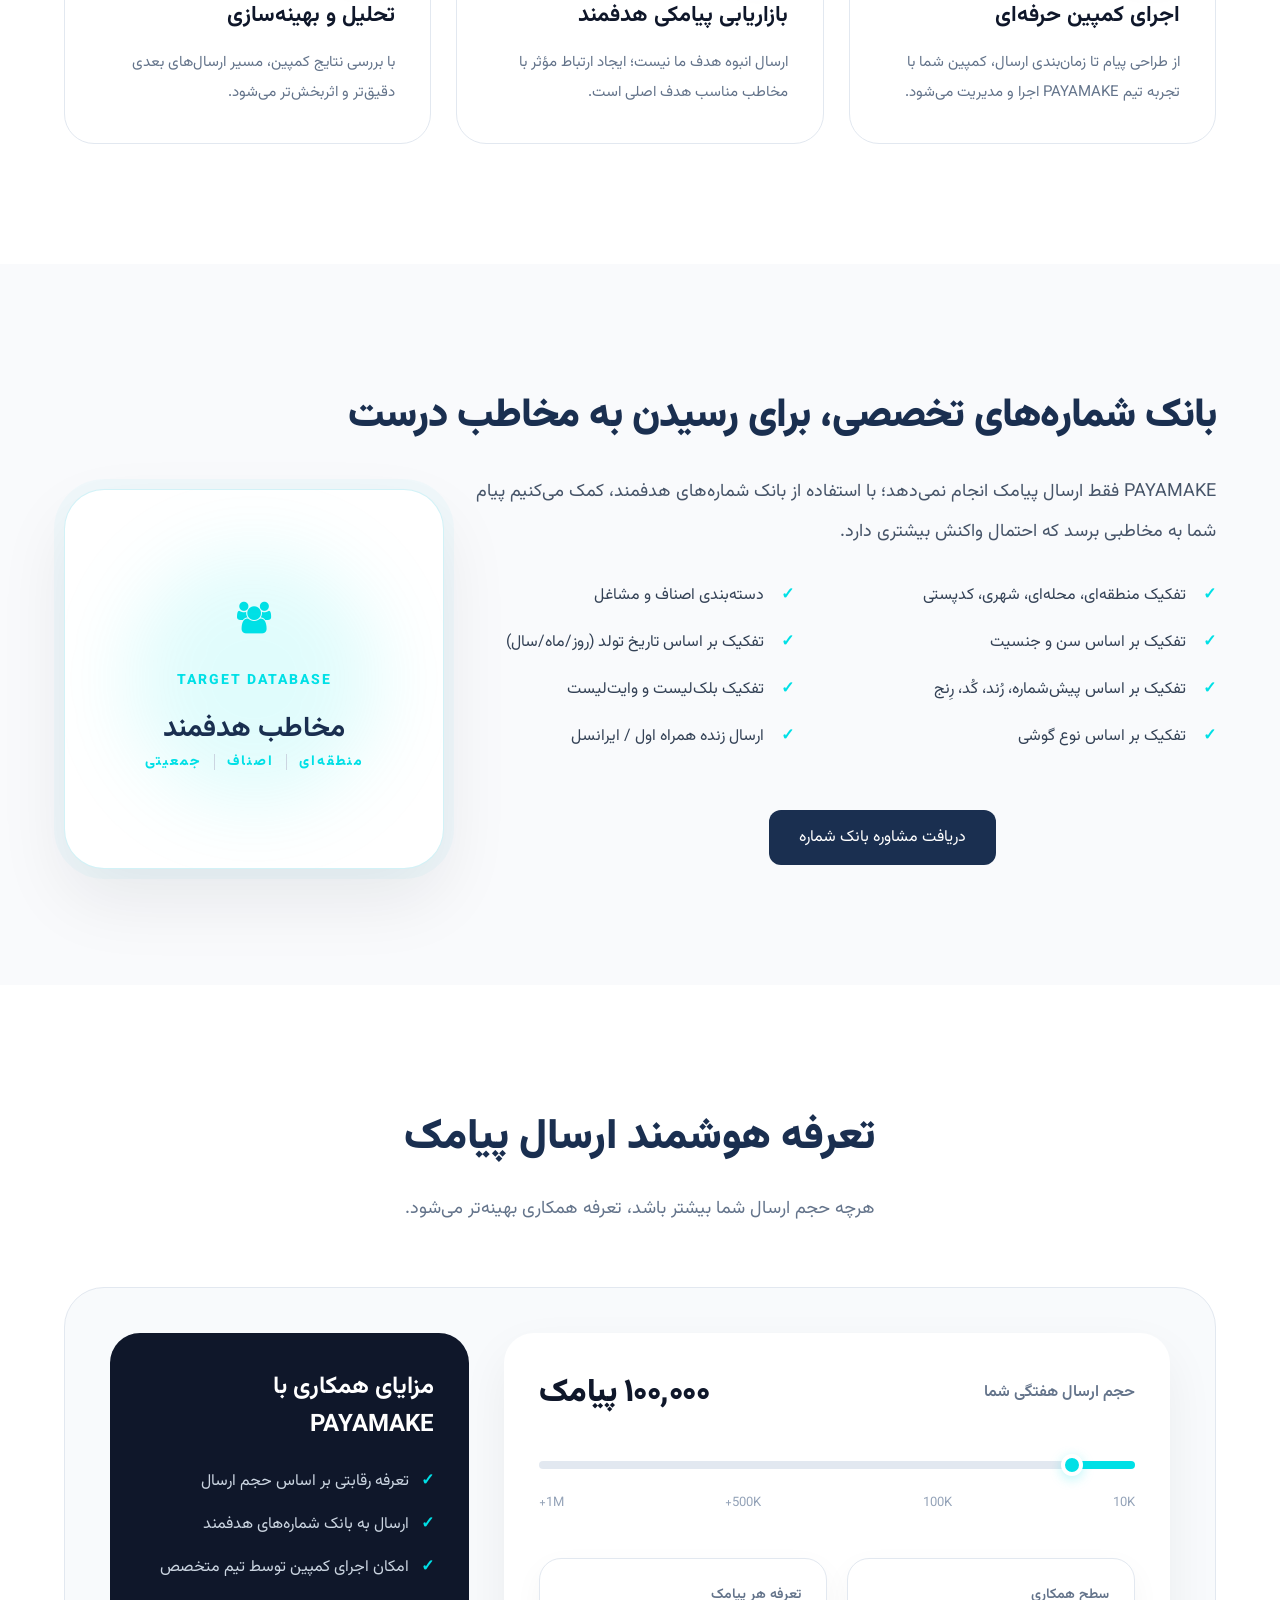
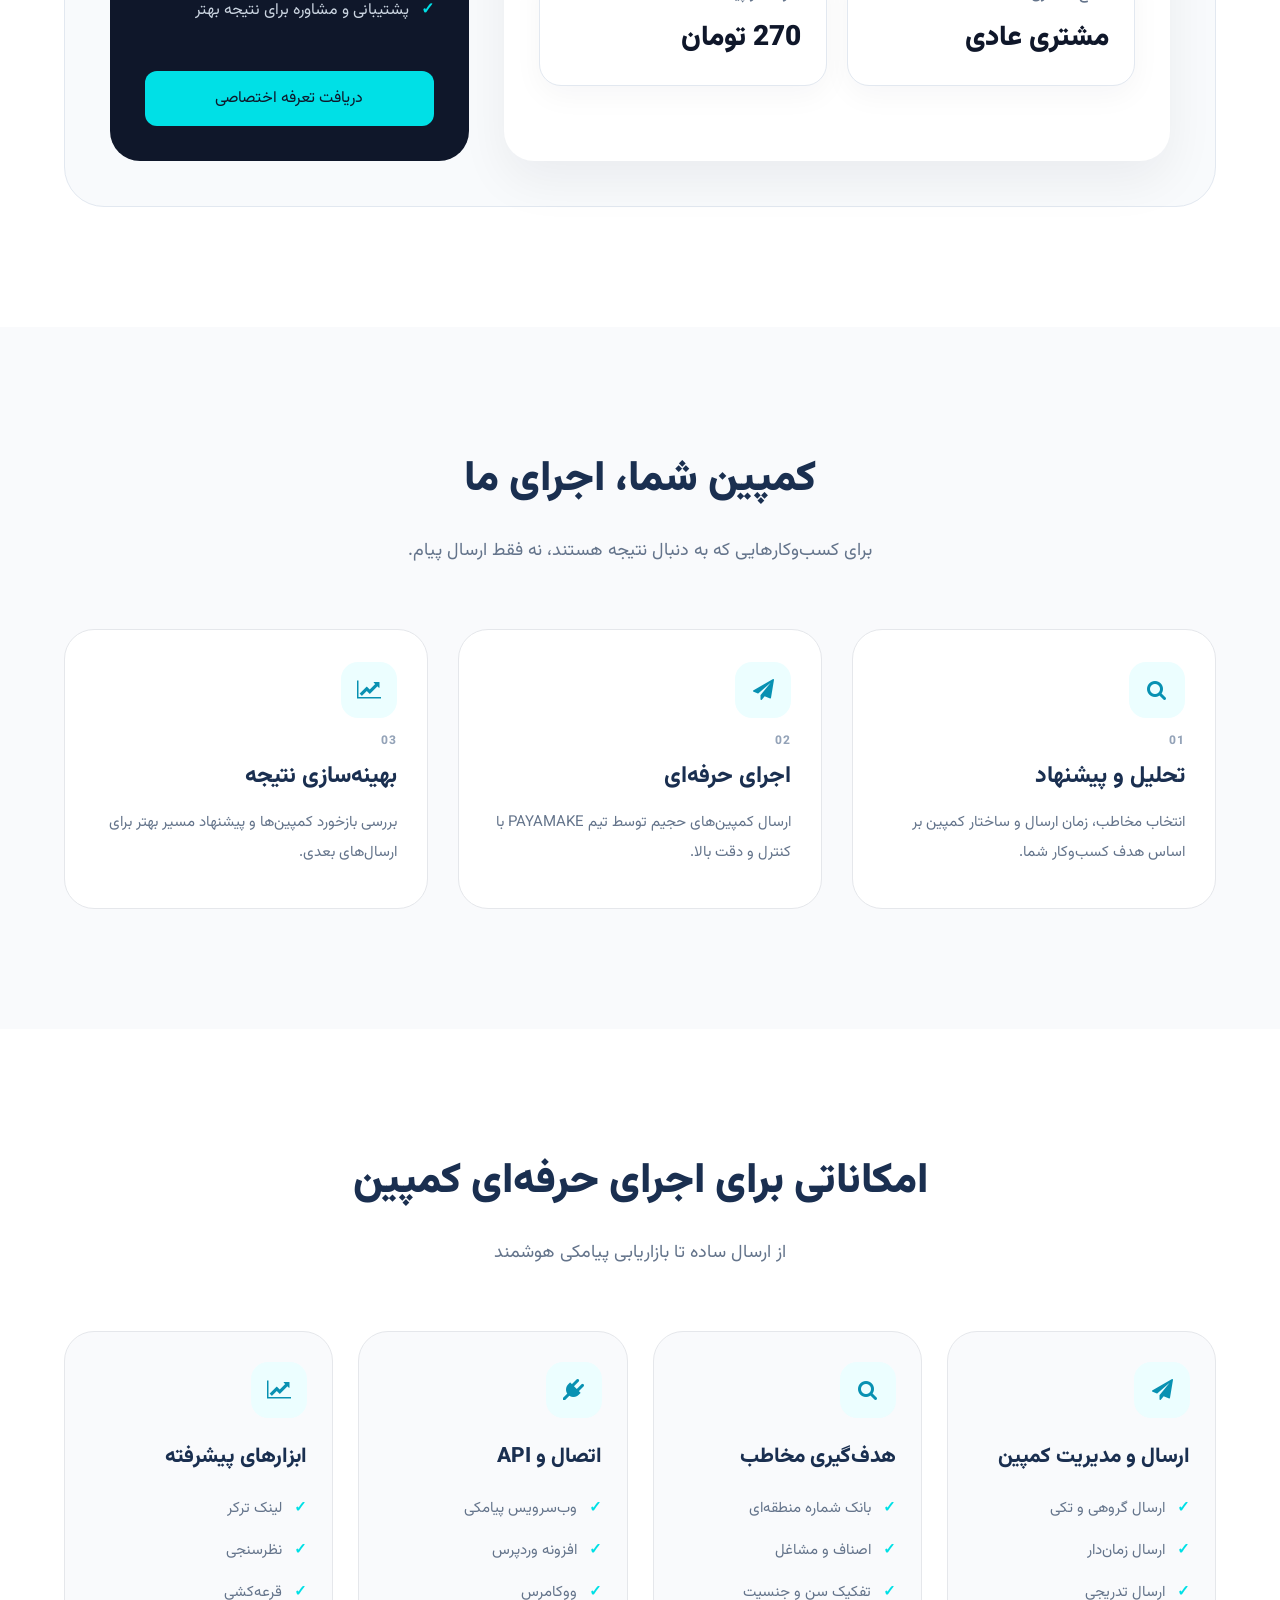
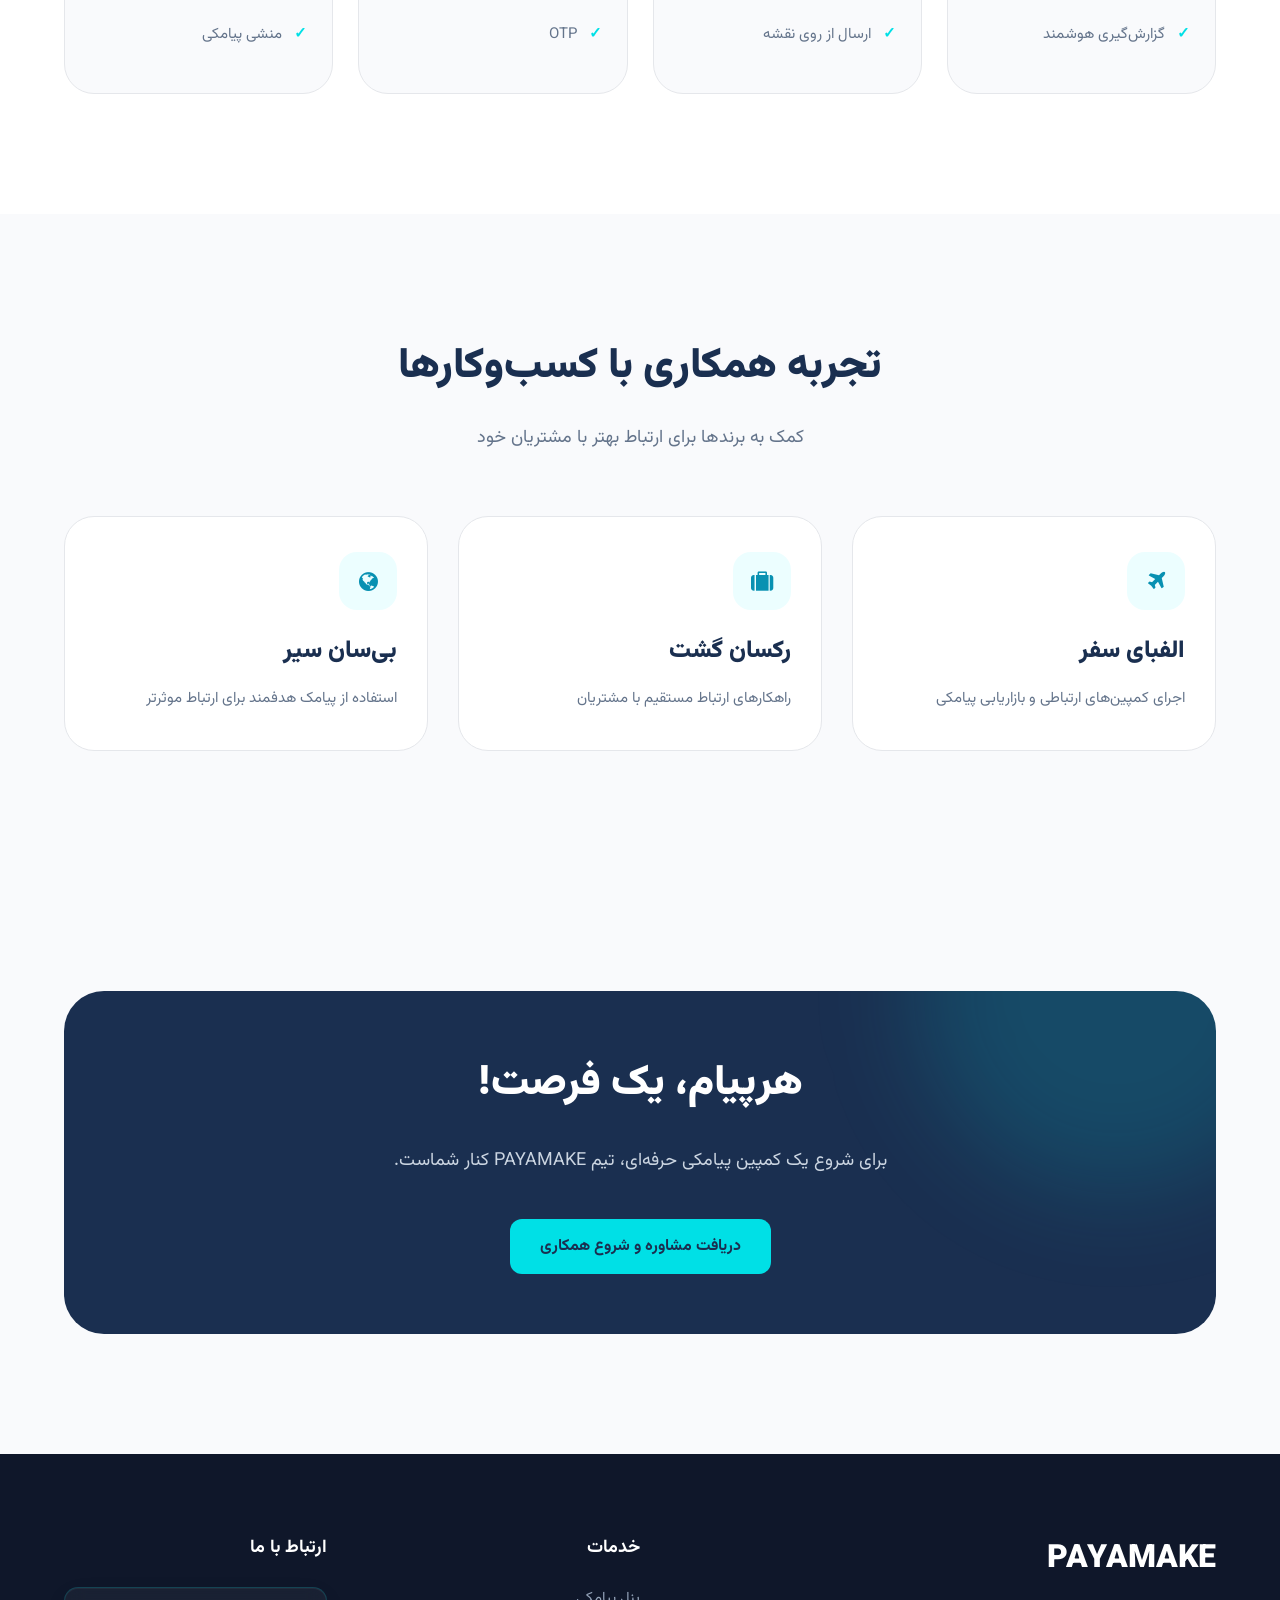
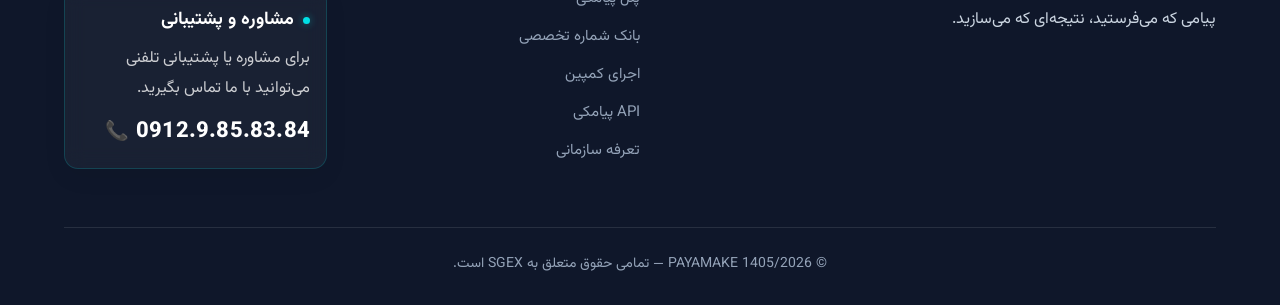
==== commit 2817b9c4: "sync: update test repository from local version" ====
--- a/index.html
+++ b/index.html
@@ -13,11 +13,11 @@
 <meta property="og:url" content="https://payamake.ir/">
 <meta property="og:site_name" content="PAYAMAKE">
 <meta property="og:locale" content="fa_IR">
-<meta property="og:image" content="https://payamake.ir/assets/images/hero/hero-payamake.png">
+<meta property="og:image" content="https://payamake.ir/assets/images/hero/hero-payamake.webp">
 <meta name="twitter:card" content="summary_large_image">
 <meta name="twitter:title" content="PAYAMAKE | پیامک هدفمند، برای نتیجه‌ای که می‌سازید">
 <meta name="twitter:description" content="PAYAMAKE با ترکیب بازاریابی پیامکی، بانک شماره‌های تخصصی و اجرای کمپین، به کسب‌وکارها کمک می‌کند پیام خود را به مخاطب درست برسانند.">
-<meta name="twitter:image" content="https://payamake.ir/assets/images/hero/hero-payamake.png">
+<meta name="twitter:image" content="https://payamake.ir/assets/images/hero/hero-payamake.webp">
 <link rel="stylesheet" href="css/style.css">
 <style>
 /* =========================================================
@@ -104,7 +104,7 @@
 </div>
 </header>
 <main>
-<section class="hero"><div class="container hero-container"><div class="hero-content"><h1>پیامک هدفمند،<br><span>برای نتیجه‌ای که می‌سازید</span></h1><p>PAYAMAKE با ترکیب بازاریابی پیامکی، بانک شماره‌های تخصصی و تجربه اجرای کمپین، کمک می‌کند پیام شما به مخاطب درست برسد.</p><div class="hero-buttons"><a href="#" class="primary-button">دریافت مشاوره رایگان</a><a href="#features" class="secondary-button">مشاهده امکانات</a></div><div class="brand-message"><strong>PAYAM + MAKE</strong><span>پیامی که درست ساخته شود، نتیجه می‌سازد.</span></div></div><div class="hero-image"><img src="assets/images/hero/hero-payamake.png" alt="PAYAMAKE Smart Messaging"></div></div></section>
+<section class="hero"><div class="container hero-container"><div class="hero-content"><h1>پیامک هدفمند،<br><span>برای نتیجه‌ای که می‌سازید</span></h1><p>PAYAMAKE با ترکیب بازاریابی پیامکی، بانک شماره‌های تخصصی و تجربه اجرای کمپین، کمک می‌کند پیام شما به مخاطب درست برسد.</p><div class="hero-buttons"><a href="#" class="primary-button">دریافت مشاوره رایگان</a><a href="#features" class="secondary-button">مشاهده امکانات</a></div><div class="brand-message"><strong>PAYAM + MAKE</strong><span>پیامی که درست ساخته شود، نتیجه می‌سازد.</span></div></div><div class="hero-image"><img src="assets/images/hero/hero-payamake.webp" alt="PAYAMAKE Smart Messaging"></div></div></section>
 <section id="advantages" class="advantages"><div class="container"><div class="section-title"><h2>چرا PAYAMAKE؟</h2><p>ترکیب داده، تجربه و اجرای کمپین برای رساندن پیام شما به مخاطب درست.</p></div><div class="advantage-grid"><div class="advantage-card featured-advantage"><div class="advantage-icon">&#xf1c0;</div><h3>بانک شماره‌های تخصصی</h3><p>مخاطب درست، اولین قدم یک کمپین موفق است. با دسترسی به بانک‌های هدفمند، پیام شما به افرادی می‌رسد که احتمال واکنش بیشتری دارند.</p></div><div class="advantage-card"><div class="advantage-icon">&#xf0a1;</div><h3>اجرای کمپین حرفه‌ای</h3><p>از طراحی پیام تا زمان‌بندی ارسال، کمپین شما با تجربه تیم PAYAMAKE اجرا و مدیریت می‌شود.</p></div><div class="advantage-card"><div class="advantage-icon">&#xf0e0;</div><h3>بازاریابی پیامکی هدفمند</h3><p>ارسال انبوه هدف ما نیست؛ ایجاد ارتباط مؤثر با مخاطب مناسب هدف اصلی است.</p></div><div class="advantage-card"><div class="advantage-icon">&#xf201;</div><h3>تحلیل و بهینه‌سازی</h3><p>با بررسی نتایج کمپین، مسیر ارسال‌های بعدی دقیق‌تر و اثربخش‌تر می‌شود.</p></div></div></div></section><section class="database-section" id="database"><div class="container"><div class="database-content"><div class="database-text"><h2>بانک شماره‌های تخصصی، برای رسیدن به مخاطب درست</h2><p>PAYAMAKE فقط ارسال پیامک انجام نمی‌دهد؛ با استفاده از بانک شماره‌های هدفمند، کمک می‌کنیم پیام شما به مخاطبی برسد که احتمال واکنش بیشتری دارد.</p><ul><li>تفکیک منطقه‌ای، محله‌ای، شهری، کدپستی</li><li>دسته‌بندی اصناف و مشاغل</li><li>تفکیک بر اساس سن و جنسیت</li><li>تفکیک بر اساس تاریخ تولد (روز/ماه/سال)</li><li>تفکیک بر اساس پیش‌شماره، رُند، کُد، رِنج</li><li>تفکیک بلک‌لیست و وایت‌لیست</li><li>تفکیک بر اساس نوع گوشی</li><li>ارسال زنده همراه اول / ایرانسل</li></ul><a href="#" class="primary-button">دریافت مشاوره بانک شماره</a></div><div class="database-visual"><div class="data-box"><div class="data-icon">&#xf0c0;</div><span>TARGET DATABASE</span><strong>مخاطب هدفمند</strong><div class="data-tags"><span>منطقه‌ای</span><span class="tag-separator"></span><span>اصناف</span><span class="tag-separator"></span><span>جمعیتی</span></div></div></div></div></div></section>
 <section class="pricing-section" id="pricing"><div class="container"><div class="section-title"><h2>تعرفه هوشمند ارسال پیامک</h2><p>هرچه حجم ارسال شما بیشتر باشد، تعرفه همکاری بهینه‌تر می‌شود.</p></div><div class="premium-pricing-box"><div class="pricing-control"><div class="pricing-header"><span>حجم ارسال هفتگی شما</span><strong id="volumeValue">100,000 پیامک</strong></div><input id="volumeRange" type="range" min="10000" max="1000000" value="100000"><div class="range-scale"><span>10K</span><span>100K</span><span>500K+</span><span>1M+</span></div><div class="customer-level"><div><span>سطح همکاری</span><strong id="customerLevel">VIP</strong></div><div><span>تعرفه هر پیامک</span><strong id="priceValue">220 تومان</strong></div></div></div><div class="pricing-benefits"><h3>مزایای همکاری با PAYAMAKE</h3><ul><li>تعرفه رقابتی بر اساس حجم ارسال</li><li>ارسال به بانک شماره‌های هدفمند</li><li>امکان اجرای کمپین توسط تیم متخصص</li><li>پشتیبانی و مشاوره برای نتیجه بهتر</li></ul><a href="#" class="primary-button">دریافت تعرفه اختصاصی</a></div></div></div></section>
 <section class="managed-section" id="solutions"><div class="container"><div class="section-title"><h2>کمپین شما، اجرای ما</h2><p>برای کسب‌وکارهایی که به دنبال نتیجه هستند، نه فقط ارسال پیام.</p></div><div class="managed-grid"><div class="managed-card"><div class="managed-icon">&#xf002;</div><span class="managed-step">01</span><h3>تحلیل و پیشنهاد</h3><p>انتخاب مخاطب، زمان ارسال و ساختار کمپین بر اساس هدف کسب‌وکار شما.</p></div><div class="managed-card"><div class="managed-icon">&#xf1d8;</div><span class="managed-step">02</span><h3>اجرای حرفه‌ای</h3><p>ارسال کمپین‌های حجیم توسط تیم PAYAMAKE با کنترل و دقت بالا.</p></div><div class="managed-card"><div class="managed-icon">&#xf201;</div><span class="managed-step">03</span><h3>بهینه‌سازی نتیجه</h3><p>بررسی بازخورد کمپین‌ها و پیشنهاد مسیر بهتر برای ارسال‌های بعدی.</p></div></div></div></section>
